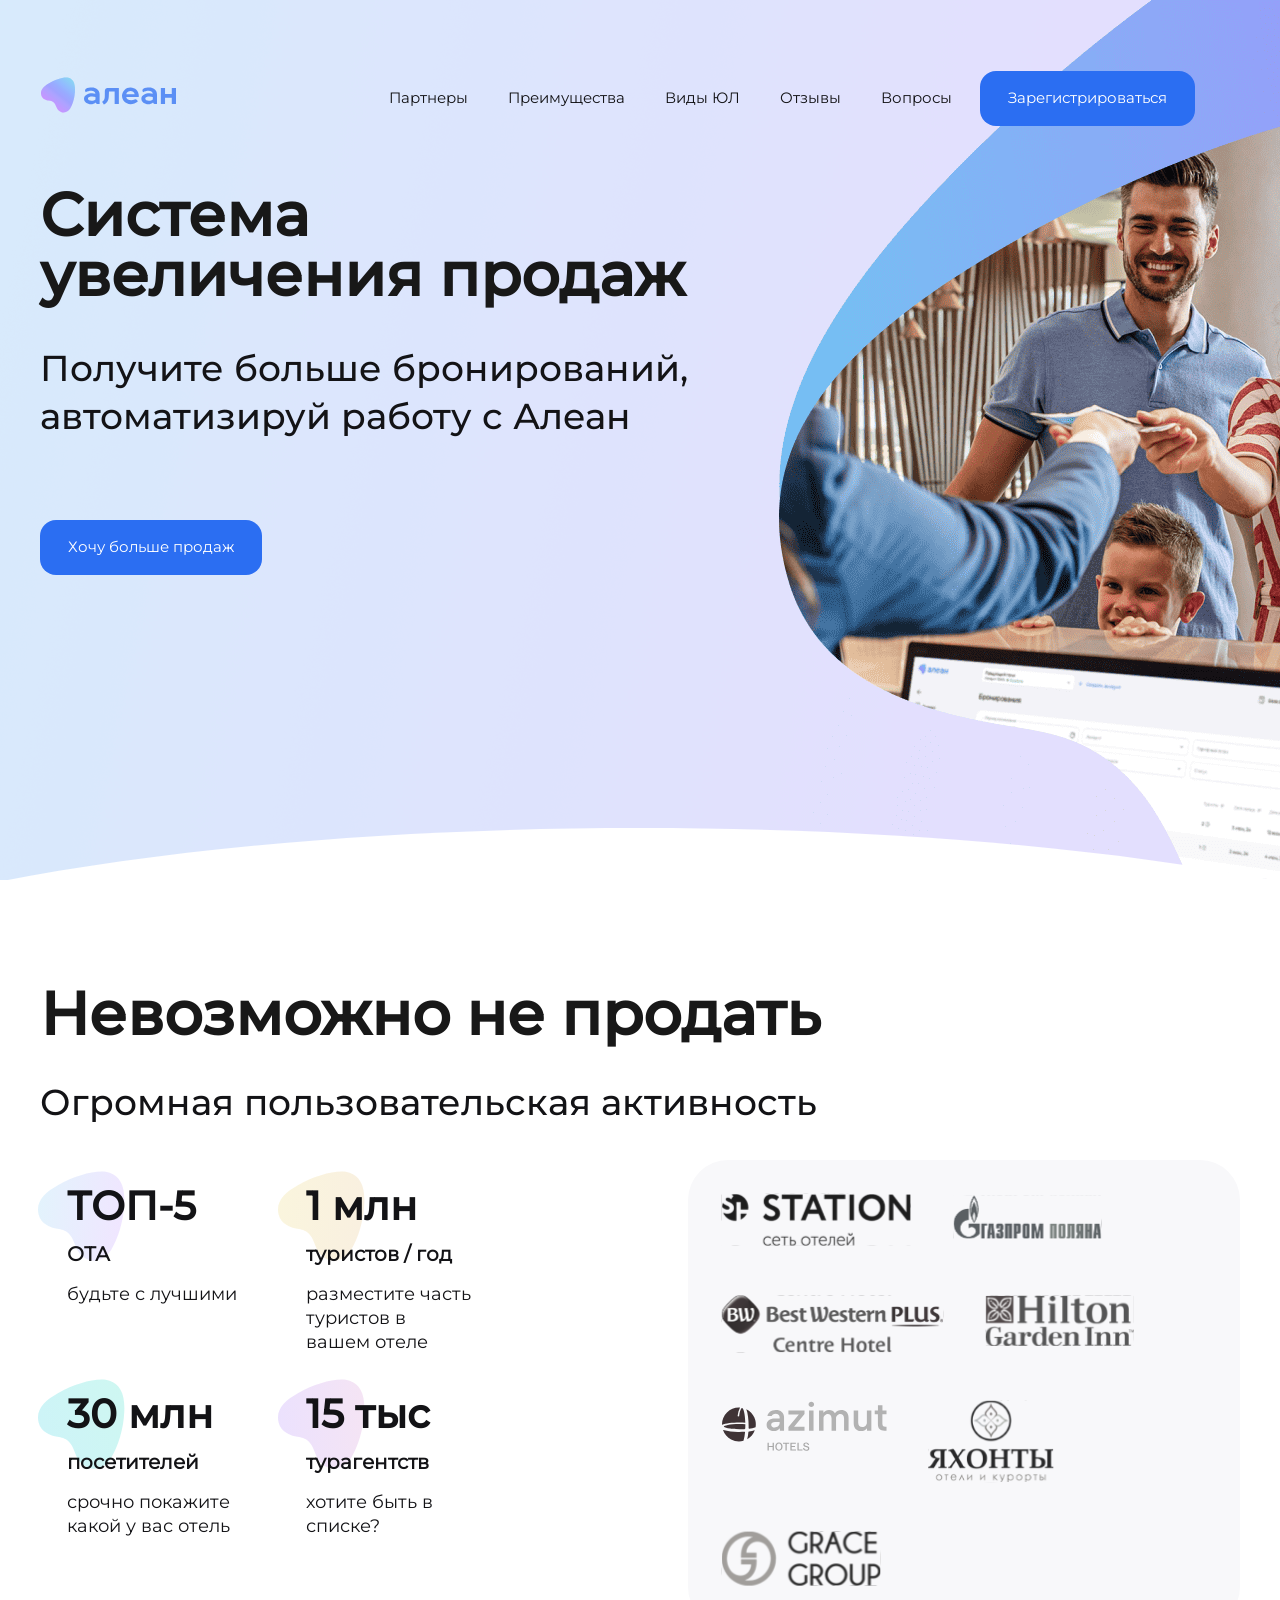
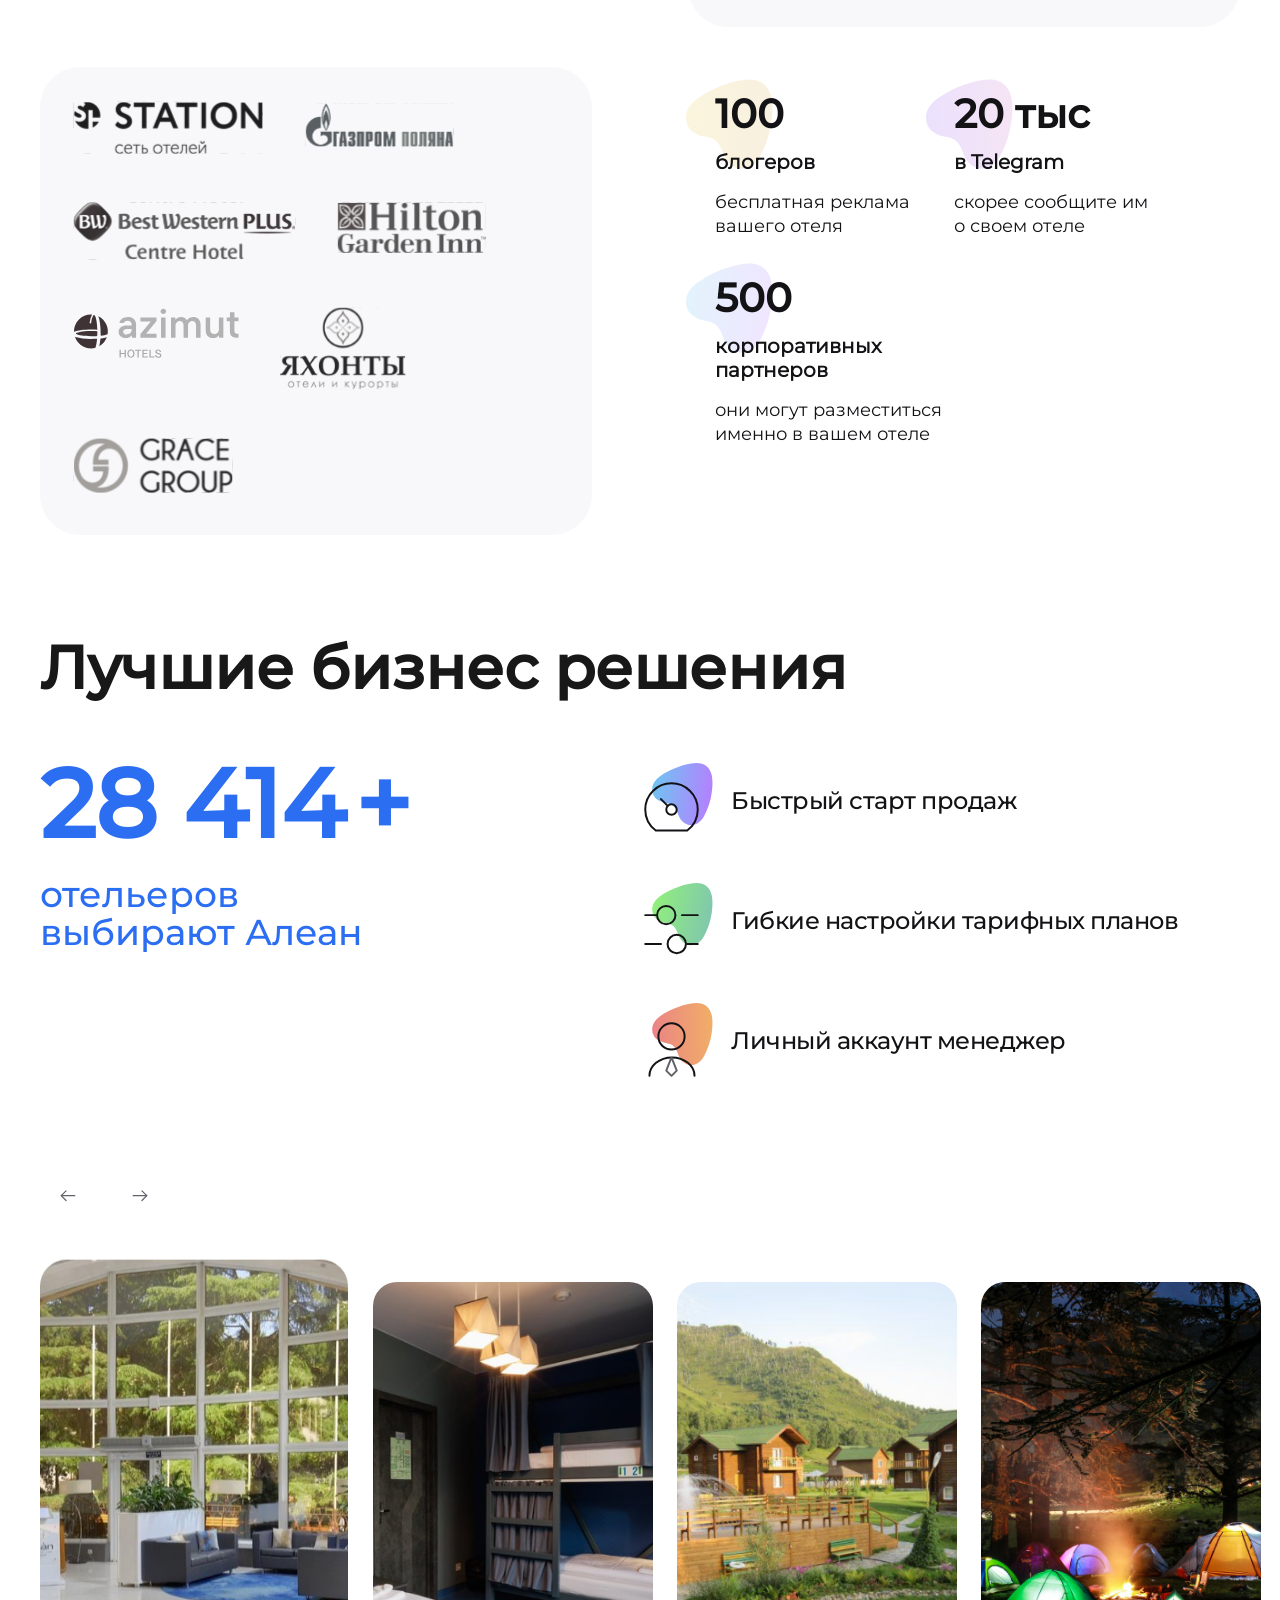
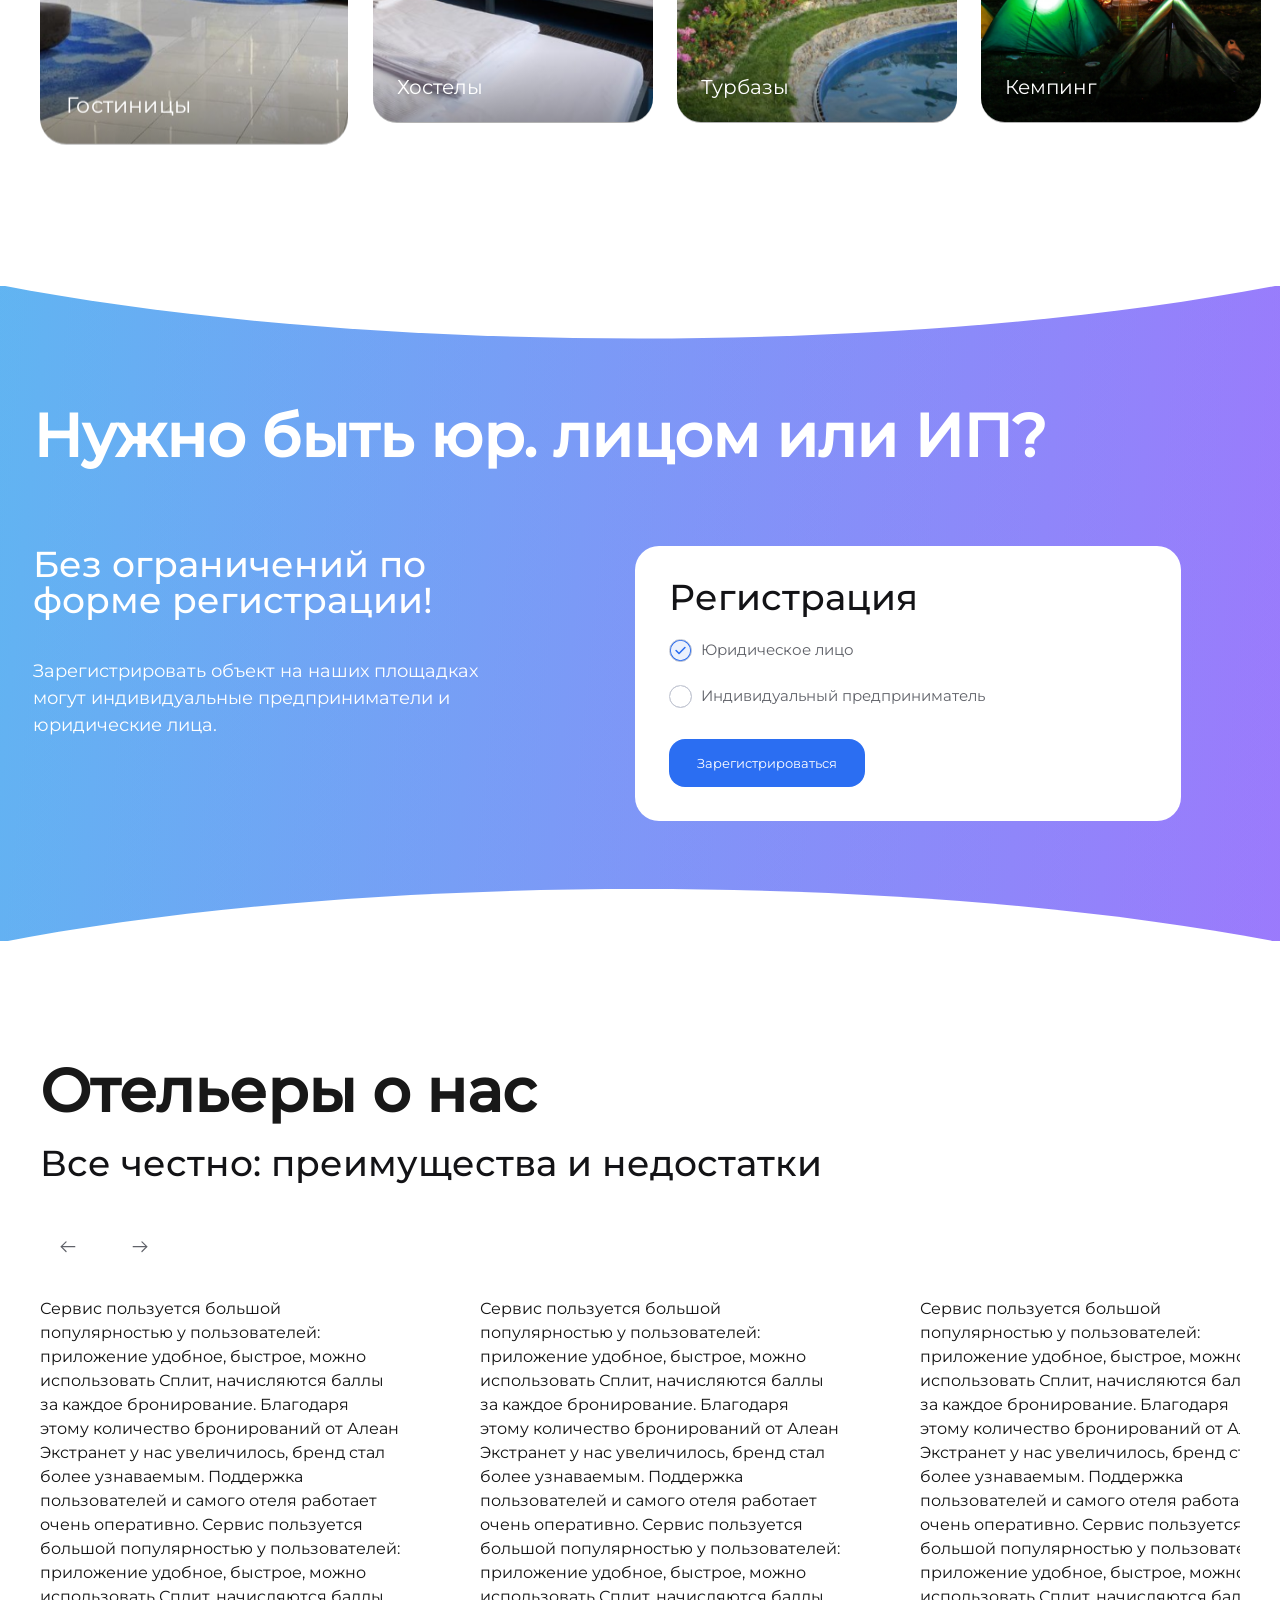
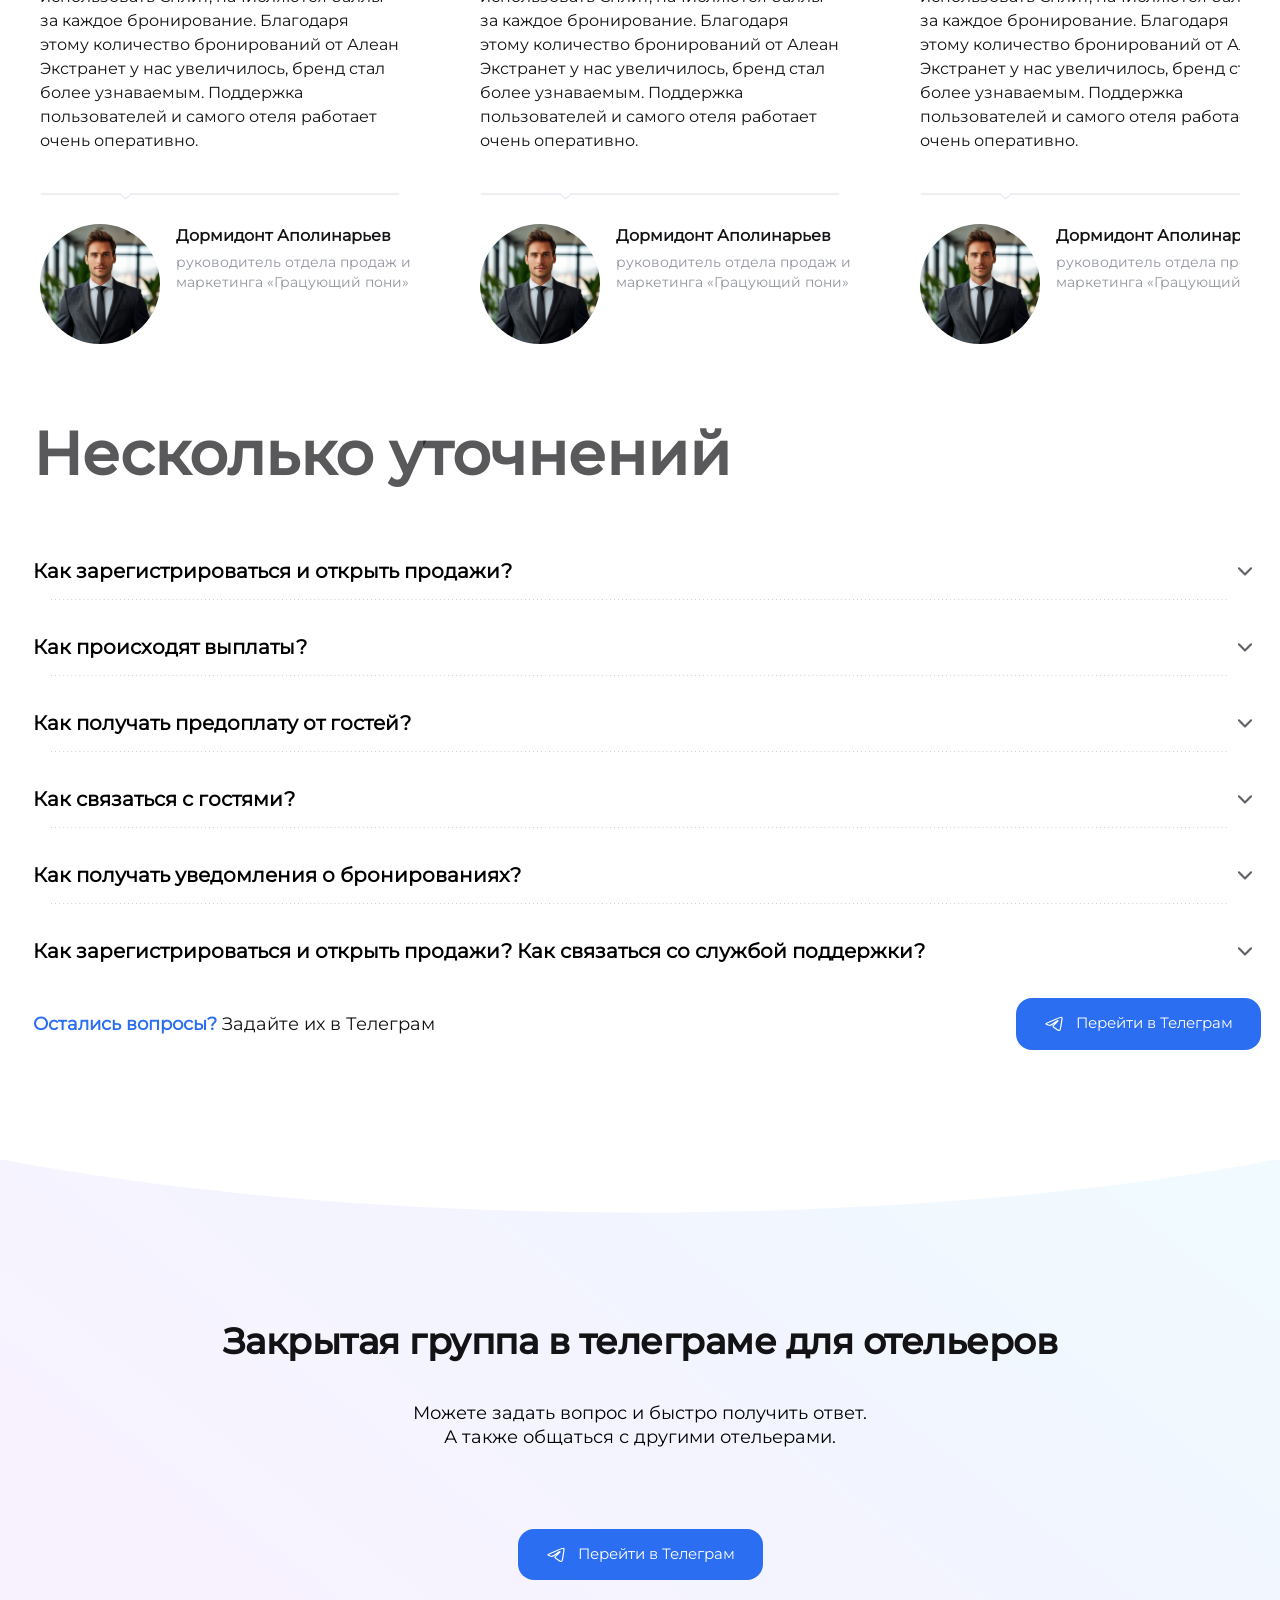
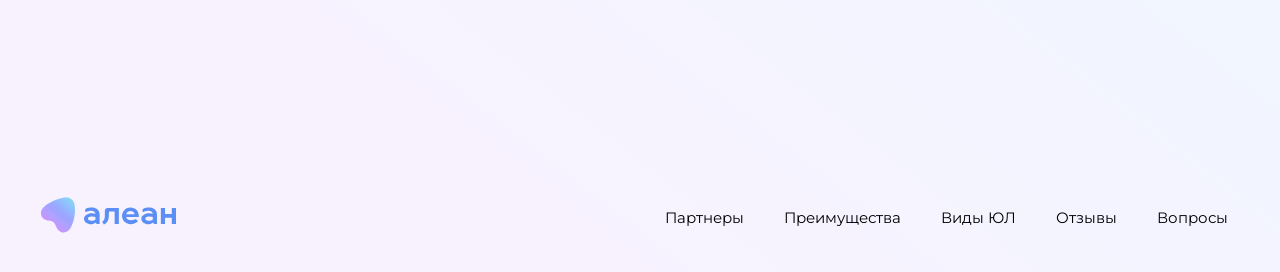
==== index.html @ 90b00498 "add aria atribute from slider" ====
<!DOCTYPE html>
<html lang="ru">
  <head>
    <meta charset="UTF-8" >
    <meta name="viewport" content="width=device-width, initial-scale=1.0" >
    <title>
      Экстранет Алеан - Продать номер стало еще проще. В ТОПе OTA продаж
    </title>
    <meta
      name="description"
      content="Добавьте свой отель на Alean и привлеките больше туристов! Вы будете на сайте, в сети турагентств и корпоративных гостей."
    >
    <base href="/" >
    <link
      rel="preload"
      as="image"
      href="./assets/images/backgrounds/bg-360.webp"
      media="(max-width: 359px)"
    >
    <link
      rel="preload"
      as="image"
      href="./assets/images/backgrounds/bg-900.webp"
      media="(min-width: 360px) and (max-width: 899px)"
    >
    <link
      rel="preload"
      as="image"
      href="./assets/images/backgrounds/bg.webp"
      media="(min-width: 900px)"
    >

    <link rel="preload" as="style" href="./assets/css/style.css" >
    <link rel="modulepreload" as="script" href="./assets/js/slider.js" >
    <link rel="modulepreload" as="script" href="./assets/js/scroll.js" >

    <link rel="canonical" href="/" >
    <link rel="publisher" href="https://extranet.alean.ru" >
    <meta name="author" content="ООО Алеан" >
    <meta name="copyright" content="ООО Алеан" >
    <meta name="robots" content="index follow" >
    <meta name="yandex" content="noyaca noarchive all" >
    <meta
      property="og:title"
      content="Продать номер стало еще проще. В ТОПе OTA продаж "
    >
    <meta
      property="og:description"
      content="Добавьте свой отель на Alean и привлеките больше туристов!"
    >
    <meta property="og:url" content="https://extranet.alean.ru" >
    <meta property="og:type" content="website" >
    <meta property="og:site_name" content="Эстранет Алеан" >
    <meta property="og:image" content="./assets/images/banner__promo.png" >
    <meta property="og:image:width" content="1200" >
    <meta property="og:image:height" content="630" >
    <meta
      property="og:image:alt"
      content="Добавьте свой отель на Alean и привлеките больше туристов!"
    >
    <!-- URL_изображения_1200x630 -->
    <meta property="og:image" content="./assets/images/banner__promo.png" >
    <meta property="og:image:width" content="600" >
    <meta property="og:image:height" content="315" >
    <meta
      property="og:image:alt"
      content="Добавьте свой отель на Alean и привлеките больше туристов!"
    >
    <!-- URL_изображения_600x315 -->
    <meta property="og:image" content="./assets/images/banner__promo.png" >
    <meta property="og:image:width" content="1200" >
    <meta property="og:image:height" content="1200" >
    <meta
      property="og:image:alt"
      content="Добавьте свой отель на Alean и привлеките больше туристов!"
    >
    <!-- URL_изображения_1200x1200 -->
    <meta property="og:image" content="./assets/images/banner__promo.png" >
    <meta property="og:image:width" content="900" >
    <meta property="og:image:height" content="600" >
    <meta
      property="og:image:alt"
      content="Добавьте свой отель на Alean и привлеките больше туристов!"
    >
    <!-- URL_изображения_900x600 -->
    <meta property="og:image" content="./assets/images/banner__promo.png" >
    <meta property="og:image:width" content="1200" >
    <meta property="og:image:height" content="900" >
    <meta
      property="og:image:alt"
      content="Добавьте свой отель на Alean и привлеките больше туристов!"
    >
    <!-- URL_изображения_1200x900 -->
    <meta property="og:locale" content="ru_RU" >
    <!--  -->
    <link
      rel="shortcut icon"
      href="./assets/images/favicon/favicon.ico"
      type="image/x-icon"
    >
    <link
      rel="apple-touch-icon"
      sizes="57x57"
      href="./assets/images/favicon/apple-touch-icon-57x57.png"
    >
    <link
      rel="apple-touch-icon"
      sizes="72x72"
      href="./assets/images/favicon/apple-touch-icon-72x72.png"
    >
    <link
      rel="apple-touch-icon"
      sizes="76x76"
      href="./assets/images/favicon/apple-touch-icon-76x76.png"
    >
    <link
      rel="apple-touch-icon"
      sizes="114x114"
      href="./assets/images/favicon/apple-touch-icon-114x114.png"
    >
    <link
      rel="apple-touch-icon"
      sizes="120x120"
      href="./assets/images/favicon/apple-touch-icon-120x120.png"
    >
    <link
      rel="apple-touch-icon"
      sizes="144x144"
      href="./assets/images/favicon/apple-touch-icon-144x144.png"
    >
    <link
      rel="apple-touch-icon"
      sizes="152x152"
      href="./assets/images/favicon/apple-touch-icon-152x152.png"
    >
    <link
      rel="apple-touch-icon"
      sizes="180x180"
      href="./assets/images/favicon/apple-touch-icon-180x180.png"
    >
    <link
      rel="mask-icon"
      href="./assets/images/favicon/safari-pinned-tab.svg"
      color="#769edb"
    >
    <link
      rel="icon"
      type="image/png"
      sizes="16x16"
      href="./assets/images/favicon/favicon-16x16.png"
    >
    <link
      rel="icon"
      type="image/png"
      sizes="32x32"
      href="./assets/images/favicon/favicon-32x32.png"
    >
    <link
      rel="icon"
      type="image/png"
      sizes="96x96"
      href="./assets/images/favicon/favicon-96x96.png"
    >
    <link
      rel="icon"
      type="image/png"
      sizes="192x192"
      href="./assets/images/favicon/android-icon-192x192.png"
    >
    <meta name="msapplication-TileColor" content="#ffffff" >
    <meta
      name="msapplication-TileImage"
      content="./assets/images/favicon/mstile-144x144.png"
    >
    <meta name="theme-color" content="#ffffff" >
    <link rel="stylesheet" href="./assets/css/style.css" >
    <link rel="stylesheet" href="./assets/css/animate.css" >
    <script src="./assets/js/animated.js"></script>
  </head>

  <body>
    <header class="header" id="header">
      <!-- noindex -->
      <a
        href="https://www.alean.ru/"
        class="header__logo logo"
        itemscope
        itemtype="http://schema.org/ImageObject"
        rel="nofollow noopener noreferrer"
        target="_blank"
      >
        <img
          decoding="async"
          loading="lazy"
          src="./assets/images/logos/alean.svg"
          class="logo__image"
          alt="Национальный туроператор Алеан"
          itemprop="contentUrl"
        >
        <meta
          content="Логотип национального туроператора Алеан"
          itemprop="name"
        >
        <meta
          content="Экстранет Алеан - Продать номер стало еще проще. В ТОПе OTA продаж"
          itemprop="description"
        >
      </a>
      <!-- /noindex -->
      <div class="header__menu menu">
        <div class="menu__icon">
          <span class="menu__icon--line"></span>
          <span class="menu__icon--line"></span>
          <span class="menu__icon--line"></span>
        </div>
        <nav class="menu__body">
          <ul
            class="menu__list"
            itemscope
            itemtype="http://www.schema.org/SiteNavigationElement"
          >
            <li class="menu__item" itemprop="name">
              <a href="#partners" class="menu__link" itemprop="url">Партнеры</a>
            </li>
            <li class="menu__item" itemprop="name">
              <a href="#advantages" class="menu__link" itemprop="url"
                >Преимущества</a
              >
            </li>
            <li class="menu__item" itemprop="name">
              <a href="#types-legal-entities" class="menu__link" itemprop="url"
                >Виды ЮЛ</a
              >
            </li>
            <li class="menu__item" itemprop="name">
              <a href="#reviews" class="menu__link" itemprop="url">Отзывы</a>
            </li>
            <li class="menu__item" itemprop="name">
              <a href="#questions" class="menu__link" itemprop="url">Вопросы</a>
            </li>
          </ul>
        </nav>
      </div>
      <!-- noindex -->
      <a
        href="https://t.me/aleanhotels"
        class="header__button button button--primary"
        rel="nofollow noopener noreferrer"
        target="_blank"
      >
        <span class="button__text"> Зарегистрироваться </span>
      </a>
      <!-- /noindex -->
    </header>
    <main>
      <div class="promo" itemscope itemtype="http://schema.org/WPHeader">
        <div class="promo__wrapper">
          <div class="promo__text">
            <h1 class="h1 promo__title fadeInUp animated" itemprop="name">
              Система<br >увеличения продаж
            </h1>
            <p
              class="h2 promo__description fadeInUp animated"
              itemprop="description"
            >
              Получите больше бронирований, автоматизируй работу с Алеан
            </p>
            <a
              href="https://t.me/aleanhotels"
              class="promo__button button button--primary slideInUp animated"
              target="_blank"
              rel="nofollow noopener noreferrer"
            >
              <span class="button__text"> Хочу больше продаж </span>
            </a>
          </div>
        </div>
        <span class="mask--ellipse-bottom"></span>
      </div>
      <section id="partners" class="partners">
        <h2 class="h1 partners__heading">Невозможно не продать</h2>
        <p class="h2 partners__subtitle">
          Огромная пользовательская активность
        </p>
        <div class="partners__benefits benefits">
          <div class="benefits__item">
            <b class="h3 benefits__title">ТОП-5</b>
            <span class="benefits__subtitle">ОТА</span>
            <div class="benefits__description">будьте с лучшими</div>
            <img
              decoding="async"
              loading="lazy"
              src="./assets/images/icons/alean-gray.svg"
              alt="Иконка Alean (серый)"
              class="benefits__icon animated slideFade"
              data-animated-delay="0.1"
            >
          </div>
          <div class="benefits__item">
            <b class="h3 benefits__title">1 млн</b>
            <span class="benefits__subtitle">туристов / год</span>
            <div class="benefits__description">
              разместите часть <br class="transfer" >туристов в вашем отеле
            </div>
            <img
              decoding="async"
              loading="lazy"
              src="./assets/images/icons/alean-orange.svg"
              alt="Иконка Alean (оранжевый)"
              class="benefits__icon animated slideFade"
              data-animated-delay="3"
            >
          </div>
          <div class="benefits__item">
            <b class="h3 benefits__title">30 млн</b>
            <span class="benefits__subtitle">посетителей</span>
            <div class="benefits__description">
              срочно покажите какой у вас отель
            </div>
            <img
              decoding="async"
              loading="lazy"
              src="./assets/images/icons/alean-blue.svg"
              alt="Иконка Alean (синий)"
              class="benefits__icon animated slideFade"
              data-animated-delay="5"
            >
          </div>
          <div class="benefits__item">
            <b class="h3 benefits__title">15 тыс</b>
            <span class="benefits__subtitle">турагентств</span>
            <div class="benefits__description">хотите быть в списке?</div>
            <img
              decoding="async"
              loading="lazy"
              src="./assets/images/icons/alean-pink.svg"
              alt="Иконка Alean (розовый)"
              class="benefits__icon animated slideFade"
              data-animated-delay="5"
            >
          </div>
        </div>
        <div class="partners__members members">
          <div class="members__item">
            <img
              decoding="async"
              loading="lazy"
              src="./assets/images/logos/station.svg"
              alt="Логотип Station"
              class="members__logo"
            >
          </div>
          <div class="members__item">
            <img
              decoding="async"
              loading="lazy"
              src="./assets/images/logos/gazprom-polyana.svg"
              alt="Логотип Gazprom Polyana"
              class="members__logo"
            >
          </div>
          <div class="members__item">
            <img
              decoding="async"
              loading="lazy"
              src="./assets/images/logos/best-western-plus.svg"
              alt="Логотип Best Western Plus"
              class="members__logo"
            >
          </div>
          <div class="members__item">
            <img
              decoding="async"
              loading="lazy"
              src="./assets/images/logos/hilton.svg"
              alt="Логотип Hilton"
              class="members__logo"
            >
          </div>
          <div class="members__item">
            <img
              decoding="async"
              loading="lazy"
              src="./assets/images/logos/azimut.svg"
              alt="Логотип Azimut"
              class="members__logo"
            >
          </div>
          <div class="members__item">
            <img
              decoding="async"
              loading="lazy"
              src="./assets/images/logos/yahonty.svg"
              alt="Логотип Yahonty"
              class="members__logo"
            >
          </div>
          <div class="members__item">
            <img
              decoding="async"
              loading="lazy"
              src="./assets/images/logos/grace-group.svg"
              alt="Логотип Grace Group"
              class="members__logo"
            >
          </div>
        </div>
        <div class="partners__members members">
          <div class="members__item">
            <img
              decoding="async"
              loading="lazy"
              src="./assets/images/logos/station.svg"
              alt="Логотип Station"
              class="members__logo"
            >
          </div>
          <div class="members__item">
            <img
              decoding="async"
              loading="lazy"
              src="./assets/images/logos/gazprom-polyana.svg"
              alt="Логотип Gazprom Polyana"
              class="members__logo"
            >
          </div>
          <div class="members__item">
            <img
              decoding="async"
              loading="lazy"
              src="./assets/images/logos/best-western-plus.svg"
              alt="Логотип Best Western Plus"
              class="members__logo"
            >
          </div>
          <div class="members__item">
            <img
              decoding="async"
              loading="lazy"
              src="./assets/images/logos/hilton.svg"
              alt="Логотип Hilton"
              class="members__logo"
            >
          </div>
          <div class="members__item">
            <img
              decoding="async"
              loading="lazy"
              src="./assets/images/logos/azimut.svg"
              alt="Логотип Azimut"
              class="members__logo"
            >
          </div>
          <div class="members__item">
            <img
              decoding="async"
              loading="lazy"
              src="./assets/images/logos/yahonty.svg"
              alt="Логотип Yahonty"
              class="members__logo"
            >
          </div>
          <div class="members__item">
            <img
              decoding="async"
              loading="lazy"
              src="./assets/images/logos/grace-group.svg"
              alt="Логотип Grace Group"
              class="members__logo"
            >
          </div>
        </div>
        <div class="partners__benefits benefits">
          <div class="benefits__item">
            <b class="h3 benefits__title">100</b>
            <span class="benefits__subtitle">блогеров</span>
            <div class="benefits__description">
              бесплатная реклама вашего отеля
            </div>
            <img
              decoding="async"
              loading="lazy"
              src="./assets/images/icons/alean-orange.svg"
              alt="Иконка Alean (оранжевый)"
              class="benefits__icon animated slideFade"
            >
          </div>
          <div class="benefits__item">
            <b class="h3 benefits__title">20 тыс</b>
            <span class="benefits__subtitle">в Telegram</span>
            <div class="benefits__description">
              скорее сообщите им о своем отеле
            </div>
            <img
              decoding="async"
              loading="lazy"
              src="./assets/images/icons/alean-pink.svg"
              alt="Иконка Alean (розовый)"
              class="benefits__icon animated slideFade"
            >
          </div>
          <div class="benefits__item benefits__item--wide">
            <b class="h3 benefits__title">500</b>
            <span class="benefits__subtitle">корпоративных партнеров</span>
            <div class="benefits__description">
              они могут разместиться именно в вашем отеле
            </div>
            <img
              decoding="async"
              loading="lazy"
              src="./assets/images/icons/alean-gray.svg"
              alt="Иконка Alean (серый)"
              class="benefits__icon animated slideFade"
            >
          </div>
        </div>
      </section>
      <section id="advantages" class="advantages">
        <div class="advantages__wrapper">
          <h2 class="h1 advantages__title">Лучшие бизнес решения</h2>
          <div class="advantages__count-members count-members">
            <div class="count-members__wrapper">
              <b class="count-members__counter" id="counter">0</b>
              <b
                class="count-members__plus animated rotateInDownLeft"
                data-animated-delay="1.9s"
              >
                +
              </b>
            </div>
            <span class="h2 count-members__text">
              отельеров<br >выбирают Алеан
            </span>
          </div>
          <div class="advantages__list">
            <div class="advantages__item">
              <div class="advantages__image">
                <img
                  decoding="async"
                  loading="lazy"
                  src="./assets/images/icons/alean-violet.svg"
                  alt="Быстрый старт продаж"
                  class="advantages__background animated slideFade"
                >
                <img
                  decoding="async"
                  loading="lazy"
                  src="./assets/images/icons/speed.svg"
                  alt="Быстрый старт продаж"
                  class="advantages__icon animated fadeIn"
                >
              </div>
              <div class="h4 advantages__text">Быстрый старт продаж</div>
            </div>
            <div class="advantages__item">
              <div class="advantages__image">
                <img
                  decoding="async"
                  loading="lazy"
                  src="./assets/images/icons/options.svg"
                  alt="Быстрый старт продаж"
                  class="advantages__icon"
                >
                <img
                  decoding="async"
                  loading="lazy"
                  src="./assets/images/icons/alean-green.svg"
                  alt="Быстрый старт продаж"
                  class="advantages__background animated slideFade"
                >
              </div>
              <div class="h4 advantages__text">
                Гибкие настройки тарифных планов
              </div>
            </div>
            <div class="advantages__item">
              <div class="advantages__image">
                <img
                  decoding="async"
                  loading="lazy"
                  src="./assets/images/icons/manager.svg"
                  alt="Быстрый старт продаж"
                  class="advantages__icon"
                >
                <img
                  decoding="async"
                  loading="lazy"
                  src="./assets/images/icons/alean-pink-peach.svg"
                  alt="Быстрый старт продаж"
                  class="advantages__background animated slideFade"
                >
              </div>
              <div class="h4 advantages__text">Личный аккаунт менеджер</div>
            </div>
          </div>
        </div>
        <div
          class="container"
          itemscope
          itemtype="http://schema.org/ImageGallery"
        >
          <div
            class="slider slider--placement-options"
            data-slider="slider"
            data-loop="true"
            data-scale="true"
            data-autoplay="false"
          >
            <div class="slider__navigation">
              <button
                class="button button--slider slider__button-prev"
                aria-label="Предыдущий слайд"
              >
                <img
                  decoding="async"
                  loading="lazy"
                  src="./assets/images/icons/arrow-left.svg"
                  alt=""
                  class="button__icon"
                >
              </button>
              <button
                class="button button--slider slider__button-next"
                aria-label="Следующий слайд"
              >
                <img
                  decoding="async"
                  loading="lazy"
                  src="./assets/images/icons/arrow-right.svg"
                  alt=""
                  class="button__icon"
                >
              </button>
            </div>
            <div class="slider__wrapper">
              <div class="slider__items">
                <div
                  class="slider__item"
                  itemprop="image"
                  itemscope
                  itemtype="http://schema.org/ImageObject"
                >
                  <div class="slider__image">
                    <img
                      decoding="async"
                      src="./assets/images/hotels.png"
                      alt="Гостиницы"
                      class="slider__image-link"
                      itemprop="contentUrl"
                    >
                  </div>
                  <div
                    class="slider__text placement-options__slider-text"
                    itemprop="caption"
                  >
                    Гостиницы
                  </div>
                </div>
                <div
                  class="slider__item"
                  itemprop="image"
                  itemscope
                  itemtype="http://schema.org/ImageObject"
                >
                  <div class="slider__image">
                    <img
                      decoding="async"
                      src="./assets/images/hostels.png"
                      alt="Хостелы"
                      class="slider__image-link"
                      itemprop="contentUrl"
                    >
                  </div>
                  <div
                    class="slider__text placement-options__slider-text"
                    itemprop="caption"
                  >
                    Хостелы
                  </div>
                </div>
                <div
                  class="slider__item"
                  itemprop="image"
                  itemscope
                  itemtype="http://schema.org/ImageObject"
                >
                  <div class="slider__image">
                    <img
                      decoding="async"
                      src="./assets/images/camp-sites.png"
                      alt="Турбазы"
                      class="slider__image-link"
                      itemprop="contentUrl"
                    >
                  </div>
                  <div
                    class="slider__text placement-options__slider-text"
                    itemprop="caption"
                  >
                    Турбазы
                  </div>
                </div>
                <div
                  class="slider__item"
                  itemprop="image"
                  itemscope
                  itemtype="http://schema.org/ImageObject"
                >
                  <div class="slider__image">
                    <img
                      decoding="async"
                      src="./assets/images/camping.png"
                      alt="Кемпинги"
                      class="slider__image-link"
                      itemprop="contentUrl"
                    >
                  </div>
                  <div
                    class="slider__text placement-options__slider-text"
                    itemprop="caption"
                  >
                    Кемпинг
                  </div>
                </div>
                <div
                  class="slider__item"
                  itemprop="image"
                  itemscope
                  itemtype="http://schema.org/ImageObject"
                >
                  <div class="slider__image">
                    <img
                      decoding="async"
                      src="./assets/images/sanatorium.png"
                      alt="Санатории"
                      class="slider__image-link"
                      itemprop="contentUrl"
                    >
                  </div>
                  <div
                    class="slider__text placement-options__slider-text"
                    itemprop="caption"
                  >
                    Санаторий
                  </div>
                </div>
                <div
                  class="slider__item"
                  itemprop="image"
                  itemscope
                  itemtype="http://schema.org/ImageObject"
                >
                  <div class="slider__image">
                    <img
                      decoding="async"
                      src="./assets/images/guest-houses.png"
                      alt="Гостевые дома"
                      class="slider__image-link"
                      itemprop="contentUrl"
                    >
                  </div>
                  <div
                    class="slider__text placement-options__slider-text"
                    itemprop="caption"
                  >
                    Гостевые дома
                  </div>
                </div>
                <div
                  class="slider__item"
                  itemprop="image"
                  itemscope
                  itemtype="http://schema.org/ImageObject"
                >
                  <div class="slider__image">
                    <img
                      decoding="async"
                      src="./assets/images/cottages.png"
                      alt="Коттеджи"
                      class="slider__image-link"
                      itemprop="contentUrl"
                    >
                  </div>
                  <div
                    class="slider__text placement-options__slider-text"
                    itemprop="caption"
                  >
                    Коттеджи
                  </div>
                </div>
              </div>
            </div>
          </div>
        </div>
      </section>
      <section class="types-legal-entities" id="types-legal-entities">
        <span class="mask--ellipse-top"></span>
        <div class="types-legal-entities__wrapper">
          <h2 class="h1 types-legal-entities__title">
            Нужно быть юр. лицом или ИП?
          </h2>
          <aside class="types-legal-entities__promo">
            <p class="h2 types-legal-entities__subtitle">
              Без ограничений по форме регистрации!
            </p>
            <p class="types-legal-entities__description">
              Зарегистрировать объект на наших площадках могут индивидуальные
              предприниматели и юридические лица.
            </p>
          </aside>
          <aside
            class="types-legal-entities__choice-tariff choice-tariff"
            data-radio-group="tariff"
          >
            <h4 class="h2 choice-tariff__title">Регистрация</h4>
            <form class="choice-tariff__form">
              <div class="radio">
                <label class="radio__label">
                  <input
                    checked
                    type="radio"
                    name="options"
                    class="radio__input"
                    data-radio-option
                    value="utm_campaign=%D0%BE%D0%B1%D1%89%D0%B8%D0%B9+%D1%82%D1%80%D0%B0%D1%84%D0%B8%D0%BA+%D1%8E%D1%80.+%D0%BB%D0%B8%D1%86%D0%BE&utm_content=%D1%8E%D1%80.+%D0%BB%D0%B8%D1%86%D0%BE"
                  >
                  <span class="radio__text">Юридическое лицо</span>
                </label>
              </div>
              <div class="radio">
                <label class="radio__label">
                  <input
                    type="radio"
                    name="options"
                    class="radio__input"
                    data-radio-option
                    value="utm_campaign=%D0%BE%D0%B1%D1%89%D0%B8%D0%B9+%D1%82%D1%80%D0%B0%D1%84%D0%B8%D0%BA+%D0%B8%D0%BF&utm_content=%D0%B8%D0%BF"
                  >
                  <span class="radio__text"
                    >Индивидуальный предприниматель</span
                  >
                </label>
              </div>
            </form>
            <button
              type="button"
              class="choice-tariff__button button button--primary pulse"
              data-submit-button
            >
              <span class="button__text">Зарегистрироваться</span>
            </button>
          </aside>
        </div>
        <span class="mask--ellipse-bottom"></span>
      </section>
      <section id="reviews" class="reviews">
        <h2 class="h1 reviews__title">Отельеры о нас</h2>
        <p class="h2 reviews__subtitle">
          Все честно: преимущества и недостатки
        </p>
        <div class="container">
          <div
            class="slider slider--reviews"
            data-slider="slider"
            data-loop="true"
          >
            <div class="slider__navigation">
              <button
                class="button button--slider slider__button-prev"
                aria-label="Предыдущий слайд"
              >
                <img
                  decoding="async"
                  loading="lazy"
                  src="./assets/images/icons/arrow-left.svg"
                  alt=""
                  class="button__icon"
                >
              </button>
              <button
                class="button button--slider slider__button-next"
                aria-label="Следующий слайд"
              >
                <img
                  decoding="async"
                  loading="lazy"
                  src="./assets/images/icons/arrow-right.svg"
                  alt=""
                  class="button__icon"
                >
              </button>
            </div>
            <div
              class="slider__wrapper"
              itemscope
              itemtype="http://schema.org/UserComments"
            >
              <div class="slider__items">
                <div class="slider__item">
                  <div class="reviews__content">
                    <p class="reviews__text" itemprop="commentText">
                      Сервис пользуется большой популярностью у пользователей:
                      приложение удобное, быстрое, можно использовать Сплит,
                      начисляются баллы за каждое бронирование. Благодаря этому
                      количество бронирований от Алеан Экстранет у нас
                      увеличилось, бренд стал более узнаваемым. Поддержка
                      пользователей и самого отеля работает очень оперативно.
                      Сервис пользуется большой популярностью у пользователей:
                      приложение удобное, быстрое, можно использовать Сплит,
                      начисляются баллы за каждое бронирование. Благодаря этому
                      количество бронирований от Алеан Экстранет у нас
                      увеличилось, бренд стал более узнаваемым. Поддержка
                      пользователей и самого отеля работает очень оперативно.
                    </p>
                    <meta content="01-12-2024" itemprop="commentTime" >
                    <span class="mask--divider"></span>
                    <div class="reviews__author">
                      <img
                        decoding="async"
                        loading="lazy"
                        src="./assets/images/author-image2.jpeg"
                        alt=""
                        class="reviews__author-image"
                      >
                      <div
                        class="reviews__author-text"
                        itemprop="creator"
                        itemscope=""
                        itemtype="http://schema.org/Person"
                      >
                        <b class="reviews__author-name" itemprop="name">
                          Дормидонт Аполинарьев
                        </b>
                        <span class="reviews__author-description">
                          руководитель отдела продаж и маркетинга «Грацующий
                          пони»
                        </span>
                      </div>
                    </div>
                  </div>
                </div>
                <div class="slider__item">
                  <div class="reviews__content">
                    <p class="reviews__text" itemprop="commentText">
                      Сервис пользуется большой популярностью у пользователей:
                      приложение удобное, быстрое, можно использовать Сплит,
                      начисляются баллы за каждое бронирование. Благодаря этому
                      количество бронирований от Алеан Экстранет у нас
                      увеличилось, бренд стал более узнаваемым. Поддержка
                      пользователей и самого отеля работает очень оперативно.
                      Сервис пользуется большой популярностью у пользователей:
                      приложение удобное, быстрое, можно использовать Сплит,
                      начисляются баллы за каждое бронирование. Благодаря этому
                      количество бронирований от Алеан Экстранет у нас
                      увеличилось, бренд стал более узнаваемым. Поддержка
                      пользователей и самого отеля работает очень оперативно.
                    </p>
                    <!-- <button id="openModal1" class="button button--reviews-video"> <img decoding="async" loading="lazy" src="./assets/images/icons/video-square.svg" alt="посмотреть видео-отзыв" class="button__icon"> <span class="button__text"> Видео-отзыв </span> </button> -->
                    <meta content="01-12-2024" itemprop="commentTime" >
                    <span class="mask--divider"></span>
                    <div class="reviews__author">
                      <img
                        decoding="async"
                        loading="lazy"
                        src="./assets/images/author-image2.jpeg"
                        alt=""
                        class="reviews__author-image"
                      >
                      <div
                        class="reviews__author-text"
                        itemprop="creator"
                        itemscope=""
                        itemtype="http://schema.org/Person"
                      >
                        <b class="reviews__author-name" itemprop="name">
                          Дормидонт Аполинарьев
                        </b>
                        <span class="reviews__author-description">
                          руководитель отдела продаж и маркетинга «Грацующий
                          пони»
                        </span>
                      </div>
                    </div>
                  </div>
                </div>
                <div class="slider__item">
                  <div class="reviews__content">
                    <p class="reviews__text" itemprop="commentText">
                      Сервис пользуется большой популярностью у пользователей:
                      приложение удобное, быстрое, можно использовать Сплит,
                      начисляются баллы за каждое бронирование. Благодаря этому
                      количество бронирований от Алеан Экстранет у нас
                      увеличилось, бренд стал более узнаваемым. Поддержка
                      пользователей и самого отеля работает очень оперативно.
                      Сервис пользуется большой популярностью у пользователей:
                      приложение удобное, быстрое, можно использовать Сплит,
                      начисляются баллы за каждое бронирование. Благодаря этому
                      количество бронирований от Алеан Экстранет у нас
                      увеличилось, бренд стал более узнаваемым. Поддержка
                      пользователей и самого отеля работает очень оперативно.
                    </p>
                    <meta content="01-12-2024" itemprop="commentTime" >
                    <span class="mask--divider"></span>
                    <div class="reviews__author">
                      <img
                        decoding="async"
                        loading="lazy"
                        src="./assets/images/author-image2.jpeg"
                        alt=""
                        class="reviews__author-image"
                      >
                      <div
                        class="reviews__author-text"
                        itemprop="creator"
                        itemscope=""
                        itemtype="http://schema.org/Person"
                      >
                        <b class="reviews__author-name" itemprop="name">
                          Дормидонт Аполинарьев
                        </b>
                        <span class="reviews__author-description">
                          руководитель отдела продаж и маркетинга «Грацующий
                          пони»
                        </span>
                      </div>
                    </div>
                  </div>
                </div>
                <div class="slider__item">
                  <div class="reviews__content">
                    <p class="reviews__text" itemprop="commentText">
                      Сервис пользуется большой популярностью у пользователей:
                      приложение удобное, быстрое, можно использовать Сплит,
                      начисляются баллы за каждое бронирование. Благодаря этому
                      количество бронирований от Алеан Экстранет у нас
                      увеличилось, бренд стал более узнаваемым. Поддержка
                      пользователей и самого отеля работает очень оперативно.
                      Сервис пользуется большой популярностью у пользователей:
                      приложение удобное, быстрое, можно использовать Сплит,
                      начисляются баллы за каждое бронирование. Благодаря этому
                      количество бронирований от Алеан Экстранет у нас
                      увеличилось, бренд стал более узнаваемым. Поддержка
                      пользователей и самого отеля работает очень оперативно.
                    </p>
                    <meta content="01-12-2024" itemprop="commentTime" >
                    <span class="mask--divider"></span>
                    <div class="reviews__author">
                      <img
                        decoding="async"
                        loading="lazy"
                        src="./assets/images/author-image2.jpeg"
                        alt=""
                        class="reviews__author-image"
                      >
                      <div
                        class="reviews__author-text"
                        itemprop="creator"
                        itemscope=""
                        itemtype="http://schema.org/Person"
                      >
                        <b class="reviews__author-name" itemprop="name">
                          Дормидонт Аполинарьев
                        </b>
                        <span class="reviews__author-description">
                          руководитель отдела продаж и маркетинга «Грацующий
                          пони»
                        </span>
                      </div>
                    </div>
                  </div>
                </div>
                <div class="slider__item">
                  <div class="reviews__content">
                    <p class="reviews__text" itemprop="commentText">
                      Сервис пользуется большой популярностью у пользователей:
                      приложение удобное, быстрое, можно использовать Сплит,
                      начисляются баллы за каждое бронирование. Благодаря этому
                      количество бронирований от Алеан Экстранет у нас
                      увеличилось, бренд стал более узнаваемым. Поддержка
                      пользователей и самого отеля работает очень оперативно.
                      Сервис пользуется большой популярностью у пользователей:
                      приложение удобное, быстрое, можно использовать Сплит,
                      начисляются баллы за каждое бронирование. Благодаря этому
                      количество бронирований от Алеан Экстранет у нас
                      увеличилось, бренд стал более узнаваемым. Поддержка
                      пользователей и самого отеля работает очень оперативно.
                    </p>
                    <meta content="01-12-2024" itemprop="commentTime" >
                    <span class="mask--divider"></span>
                    <div class="reviews__author">
                      <img
                        decoding="async"
                        loading="lazy"
                        src="./assets/images/author-image2.jpeg"
                        alt=""
                        class="reviews__author-image"
                      >
                      <div
                        class="reviews__author-text"
                        itemprop="creator"
                        itemscope=""
                        itemtype="http://schema.org/Person"
                      >
                        <b class="reviews__author-name" itemprop="name">
                          Дормидонт Аполинарьев
                        </b>
                        <span class="reviews__author-description">
                          руководитель отдела продаж и маркетинга «Грацующий
                          пони»
                        </span>
                      </div>
                    </div>
                  </div>
                </div>
                <div class="slider__item">
                  <div class="reviews__content">
                    <p class="reviews__text" itemprop="commentText">
                      Сервис пользуется большой популярностью у пользователей:
                      приложение удобное, быстрое, можно использовать Сплит,
                      начисляются баллы за каждое бронирование. Благодаря этому
                      количество бронирований от Алеан Экстранет у нас
                      увеличилось, бренд стал более узнаваемым. Поддержка
                      пользователей и самого отеля работает очень оперативно.
                      Сервис пользуется большой популярностью у пользователей:
                      приложение удобное, быстрое, можно использовать Сплит,
                      начисляются баллы за каждое бронирование. Благодаря этому
                      количество бронирований от Алеан Экстранет у нас
                      увеличилось, бренд стал более узнаваемым. Поддержка
                      пользователей и самого отеля работает очень оперативно.
                    </p>
                    <meta content="01-12-2024" itemprop="commentTime" >
                    <span class="mask--divider"></span>
                    <div class="reviews__author">
                      <img
                        decoding="async"
                        loading="lazy"
                        src="./assets/images/author-image2.jpeg"
                        alt=""
                        class="reviews__author-image"
                      >
                      <div
                        class="reviews__author-text"
                        itemprop="creator"
                        itemscope=""
                        itemtype="http://schema.org/Person"
                      >
                        <b class="reviews__author-name" itemprop="name">
                          Дормидонт Аполинарьев
                        </b>
                        <span class="reviews__author-description">
                          руководитель отдела продаж и маркетинга «Грацующий
                          пони»
                        </span>
                      </div>
                    </div>
                  </div>
                </div>
                <div class="slider__item">
                  <div class="reviews__content">
                    <p class="reviews__text" itemprop="commentText">
                      Сервис пользуется большой популярностью у пользователей:
                      приложение удобное, быстрое, можно использовать Сплит,
                      начисляются баллы за каждое бронирование. Благодаря этому
                      количество бронирований от Алеан Экстранет у нас
                      увеличилось, бренд стал более узнаваемым. Поддержка
                      пользователей и самого отеля работает очень оперативно.
                      Сервис пользуется большой популярностью у пользователей:
                      приложение удобное, быстрое, можно использовать Сплит,
                      начисляются баллы за каждое бронирование. Благодаря этому
                      количество бронирований от Алеан Экстранет у нас
                      увеличилось, бренд стал более узнаваемым. Поддержка
                      пользователей и самого отеля работает очень оперативно.
                    </p>
                    <meta content="01-12-2024" itemprop="commentTime" >
                    <span class="mask--divider"></span>
                    <div class="reviews__author">
                      <img
                        decoding="async"
                        loading="lazy"
                        src="./assets/images/author-image2.jpeg"
                        alt=""
                        class="reviews__author-image"
                      >
                      <div
                        class="reviews__author-text"
                        itemprop="creator"
                        itemscope=""
                        itemtype="http://schema.org/Person"
                      >
                        <b class="reviews__author-name" itemprop="name">
                          Дормидонт Аполинарьев
                        </b>
                        <span class="reviews__author-description">
                          руководитель отдела продаж и маркетинга «Грацующий
                          пони»
                        </span>
                      </div>
                    </div>
                  </div>
                </div>
              </div>
            </div>
          </div>
        </div>
        <!-- <div id="modal1" class="modal"> <div class="modal__wrapper"> <button class="modal__button-close"></button> <div class="modal__content"> <div class="video-player"> <video class="video-player__video" loop muted poster="./assets/video/poster.jpg"> <source class="video-player__source" src="./assets/video/video.mp4" type="video/mp4"> </video> </div> </div> </div> </div> -->
      </section>
      <section id="questions" class="questions">
        <h3 class="h1 questions__title">Несколько уточнений</h3>
        <div
          id="accordion"
          class="questions__accordion accordion"
          itemscope
          itemtype="https://schema.org/FAQPage"
        >
          <div
            class="accordion__item"
            itemprop="mainEntity"
            itemscope
            itemtype="https://schema.org/Question"
          >
            <div class="accordion__wrapper">
              <div class="accordion__header" itemprop="name">
                Как зарегистрироваться и открыть продажи?
              </div>
              <div
                class="accordion__body"
                itemscope
                itemprop="acceptedAnswer"
                itemtype="https://schema.org/Answer"
              >
                <div class="accordion__content" itemprop="text">
                  Lorem ipsum dolor sit amet consectetur, adipisicing elit.
                  Minima aliquid veritatis quod architecto doloribus fuga dolor
                  aperiam culpa, officiis blanditiis laborum consequuntur,
                  temporibus id sapiente? Aspernatur delectus praesentium
                  asperiores facilis.
                </div>
              </div>
            </div>
          </div>
          <hr class="accordion__divider" >
          <div
            class="accordion__item"
            itemprop="mainEntity"
            itemscope
            itemtype="https://schema.org/Question"
          >
            <div class="accordion__wrapper">
              <div class="accordion__header" itemprop="name">
                Как происходят выплаты?
              </div>
              <div
                class="accordion__body"
                itemscope
                itemprop="acceptedAnswer"
                itemtype="https://schema.org/Answer"
              >
                <div class="accordion__content" itemprop="text">
                  Lorem ipsum dolor sit amet consectetur, adipisicing elit.
                  Minima aliquid veritatis quod architecto doloribus fuga dolor
                  aperiam culpa, officiis blanditiis laborum consequuntur,
                  temporibus id sapiente? Aspernatur delectus praesentium
                  asperiores facilis.
                </div>
              </div>
            </div>
          </div>
          <hr class="accordion__divider" >
          <div
            class="accordion__item"
            itemprop="mainEntity"
            itemscope
            itemtype="https://schema.org/Question"
          >
            <div class="accordion__wrapper">
              <div class="accordion__header" itemprop="name">
                Как получать предоплату от гостей?
              </div>
              <div
                class="accordion__body"
                itemscope
                itemprop="acceptedAnswer"
                itemtype="https://schema.org/Answer"
              >
                <div class="accordion__content" itemprop="text">
                  Lorem ipsum dolor sit amet consectetur, adipisicing elit.
                  Minima aliquid veritatis quod architecto doloribus fuga dolor
                  aperiam culpa, officiis blanditiis laborum consequuntur,
                  temporibus id sapiente? Aspernatur delectus praesentium
                  asperiores facilis.
                </div>
              </div>
            </div>
          </div>
          <hr class="accordion__divider" >
          <div
            class="accordion__item"
            itemprop="mainEntity"
            itemscope
            itemtype="https://schema.org/Question"
          >
            <div class="accordion__wrapper">
              <div class="accordion__header" itemprop="name">
                Как связаться с гостями?
              </div>
              <div
                class="accordion__body"
                itemscope
                itemprop="acceptedAnswer"
                itemtype="https://schema.org/Answer"
              >
                <div class="accordion__content" itemprop="text">
                  Lorem ipsum dolor sit amet consectetur, adipisicing elit.
                  Minima aliquid veritatis quod architecto doloribus fuga dolor
                  aperiam culpa, officiis blanditiis laborum consequuntur,
                  temporibus id sapiente? Aspernatur delectus praesentium
                  asperiores facilis.
                </div>
              </div>
            </div>
          </div>
          <hr class="accordion__divider" >
          <div
            class="accordion__item"
            itemprop="mainEntity"
            itemscope
            itemtype="https://schema.org/Question"
          >
            <div class="accordion__wrapper">
              <div class="accordion__header" itemprop="name">
                Как получать уведомления о бронированиях?
              </div>
              <div
                class="accordion__body"
                itemscope
                itemprop="acceptedAnswer"
                itemtype="https://schema.org/Answer"
              >
                <div class="accordion__content" itemprop="text">
                  Lorem ipsum dolor sit amet consectetur, adipisicing elit.
                  Minima aliquid veritatis quod architecto doloribus fuga dolor
                  aperiam culpa, officiis blanditiis laborum consequuntur,
                  temporibus id sapiente? Aspernatur delectus praesentium
                  asperiores facilis.
                </div>
              </div>
            </div>
          </div>
          <hr class="accordion__divider" >
          <div
            class="accordion__item"
            itemprop="mainEntity"
            itemscope
            itemtype="https://schema.org/Question"
          >
            <div class="accordion__wrapper">
              <div class="accordion__header" itemprop="name">
                Как зарегистрироваться и открыть продажи? Как связаться со
                службой поддержки?
              </div>
              <div
                class="accordion__body"
                itemscope
                itemprop="acceptedAnswer"
                itemtype="https://schema.org/Answer"
              >
                <div class="accordion__content" itemprop="text">
                  Lorem ipsum dolor sit amet conazsectetur, adipisicing elit.
                  Minima aliquid veritatis quod architecto doloribus fuga dolor
                  aperiam culpa, officiis blanditiis laborum consequuntur,
                  temporibus id sapiente? Aspernatur delectus praesentium
                  asperiores facilis.
                </div>
              </div>
            </div>
          </div>
        </div>
        <aside class="questions__additional-information additional-information">
          <div class="additional-information__text">
            <span class="additional-information__target-text"
              >Остались вопросы? </span
            ><span>Задайте их в Телеграм</span>
          </div>
          <!-- noindex -->
          <a
            href="https://t.me/aleanhotels"
            class="questions__button button button--primary"
            target="_blank"
            rel="nofollow noopener noreferrer"
          >
            <img
              decoding="async"
              loading="lazy"
              src="./assets/images/icons/telegram.svg"
              alt=""
              class="button__icon animated slideFade"
            >
            <span class="button__text"> Перейти в Телеграм </span>
          </a>
          <!-- /noindex -->
        </aside>
      </section>
    </main>
    <footer class="footer" itemscope itemtype="http://schema.org/WPFooter">
      <span class="mask--ellipse-top"></span>
      <div class="footer__promo">
        <div class="h2 footer__title">
          Закрытая группа в телеграме для отельеров
        </div>
        <div class="footer__description">
          Можете задать вопрос и быстро получить ответ.<br >
          А также общаться с другими отельерами.
        </div>
        <a
          href="https://t.me/aleanhotels"
          class="footer__button button button--primary"
          target="_blank"
          rel="nofollow noopener noreferrer"
        >
          <img
            decoding="async"
            loading="lazy"
            src="./assets/images/icons/telegram.svg"
            alt=""
            class="button__icon animated slideFade"
          >
          <span class="button__text"> Перейти в Телеграм </span>
        </a>
        <!-- /noindex -->
      </div>
      <aside class="footer__menu-container">
        <!-- noindex -->
        <a
          href="https://www.alean.ru/"
          class="footer__logo logo"
          itemscope
          itemtype="http://schema.org/ImageObject"
          rel="nofollow noopener noreferrer"
          target="_blank"
        >
          <img
            decoding="async"
            loading="lazy"
            src="./assets/images/logos/alean.svg"
            class="logo__image"
            alt="Национальный туроператор Алеан"
            itemprop="contentUrl"
          >
          <meta
            content="Логотип национального туроператора Алеан"
            itemprop="name"
          >
          <meta
            content="Экстранет Алеан - Продать номер стало еще проще. В ТОПе OTA продаж"
            itemprop="description"
          >
        </a>
        <!-- /noindex -->
        <div class="footer__menu menu">
          <nav class="menu__body">
            <ul
              class="menu__list"
              itemscope
              itemtype="http://www.schema.org/SiteNavigationElement"
            >
              <li class="menu__item" itemprop="name">
                <a href="#partners" class="menu__link" itemprop="url"
                  >Партнеры</a
                >
              </li>
              <li class="menu__item" itemprop="name">
                <a href="#advantages" class="menu__link" itemprop="url"
                  >Преимущества</a
                >
              </li>
              <li class="menu__item" itemprop="name">
                <a
                  href="#types-legal-entities"
                  class="menu__link"
                  itemprop="url"
                  >Виды ЮЛ</a
                >
              </li>
              <li class="menu__item" itemprop="name">
                <a href="#reviews" class="menu__link" itemprop="url">Отзывы</a>
              </li>
              <li class="menu__item" itemprop="name">
                <a href="#questions" class="menu__link" itemprop="url"
                  >Вопросы</a
                >
              </li>
            </ul>
          </nav>
        </div>
      </aside>
      <meta content="2025" itemprop="copyrightYear" >
      <meta content="ООО Алеан" itemprop="creator" >
      <div
        itemscope
        itemtype="http://schema.org/Organization"
        style="display: none"
      >
        <meta itemprop="name" content="ООО Алеан" >
        <meta itemprop="url" content="https://extranet.alean.ru" >
        <meta
          itemprop="logo"
          content="https://extranet.alean.r/images/logos/alean.svg"
        >
        <meta itemprop="telephone" content="+7 (495) 2-300-300" >
        <meta itemprop="email" content="extranet@alean.ru" >
        <div
          itemprop="address"
          itemscope
          itemtype="http://schema.org/PostalAddress"
        >
          <meta itemprop="streetAddress" content="Верхняя Масловка, 20, с3" >
          <meta itemprop="addressLocality" content="Москва" >
          <meta itemprop="addressRegion" content="Московская область" >
          <meta itemprop="postalCode" content="127083" >
          <meta itemprop="addressCountry" content="RU" >
        </div>
        <div itemscope itemtype="http://schema.org/ProfessionalService">
          <meta itemprop="name" content="Экстранет Алеан" >
          <meta
            itemprop="description"
            content="Добавьте свой отель на Alean и привлеките больше туристов! Вы будете на сайте, в сети турагентств и корпоративных гостей."
          >
          <div
            itemprop="address"
            itemscope
            itemtype="http://schema.org/PostalAddress"
          >
            <meta itemprop="streetAddress" content="Верхняя Масловка, 20, с3" >
            <meta itemprop="addressLocality" content="Москва" >
            <meta itemprop="addressRegion" content="Московская область" >
            <meta itemprop="postalCode" content="127083" >
            <meta itemprop="addressCountry" content="RU" >
          </div>
          <meta itemprop="telephone" content="+7 (495) 2-300-300" >
        </div>
      </div>
    </footer>
    <script type="module" src="./assets/js/scroll.js"></script>
    <script src="./assets/js/main.js"></script>
    <script type="module" src="./assets/js/slider.js"></script>
    <script type="application/ld+json">
      {
        "@context": "https://schema.org",
        "@type": "ProfessionalService",
        "name": "Экстранет Алеан",
        "description": "Добавьте свой отель на Alean и привлеките больше туристов! Вы будете на сайте, в сети турагентств и корпоративных гостей.",
        "serviceType": "LegalService",
        "provider": {
          "@type": "Organization",
          "name": "Алеан",
          "url": "https://extranet.alean.ru",
          "logo": "https://extranet.alean.ru/assets/images/logos/alean.svg",
          "address": {
            "@type": "PostalAddress",
            "streetAddress": "Верхняя Масловка, 20",
            "addressLocality": "Москва",
            "postalCode": "127083",
            "addressCountry": "RU"
          }
        },
        "areaServed": {
          "@type": "AdministrativeArea",
          "name": "Москва и Московская область"
        },
        "offers": {
          "@type": "Offer",
          "price": "от 15000 руб.",
          "priceCurrency": "RUB",
          "availability": "https://schema.org/InStock"
        },
        "aggregateRating": {
          "@type": "AggregateRating",
          "ratingValue": "5",
          "ratingCount": "87",
          "bestRating": "5",
          "worstRating": "1"
        },
        "image": [
          "https://extranet.alean.ru/assets/images/banner__promo.png",
          "https://extranet.alean.ru/assets/images/banner__promo.png"
        ]
      }
    </script>
  </body>
</html>
---- assets/css/style.css ----
@charset "UTF-8";
@layer base, components, modifiers, layout, animate, responsive, overwriting;

@layer base {
  @font-face {
    font-family: 'MontserratRegular';
    font-style: normal;
    src: url('/assets/fonts/Montserrat-Regular.ttf') format('truetype');
    font-display: swap;
  }

  @font-face {
    font-family: 'MontserratMedium';
    font-style: normal;
    font-weight: 500;
    src: url('/assets/fonts/Montserrat-Medium.ttf') format('truetype');
    font-display: swap;
  }

  /* @font-face { font-family: 'MontserratBold'; font-style: normal; font-weight: 700; src: url('/assets/fonts/Montserrat-Bold.ttf') format('truetype'); font-display: swap; } */
  :root {
    --font-size: clamp(0.875rem, 0.846rem + 0.13vw, 1rem);
    --site-size: 1920px;
    --background-color: #ffffff;
    --primary-color: #5b8ff5;
    --secondary-color: #ffffff;
    --accent-color: #0d53dd;
    --header-color: #181818;
    --text-color: #121212;
    --link-color: #181818;
    --headers-color: #131316;
    --hover-color: #2b6ef2;
    --font-light: 'MontserratRegular';
    --font-medium: 'MontserratMedium';
    --font-bold: 'MontserratBold';
    --animation-speed: 650ms;
    --transition-timing-function: ease-in-out;
    --animation-position-start: center;
    --animation-size: 0;
    --desktop-title-font-size: 60px;
    --desktop-title-line-height: 60px;
    --desktop-big-text-font-size: 96px;
    --desktop-big-text-line-height: 96px;
    --desktop-caption-font-size: 36px;
    --desktop-caption-line-height: 36px;
    --desktop-captio-h-font-size: 48px;
    --desktop-captio-h-line-height: 48px;
    --desktop-text-l-font-size: 24px;
    --desktop-text-l-line-height: 24px;
    --desktop-text-l-h-font-size: 28px;
    --desktop-text-l-h-line-height: 28px;
    --desktop-text-h3-size: 40px;
    --desktop-text-h3-height: 40px;
    --mobile-text-h3-size: 40px;
    --mobile-text-h3-height: 40px;
    --desktop-gap-xs: 16px;
    --desktop-gap-s: 24px;
    --desktop-gap-m: 40px;
    --desktop-gap-l: 80px;
    --desktop-gap-xl: 120px;
    --desktop-gap-xxl: 160px;
    --desktop-padding-xxs: 24px;
    --desktop-padding-xs: 40px;
    --desktop-padding-s: 80px;
    --desktop-padding-m: 120px;
    --desktop-padding-l: 160px;
    --desktop-padding-xl: 200px;
    --desktop-block-review-width: 360px;
    --desktop-block-kind-width1: 280px;
    --desktop-block-kind-width1-2: 280px;
    --mobile-title-font-size: 40px;
    --mobile-title-line-height: 40px;
    --mobile-big-text-font-size: 56px;
    --mobile-big-text-line-height: 56px;
    --mobile-caption-font-size: 24px;
    --mobile-caption-line-height: 24px;
    --mobile-captio-h-font-size: 32px;
    --mobile-captio-h-line-height: 32px;
    --mobile-text-l-font-size: 20px;
    --mobile-text-l-line-height: 20px;
    --mobile-text-l-h-font-size: 24px;
    --mobile-text-l-h-line-height: 24px;
    --mobile-gap-xs: 12px;
    --mobile-gap-s: 16px;
    --mobile-gap-m: 24px;
    --mobile-gap-l: 40px;
    --mobile-gap-xl: 80px;
    --mobile-gap-xxl: 96px;
  }

  @media (max-width: 1279px) {
    :root {
      --title-font-size: var(--mobile-title-font-size);
      --title-line-height: var(--mobile-title-line-height);
      --big-text-font-size: var(--mobile-big-text-font-size);
      --big-text-line-height: var(--mobile-big-text-line-height);
      --caption-font-size: var(--mobile-caption-font-size);
      --caption-line-height: var(--mobile-caption-line-height);
      --captio-h-font-size: var(--mobile-captio-h-font-size);
      --captio-h-line-height: var(--mobile-captio-h-line-height);
      --text-l-font-size: var(--mobile-text-l-font-size);
      --text-l-line-height: var(--mobile-text-l-line-height);
      --text-l-h-font-size: var(--mobile-text-l-h-font-size);
      --text-l-h-line-height: var(--mobile-text-l-h-line-height);
      --text-h3-size: var(--mobile-text-h3-size);
      --text-h3-height: var(--mobile-text-h3-height);
      --gap-xs: var(--mobile-gap-xs);
      --gap-s: var(--mobile-gap-s);
      --gap-m: var(--mobile-gap-m);
      --gap-l: var(--mobile-gap-l);
      --gap-xl: var(--mobile-gap-xl);
      --gap-xxl: var(--mobile-gap-xxl);
    }
  }

  @media (min-width: 1280px) {
    :root {
      --title-font-size: var(--desktop-title-font-size);
      --title-line-height: var(--desktop-title-line-height);
      --big-text-font-size: var(--desktop-big-text-font-size);
      --big-text-line-height: var(--desktop-big-text-line-height);
      --caption-font-size: var(--desktop-caption-font-size);
      --caption-line-height: var(--desktop-caption-line-height);
      --captio-h-font-size: var(--desktop-captio-h-font-size);
      --captio-h-line-height: var(--desktop-captio-h-line-height);
      --text-l-font-size: var(--desktop-text-l-font-size);
      --text-l-line-height: var(--desktop-text-l-line-height);
      --text-l-h-font-size: var(--desktop-text-l-h-font-size);
      --text-l-h-line-height: var(--desktop-text-l-h-line-height);
      --text-h3-size: var(--desktop-text-h3-size);
      --text-h3-height: var(--desktop-text-h3-height);
      --gap-xs: var(--desktop-gap-xs);
      --gap-s: var(--desktop-gap-s);
      --gap-m: var(--desktop-gap-m);
      --gap-l: var(--desktop-gap-l);
      --gap-xl: var(--desktop-gap-xl);
      --gap-xxl: var(--desktop-gap-xxl);
      --padding-xxs: var(--desktop-padding-xxs);
    }
  }

  *,
  ::before,
  ::after {
    text-decoration: none;
    margin: 0;
    padding: 0;
    border: 0;
    color: inherit;
    scrollbar-width: thin;
    scrollbar-color: #f8f8fa transparent;
    font-weight: 400;
    list-style: none;
    outline: none;
    -webkit-box-sizing: border-box;
    box-sizing: border-box;
  }

  *:not(.slider):not(.slider *),
  ::before:not(.slider):not(.slider *),
  ::after:not(.slider):not(.slider *) {
    -webkit-transition: var(--animation-speed) var(--transition-timing-function);
    -o-transition: var(--animation-speed) var(--transition-timing-function);
    transition: var(--animation-speed) var(--transition-timing-function);
  }

  ::-moz-selection {
    background: #f8f8fa;
    color: var(--hover-color);
  }

  ::selection {
    background: #f8f8fa;
    color: var(--hover-color);
  }

  *:hover {
    -webkit-transition: var(--animation-speed) var(--transition-timing-function);
    -o-transition: var(--animation-speed) var(--transition-timing-function);
    transition: var(--animation-speed) var(--transition-timing-function);
  }
}

@layer components {
  .mask--ellipse-top {
    background-image: url("data:image/svg+xml;charset=UTF-8, %3csvg  viewBox='0 0 1920 81' fill='none' xmlns='http://www.w3.org/2000/svg' class='mask'%3e%3cpath d='M960 80.0703C1327.48 80.0703 1663.27 49.8918 1920 0.0703125H0C256.726 49.8918 592.517 80.0703 960 80.0703Z' fill='white' /%3e%3c/svg%3e");
    display: -webkit-box;
    display: -ms-flexbox;
    display: flex;
    position: absolute;
    height: 81px;
    -webkit-box-flex: 0;
    -ms-flex: 0 0 100%;
    flex: 0 0 100%;
    background-repeat: no-repeat;
    background-position: top;
    background-size: auto;
    top: -1px;
    width: 100%;
    left: 0;
    right: 0;
  }

  .mask--ellipse-bottom {
    background-image: url("data:image/svg+xml;charset=UTF-8,%3csvg viewBox='0 0 1920 81' fill='transparent' xmlns='http://www.w3.org/2000/svg'%3e%3cpath d='M960 0.0703125C1327.48 0.0703125 1663.27 30.2488 1920 80.0703H0C256.726 30.2488 592.517 0.0703125 960 0.0703125Z' fill='white'/%3e%3c/svg%3e ");
    display: -webkit-box;
    display: -ms-flexbox;
    display: flex;
    height: 81px;
    -webkit-box-flex: 0;
    -ms-flex: 0 0 100%;
    flex: 0 0 100%;
    background-repeat: no-repeat;
    background-position: bottom;
    background-size: auto;
    -webkit-transform: translateY(2px);
    -ms-transform: translateY(2px);
    transform: translateY(2px);
    position: absolute;
    bottom: 0;
    width: 100%;
    left: 0;
    right: 0;
  }

  .mask--divider {
    background-image: url("data:image/svg+xml;charset=UTF-8,%3csvg viewBox='0 0 362 7' fill='none' xmlns='http://www.w3.org/2000/svg'%3e%3cpath d='M1 1.07031H81' stroke='%23DCDEE6' stroke-linecap='round'/%3e%3cpath d='M91 1.07031L86 6.07031L81 1.07031' stroke='%23DCDEE6' stroke-linecap='round'/%3e%3cpath d='M361 1.07031H91' stroke='%23DCDEE6' stroke-linecap='round'/%3e%3c/svg%3e ");
    height: 7px;
    background-repeat: no-repeat;
    background-position: bottom;
    background-size: auto;
    margin: 24px 0;
  }

  :where(h1, h2, h3, h4, h5, h6) {
    margin: 0;
    padding: 0;
    font-size: inherit;
    font-weight: inherit;
    line-height: inherit;
    color: inherit;
  }

  .h1 {
    font: 600 var(--title-font-size) / var(--title-line-height) var(--font-medium),
      sans-serif;
    color: var(--header-color);
  }

  .h2 {
    font: 400 var(--caption-font-size) / var(--caption-line-height) var(--font-medium);
    color: var(--headers-color);
  }

  .h3 {
    font: 600 var(--text-h3-size) / var(--desktop-text-h3-height) var(--font-medium);
    color: var(--headers-color);
  }

  .h4 {
    font: 500 var(--text-l-font-size) / var(--text-l-line-height) var(--font-medium);
    color: var(--headers-color);
  }

  .h5 {
    font-size: clamp(1.375rem, 1.25rem + 0.63vw, 2rem);
  }

  .h6 {
    font-size: clamp(0.875rem, 0.85rem + 0.13vw, 1rem);
  }

  a,
  a:hover {
    text-decoration: none !important;
  }

  a:hover {
    color: var(--hover-color);
  }

  .button {
    --button-default-color: var(--primary-button-color, --primary-color);
    --button-color-text: var(--color-button-text, --secondary-color);
    --button-color-text-hover: var(--color-button-text-hover,
        --secondary-color);
    --button-color-text-disabled: var(--color-button-text-disabled,
        --secondary-color);
    ---button-hover-color: var(--color-button-hover, --primary-color);
    --button-pressed-color: var(--color-button-pressed, --primary-color);
    --button-disabled-color: var(--color-button-disabled, --primary-color);
    --button-focus-color: var(--color-button-focus, --primary-color);
    --button-border-radius: var(--border-radius-button, 16px);
    --button-font-size: var(--font-size-button, --font-size);
    display: -webkit-box;
    display: -ms-flexbox;
    display: flex;
    -ms-flex-wrap: nowrap;
    flex-wrap: nowrap;
    -webkit-box-orient: horizontal;
    -webkit-box-direction: normal;
    -ms-flex-direction: row;
    flex-direction: row;
    position: relative;
    font-family: var(--font-light);
    border: none;
    cursor: pointer;
    -webkit-transition: all 0.2s, -webkit-transform 0.3s ease-in-out;
    transition: all 0.2s, -webkit-transform 0.3s ease-in-out;
    -o-transition: all 0.2s, transform 0.3s ease-in-out;
    transition: all 0.2s, transform 0.3s ease-in-out;
    transition: all 0.2s, transform 0.3s ease-in-out, -webkit-transform 0.3s ease-in-out;
    border-radius: var(--border-radius-button);
    color: var(--button-color-text, --secondary-color);
    background: var(--button-default-color, --primary-color);
    -webkit-box-align: center;
    -ms-flex-align: center;
    align-items: center;
    -webkit-box-pack: center;
    -ms-flex-pack: center;
    justify-content: center;
  }

  .button:has(.button__icon) {
    padding: clamp(0.75rem, 0.692rem + 0.26vw, 1rem) 28px;
    gap: 12px;
  }

  .button:not(:has(.button__icon)) {
    padding: 16px 28px;
  }

  .button:not(:has(.button__text)) {
    padding: 16px;
  }

  .button:hover {
    color: var(--color-button-text-hover);
    -webkit-transition: all 0.3s, -webkit-transform 0.7s ease-in-out;
    transition: all 0.3s, -webkit-transform 0.7s ease-in-out;
    -o-transition: all 0.3s, transform 0.7s ease-in-out;
    transition: all 0.3s, transform 0.7s ease-in-out;
    transition: all 0.3s, transform 0.7s ease-in-out, -webkit-transform 0.7s ease-in-out;
  }

  .button:active {
    background: var(--color-button-pressed);
  }

  .button:focus {
    background-color: var(--color-button-focus);
  }

  .button:disabled {
    cursor: not-allowed;
    color: var(--color-button-text-disabled);
    background: var(--color-button-disabled);
  }

  .button__link {
    text-decoration: none;
  }

  .button__text {
    z-index: 3;
    -webkit-transition: 240ms ease-in;
    -o-transition: 240ms ease-in;
    transition: 240ms ease-in;
  }

  .button__icon {
    width: 20px;
    height: 20px;
    z-index: 3;
  }

  .button:before {
    content: '';
    position: absolute;
    left: 0;
    top: 0;
    width: 100%;
    height: 100%;
    background-color: var(--color-button-hover);
    -webkit-clip-path: circle(0% at left center);
    clip-path: circle(0% at left center);
    -webkit-transition: 600ms ease-in;
    -o-transition: 600ms ease-in;
    transition: 600ms ease-in;
    z-index: 2;
    border-radius: 16px;
  }

  .button:hover:before {
    -webkit-clip-path: circle(200% at left center);
    clip-path: circle(200% at left center);
  }

  .button svg {
    stroke: var(--color-button-text);
  }

  .button:hover svg {
    stroke: var(--color-button-text-hover);
  }

  .radio__input {
    position: absolute;
    z-index: -1;
    opacity: 0;
  }

  .radio__text {
    display: -webkit-inline-box;
    display: -ms-inline-flexbox;
    display: inline-flex;
    -webkit-box-align: center;
    -ms-flex-align: center;
    align-items: center;
    -webkit-user-select: none;
    -moz-user-select: none;
    -ms-user-select: none;
    user-select: none;
    gap: calc(var(--gap-xs) / 2);
    color: #606269;
    -webkit-box-pack: center;
    -ms-flex-pack: center;
    justify-content: center;
  }

  :has(.radio__input[checked='checked']) .radio__text {
    color: var(--headers-color);
  }

  .radio__text::before {
    content: '';
    display: inline-block;
    width: 23px;
    height: 23px;
    -ms-flex-negative: 0;
    flex-shrink: 0;
    -webkit-box-flex: 0;
    -ms-flex-positive: 0;
    flex-grow: 0;
    border: 1px solid #c2c6d2;
    border-radius: 50%;
    margin-right: 0.1em;
    background-repeat: no-repeat;
    background-position: center center;
    background-size: 50% 50%;
    background-image: url("data:image/svg+xml;charset=UTF-8,%3csvg width='22' height='23' viewBox='0 0 22 23' fill='none' xmlns='http://www.w3.org/2000/svg'%3e%3cpath d='M11 21.5C16.5 21.5 21 17 21 11.5C21 6 16.5 1.5 11 1.5C5.5 1.5 1 6 1 11.5C1 17 5.5 21.5 11 21.5Z' fill='white' stroke='%23C2C6D2' stroke-width='1.5' stroke-linecap='round' stroke-linejoin='round'/%3e%3c/svg%3e ");
    background-size: 25px;
  }

  .radio__input:not(:disabled):not(:checked)+.radio__text:hover::before {
    background-image: url("data:image/svg+xml;charset=UTF-8,%3csvg width='24' height='25' viewBox='0 0 24 25' fill='none' xmlns='http://www.w3.org/2000/svg'%3e%3cpath d='M12 22.5C17.5 22.5 22 18 22 12.5C22 7 17.5 2.5 12 2.5C6.5 2.5 2 7 2 12.5C2 18 6.5 22.5 12 22.5Z' fill='%23EBF1FD' stroke='%232B6EF2' stroke-width='1.5' stroke-linecap='round' stroke-linejoin='round'/%3e%3c/svg%3e ");
    background-size: 25px;
  }

  .radio__input:not(:disabled):active+.radio__text::before {
    background-color: var(--hover-color);
    border-color: var(--hover-color);
  }

  .radio__input:focus+.radio__text::before {
    border-color: var(--hover-color);
  }

  .radio__input:focus:not(:checked)+.radio__text::before {
    border-color: #c2c6d2;
  }

  .radio__input:checked+.radio__text::before {
    background-image: url("data:image/svg+xml;charset=UTF-8,%3csvg width='24' height='25' viewBox='0 0 24 25' fill='none' xmlns='http://www.w3.org/2000/svg'%3e%3cpath d='M12 22.5C17.5 22.5 22 18 22 12.5C22 7 17.5 2.5 12 2.5C6.5 2.5 2 7 2 12.5C2 18 6.5 22.5 12 22.5Z' fill='%23EBF1FD' stroke='%232B6EF2' stroke-width='1.5' stroke-linecap='round' stroke-linejoin='round'/%3e%3cpath d='M7.75 12.4999L10.58 15.3299L16.25 9.66992' stroke='%232B6EF2' stroke-width='1.5' stroke-linecap='round' stroke-linejoin='round'/%3e%3c/svg%3e ");
    background-size: 25px;
  }

  .radio__input:disabled+.radio__text::before {
    background-color: #c2c6d2;
  }

  .accordion {
    position: relative;
  }

  .accordion__item {
    position: relative;
    display: -webkit-box;
    display: -ms-flexbox;
    display: flex;
    -webkit-box-orient: vertical;
    -webkit-box-direction: normal;
    -ms-flex-direction: column;
    flex-direction: column;
    -ms-flex-wrap: nowrap;
    flex-wrap: nowrap;
  }

  .accordion__divider {
    content: '';
    display: block;
    height: 1.2px;
    margin: auto;
    width: 92%;
    background-image: url("data:image/svg+xml;charset=UTF-8,%3csvg width='1528' height='1' viewBox='0 0 1528 1' fill='none' xmlns='http://www.w3.org/2000/svg'%3e%3cline x1='0.5' y1='0.5' x2='1527.5' y2='0.5' stroke='%23C2C6D2' stroke-linecap='round' stroke-dasharray='0.05 4'/%3e%3c/svg%3e");
  }

  .accordion__header {
    display: -webkit-box;
    display: -ms-flexbox;
    display: flex;
    -webkit-box-pack: justify;
    -ms-flex-pack: justify;
    justify-content: space-between;
    -webkit-box-align: center;
    -ms-flex-align: center;
    align-items: center;
    cursor: pointer;
    -webkit-transition: background-color var(--animation-speed) ease-out;
    -o-transition: background-color var(--animation-speed) ease-out;
    transition: background-color var(--animation-speed) ease-out;
    -webkit-box-sizing: border-box;
    box-sizing: border-box;
    overflow: hidden;
    position: relative;
    font: 600 20px / 24px var(--font-light);
    min-height: 56px;
  }

  .accordion__header::after {
    -ms-flex-negative: 0;
    flex-shrink: 0;
    width: 24px;
    height: 24px;
    margin-left: auto;
    background-image: url("data:image/svg+xml;charset=UTF-8,%3csvg width='10' height='7' viewBox='0 0 10 7' fill='none' xmlns='http://www.w3.org/2000/svg'%3e%3cpath d='M0.763916 1.4375L4.99992 5.6615L9.23591 1.4375' stroke='%23606269' stroke-width='1.5' stroke-linecap='round' stroke-linejoin='round'/%3e%3c/svg%3e ");
    background-repeat: no-repeat;
    content: '';
    -webkit-transition: -webkit-transform var(--animation-speed) ease-out;
    transition: -webkit-transform var(--animation-speed) ease-out;
    -o-transition: transform var(--animation-speed) ease-out;
    transition: transform var(--animation-speed) ease-out;
    transition: transform var(--animation-speed) ease-out, -webkit-transform var(--animation-speed) ease-out;
    background-position: center;
    background-size: 24px;
    padding: 16px;
    -webkit-transform: scale(0.6);
    -ms-transform: scale(0.6);
    transform: scale(0.6);
  }

  .accordion__item_show .accordion__header::after,
  .accordion__item_slidedown .accordion__header::after {
    -webkit-transform: scale(0.6) rotate(-180deg);
    -ms-transform: scale(0.6) rotate(-180deg);
    transform: scale(0.6) rotate(-180deg);
  }

  .accordion__header:hover {
    color: #5b8ff5;
    border-radius: 0;
  }

  .accordion__item_show .accordion__header {
    color: #5b8ff5;
  }

  .accordion__item:not(.accordion__item_show) .accordion__header {
    -webkit-transition: all 0.3s;
    -o-transition: all 0.3s;
    transition: all 0.3s;
  }

  .accordion__item:not(.accordion__item_show) .accordion__wrapper {
    padding: clamp(1rem, 0.559rem + 0.78vw, 1.5rem) clamp(1rem, 0.559rem + 0.78vw, 1.5rem) 0 clamp(1.5rem, 1.269rem + 1.03vw, 2.5rem);
    border-radius: 24px;
    padding-left: clamp(1.5rem, 1.269rem + 1.03vw, 2.5rem);
  }

  .accordion__item:has(.accordion__item_show) .accordion__wrapper {
    padding: clamp(1rem, 0.559rem + 0.78vw, 1.5rem) clamp(1rem, 0.559rem + 0.78vw, 1.5rem) clamp(1.5rem, 0.618rem + 1.57vw, 2.5rem) clamp(1.5rem, 1.269rem + 1.03vw, 2.5rem);
    border-radius: 24px;
    padding-left: clamp(1.5rem, 1.269rem + 1.03vw, 2.5rem);
  }

  .accordion__item_show {
    -webkit-transition: var(--animation-speed) box-shadow;
    -o-transition: var(--animation-speed) box-shadow;
    transition: var(--animation-speed) box-shadow;
    background: #f8f8fa;
    border-radius: 24px;
  }

  .accordion__content {
    margin-top: clamp(0.75rem, 0.088rem + 1.18vw, 1.5rem);
    /* margin-bottom: clamp(1rem, -0.324rem + 2.35vw, 2.5rem); */
    font: 400 20px / 24px var(--font-light);
  }

  .accordion__body {
    max-height: 0;
    overflow: hidden;
    max-height: 0;
    overflow: hidden;
  }

  .modal {
    display: none;
    position: fixed;
    top: 0;
    left: 0;
    width: 100%;
    height: 100%;
    -webkit-box-pack: center;
    -ms-flex-pack: center;
    justify-content: center;
    -webkit-box-align: center;
    -ms-flex-align: center;
    align-items: center;
    z-index: 1000;
  }

  .modal--show {
    display: -webkit-box;
    display: -ms-flexbox;
    display: flex;
    -webkit-box-orient: vertical;
    -webkit-box-direction: normal;
    -ms-flex-direction: column;
    flex-direction: column;
    -webkit-box-align: center;
    -ms-flex-align: center;
    align-items: center;
  }

  .modal__wrapper {
    display: -webkit-box;
    display: -ms-flexbox;
    display: flex;
    -webkit-box-orient: vertical;
    -webkit-box-direction: normal;
    -ms-flex-direction: column;
    flex-direction: column;
    -webkit-box-align: end;
    -ms-flex-align: end;
    align-items: flex-end;
    max-height: 490px;
    max-width: 800px;
    width: 100%;
    padding: clamp(1.5rem, 1.269rem + 1.03vw, 2.5rem);
    position: relative;
    gap: 14px;
  }

  .modal__content {
    background-color: transparent;
    max-height: 482px;
    max-width: 800px;
    width: 100%;
    -webkit-transform: translateY(110%);
    -ms-transform: translateY(110%);
    transform: translateY(110%);
    -webkit-transition: -webkit-transform 0.3s ease-in-out;
    transition: -webkit-transform 0.3s ease-in-out;
    -o-transition: transform 0.3s ease-in-out;
    transition: transform 0.3s ease-in-out;
    transition: transform 0.3s ease-in-out, -webkit-transform 0.3s ease-in-out;
    aspect-ratio: 1.66;
  }

  .modal--show .modal__content {
    -webkit-transform: translateY(-2%);
    -ms-transform: translateY(-2%);
    transform: translateY(-2%);
  }

  .modal__button-close {
    content: '';
    background-image: url("data:image/svg+xml;charset=UTF-8,%3csvg width='12' height='13' viewBox='0 0 12 13' fill='none' xmlns='http://www.w3.org/2000/svg'%3e%3cpath fill-rule='evenodd' clip-rule='evenodd' d='M11.6986 0.445238C11.3081 0.0547119 10.6749 0.0547124 10.2844 0.445239L6.0001 4.72959L1.71581 0.445253C1.32529 0.0547266 0.692124 0.0547266 0.301602 0.445253C-0.0889205 0.835779 -0.0889209 1.46895 0.301601 1.85947L4.58589 6.14381L0.289474 10.4403C-0.101048 10.8308 -0.101048 11.464 0.289474 11.8545C0.679996 12.245 1.31316 12.245 1.70368 11.8545L6.0001 7.55803L10.2965 11.8545C10.687 12.245 11.3202 12.245 11.7107 11.8545C12.1013 11.464 12.1013 10.8308 11.7107 10.4403L7.4143 6.14381L11.6986 1.85946C12.0891 1.46893 12.0891 0.835765 11.6986 0.445238Z' fill='white'/%3e%3c/svg%3e ");
    width: 12px;
    height: 12px;
    background-position: center;
    background-repeat: no-repeat;
    position: absolute;
    top: 0;
    background-color: transparent;
  }

  .slider {
    position: relative;
    z-index: 10;
    max-width: clamp(77.5rem, 37.5rem + 50vw, 97.5rem);
    width: 100%;
  }

  .slider__wrapper {
    overflow: hidden;
    margin-top: 24px;
    display: -webkit-box;
    display: -ms-flexbox;
    display: flex;
    -webkit-box-align: center;
    -ms-flex-align: center;
    align-items: center;
    height: var(--slider-height, -webkit-max-content);
    height: var(--slider-height, -moz-max-content);
    height: var(--slider-height, max-content);
  }

  .slider__items {
    display: -webkit-box;
    display: -ms-flexbox;
    display: flex;
    --gap: var(--gap-items);
    -webkit-transition: -webkit-transform 0.3s ease;
    transition: -webkit-transform 0.3s ease;
    -o-transition: transform 0.3s ease;
    /* transition: transform 0.3s ease;
    transition: transform 0.3s ease, -webkit-transform 0.3s ease; */
    will-change: transform;
    -webkit-box-align: center;
    -ms-flex-align: center;
    align-items: center;
  }

  .slider__transition-none {
    -webkit-transition: none;
    -o-transition: none;
    transition: none;
  }

  .slider__item {
    --slider-item-width: var(--width-slider-item);
    --slider-item-border-radius: var(--border-radius-slider-item);
    -webkit-box-flex: 0;
    -ms-flex: 0 0 var(--slider-item-width);
    flex: 0 0 var(--slider-item-width);
    position: relative;
    -webkit-user-select: none;
    -moz-user-select: none;
    -ms-user-select: none;
    user-select: none;
    will-change: transform;
    /* -webkit-transition: var(--animation-speed);
    -o-transition: var(--animation-speed);
    transition: var(--animation-speed); */
    -webkit-transform-origin: center center;
    -ms-transform-origin: center center;
    transform-origin: center center;
    display: -webkit-box;
    display: -ms-flexbox;
    display: flex;
    -webkit-box-align: center;
    -ms-flex-align: center;
    align-items: center;
    -ms-flex-wrap: nowrap;
    flex-wrap: nowrap;
    max-width: var(--width-slider-item);
    margin-right: var(--gap-items);
    height: -webkit-max-content;
    height: -moz-max-content;
    height: max-content;
  }

  .slider__image {
    height: 100%;
    max-height: var(--slider-height);
    width: var(--slider-item-width);
  }

  .slider__image-link {
    height: 100%;
    max-height: var(--slider-height);
    width: var(--slider-item-width);
  }

  .slider__navigation {
    display: -webkit-box;
    display: -ms-flexbox;
    display: flex;
    gap: 16px;
    margin-top: 40px;
  }

  .slider__image-link {
    border-radius: var(--border-radius-slider-item);
  }

  .slider[data-scale='true'] .slider__item:first-child.slider__item--active {
    margin-right: calc(var(--gap-items) * 1.1);
    -webkit-transition: all var(--animation-speed);
    -o-transition: all var(--animation-speed);
    transition: all var(--animation-speed);
  }

  .slider[data-scale='true'] .slider-item {
    -webkit-box-flex: 0;
    -ms-flex: 0 0 calc(calc(var(--width-slider-item) + var(--gap-items) * var(--total-margins)) - var(--gap-items) * var(--total-margins));
    flex: 0 0 calc(calc(var(--width-slider-item) + var(--gap-items) * var(--total-margins)) - var(--gap-items) * var(--total-margins));
  }

  .slider[data-scale='true'] .slider__item:last-child.slider__item--active {
    margin-right: calc(var(--gap-items) * 1.1);
    -webkit-box-flex: 0;
    -ms-flex: 0 0 calc(calc(calc(var(--width-slider-item) + var(--gap-items) * var(--total-margins)) - var(--gap-items) * var(--total-margins)) + var(--gap-items));
    flex: 0 0 calc(calc(calc(var(--width-slider-item) + var(--gap-items) * var(--total-margins)) - var(--gap-items) * var(--total-margins)) + var(--gap-items));
  }

  :has(.slider[data-scale='true'] .slider__item:last-child.slider__item--active) .slider[data-scale='true'] .slider__item:first-child:not(.slider__item--active) {
    margin-left: var(--gap-items);
  }

  :has(.slider[data-scale='true'] .slider__item:last-child.slider__item--active) .slider[data-scale='true'] .slider__item:nth-child(5):not(.slider__item--active) {
    margin-right: 0;
  }

  .slider[data-scale='true']:has(.slider__item:last-child.slider__item--active) .slider__item:first-child:not(.slider__item--active),
  .slider[data-scale='true']:has(.slider__item:nth-child(4).slider__item--active) .slider__item:first-child,
  .slider[data-scale='true']:has(.slider__item:nth-child(5).slider__item--active) .slider__item:first-child,
  .slider[data-scale='true']:has(.slider__item:nth-child(6).slider__item--active) .slider__item:first-child {
    margin-left: var(--gap-items);
  }

  .slider[data-scale='true']:has(.slider__item:nth-child(4).slider__item--active) .slider__item:nth-child(3),
  .slider[data-scale='true']:has(.slider__item:nth-child(5).slider__item--active) .slider__item:nth-child(3),
  .slider[data-scale='true']:has(.slider__item:nth-child(6).slider__item--active) .slider__item:nth-child(3) {
    margin-right: 0;
  }

  .slider[data-scale='true'] .slider__item:last-child+* {
    -webkit-box-flex: 0;
    -ms-flex: 0 0 calc(calc(calc(var(--width-slider-item) + var(--gap-items) * var(--total-margins)) - var(--gap-items) * var(--total-margins)) + var(--gap-items));
    flex: 0 0 calc(calc(calc(var(--width-slider-item) + var(--gap-items) * var(--total-margins)) - var(--gap-items) * var(--total-margins)) + var(--gap-items));
  }

  .slider[data-scale='true'] .slider__item--active+* {
    margin-left: calc(var(--gap-items) * 1.1);
  }

  .slider[data-scale='true'] .slider__item:not(.slider__item--active):hover {}

  .video-player {
    position: relative;
    width: 100%;
    height: 100%;
  }

  .video-player__video {
    width: -webkit-fill-available;
    height: -webkit-fill-available;
  }
}

@layer modifiers {
  .button--primary {
    --primary-button-color: var(--hover-color);
    --color-button-text: var(--secondary-color);
    --color-button-text-hover: var(--secondary-color);
    --color-button-text-disabled: #c2c6d2;
    --color-button-hover: #5b8ff5;
    --color-button-pressed: var(--accent-color);
    --color-button-disabled: #f2f3f8;
    --color-button-focus: var(--accent-color);
    --border-radius-button: 16px;
  }

  .button--ghost {
    --primary-button-color: transparent;
    --color-button-text: #606269;
    --color-button-text-hover: var(--headers-color);
    --color-button-text-disabled: #c2c6d2;
    --color-button-hover: #ebf1fd;
    --color-button-pressed: #ebf1fd;
    --color-button-disabled: transparent;
    --color-button-focus: #ebf1fd;
    --border-radius-button: 16px;
  }

  .button--reviews-video {
    --primary-button-color: transparent;
    --color-button-text: #5b8ff5;
    --color-button-text-hover: #5b8ff5;
    --color-button-text-disabled: #c2c6d2;
    --color-button-hover: transparent;
    --color-button-pressed: #transparent;
    --color-button-disabled: transparent;
    --color-button-focus: #transparent;
    --border-radius-button: 16px;
    -webkit-box-pack: start;
    -ms-flex-pack: start;
    justify-content: flex-start;
    padding: 2px 0 !important;
  }

  .button--slider {
    --primary-button-color: transparent;
    --color-button-text: #606269;
    --color-button-text-hover: var(--headers-color);
    --color-button-text-disabled: #c2c6d2;
    --color-button-hover: #ebf1fd;
    --color-button-pressed: #ebf1fd;
    --color-button-disabled: transparent;
    --color-button-focus: #ebf1fd;
    --border-radius-button: 16px;
    width: 56px;
    height: 52px;
  }

  .slider--placement-options {
    --slider-height: 520px;
    --total-slides-visible: 5;
    --total-margins: calc(var(--total-slides-visible) - 1);
    --width-slider-item: 280px;
    --border-radius-slider-item: 24px;
    --gap-items: 24px;
    --scale-factor: 1.1;
    margin-left: clamp(0rem, -40rem + 50vw, 20rem);
  }

  .slider--reviews {
    --width-slider-item: 360px;
    --height-slider-item: max-content;
    --border-radius-slider-item: 0;
    --gap-items: 80px;
    margin-bottom: var(--gap-m);
  }
}

@layer layout {
  html {
    max-width: var(--site-size);
    margin: auto;
    -webkit-box-shadow: 0 0 40px rgba(0, 0, 0, 0.04);
    box-shadow: 0 0 40px rgba(0, 0, 0, 0.04);
  }

  body {
    margin: 0 auto;
    padding: 0;
    max-width: var(--site-size);
    overflow-x: hidden;
    width: 100%;
    font-size: var(--font-size);
    font-family: var(--font-light);
    text-rendering: optimizeSpeed;
    scroll-behavior: smooth;
    -webkit-text-size-adjust: 100%;
    -moz-text-size-adjust: 100%;
    -ms-text-size-adjust: 100%;
    text-size-adjust: 100%;
    text-underline-offset: auto;
    text-underline-position: under;
    text-wrap: pretty;
    font-style: normal;
    font: 400 clamp(0.875rem, 0.85rem + 0.13vw, 1rem) / 1.5 var(--font-light),
      sans-serif;
  }

  body.lock {
    overflow: hidden;
    position: relative;
  }

  :has(.lock) body:after {
    -webkit-transition: all cubic-bezier(0.77, 0, 0.175, 1) 800ms;
    -o-transition: all cubic-bezier(0.77, 0, 0.175, 1) 800ms;
    transition: all cubic-bezier(0.77, 0, 0.175, 1) 800ms;
    -webkit-transform: translateX(0%) translateY(0%);
    -ms-transform: translateX(0%) translateY(0%);
    transform: translateX(0%) translateY(0%);
  }

  body:after {
    content: '';
    position: absolute;
    top: 0;
    left: 0;
    right: 0;
    bottom: 0;
    background-color: #18171c52;
    z-index: 990;
    -webkit-backdrop-filter: blur(1px);
    backdrop-filter: blur(1px);
    -webkit-transition: all cubic-bezier(0.77, 0, 0.175, 1) 800ms;
    -o-transition: all cubic-bezier(0.77, 0, 0.175, 1) 800ms;
    transition: all cubic-bezier(0.77, 0, 0.175, 1) 800ms;
    -webkit-transform: translateX(0%) translateY(-100%);
    -ms-transform: translateX(0%) translateY(-100%);
    transform: translateX(0%) translateY(-100%);
  }

  input[type='color'],
  input[type='date'],
  input[type='datetime'],
  input[type='datetime-local'],
  input[type='email'],
  input[type='month'],
  input[type='number'],
  input[type='password'],
  input[type='search'],
  input[type='tel'],
  input[type='text'],
  input[type='time'],
  input[type='url'],
  input[type='week'],
  select,
  textarea {
    -webkit-appearance: none;
    -moz-appearance: none;
    appearance: none;
  }

  .header {
    top: 45px;
    position: fixed;
    display: -webkit-box;
    display: -ms-flexbox;
    display: flex;
    -webkit-box-orient: horizontal;
    -webkit-box-direction: normal;
    -ms-flex-direction: row;
    flex-direction: row;
    -webkit-box-align: center;
    -ms-flex-align: center;
    align-items: center;
    color: var(--headers-color);
    -webkit-transition: all 0.8s ease-in-out 0.1s;
    -o-transition: all 0.8s ease-in-out 0.1s;
    transition: all 0.8s ease-in-out 0.1s;
    background: transparent;
    z-index: 999;
    margin: auto;
    left: 0;
    right: 0;
    -webkit-box-pack: justify;
    -ms-flex-pack: justify;
    justify-content: space-between;
    max-width: var(--site-size);
  }

  .header--hidden {
    -webkit-transform: translateY(-150%);
    -ms-transform: translateY(-150%);
    transform: translateY(-150%);
  }

  .header--visible {
    background-color: var(--background-color);
    -webkit-transform: translateY(-46px);
    -ms-transform: translateY(-46px);
    transform: translateY(-46px);
  }

  .header--fixed {}

  .header:has(.menu__body--active) {
    background: var(--background-color);
  }

  .header:not(.header--hidden):not(.header--visible):has(.menu__body--active) {
    top: 0;
  }

  .header__menu {
    padding: 0 3.5vw;
  }

  .menu__list {
    list-style-type: none;
    display: -webkit-box;
    display: -ms-flexbox;
    display: flex;
    gap: 0 16px;
    -webkit-box-align: center;
    -ms-flex-align: center;
    align-items: center;
  }

  .menu__item {}

  .menu__item:hover {
    color: var(--hover-color);
  }

  .menu__item--active {
    background-color: #ebf1fd;
    padding: 10px;
    border-radius: 8px;
  }

  .menu__link {
    padding: 12px;
  }

  .menu__link:hover {
    text-decoration: underline;
  }

  .promo {
    background:
      url('/assets/images/backgrounds/bg.webp') center/cover no-repeat,
      -o-linear-gradient(bottom, rgba(255, 255, 255, 0.7), rgba(255, 255, 255, 0.7)),
      -o-linear-gradient(354.26deg, #6cc8f1 -3.19%, #b97bff 102.83%);
    background:
      url('/assets/images/backgrounds/bg.webp') center/cover no-repeat,
      linear-gradient(0deg, rgba(255, 255, 255, 0.7), rgba(255, 255, 255, 0.7)),
      linear-gradient(95.74deg, #6cc8f1 -3.19%, #b97bff 102.83%);
    position: relative;
  }

  .promo__text {
    display: -webkit-box;
    display: -ms-flexbox;
    display: flex;
    -webkit-box-orient: vertical;
    -webkit-box-direction: normal;
    -ms-flex-direction: column;
    flex-direction: column;
    -webkit-box-align: start;
    -ms-flex-align: start;
    align-items: flex-start;
    max-width: 750px;
    padding: 0 clamp(1.5rem, 1.109rem + 1.74vw, 2.5rem) 40px;
    -webkit-box-flex: 0;
    -ms-flex: 0 0 80%;
    flex: 0 0 80%;
  }

  .promo__title {
    text-align: left;
    margin-bottom: var(--gap-m);
  }

  .promo__description {
    margin-bottom: var(--gap-l);
    line-height: 133%;
  }

  .promo__button {}

  .promo__wrapper {
    display: -webkit-box;
    display: -ms-flexbox;
    display: flex;
    -webkit-box-pack: start;
    -ms-flex-pack: start;
    justify-content: flex-start;
    overflow: hidden;
    height: 800px;
    -webkit-box-align: center;
    -ms-flex-align: center;
    align-items: center;
  }

  .partners {
    display: -webkit-box;
    display: -ms-flexbox;
    display: flex;
    -ms-flex-wrap: wrap;
    flex-wrap: wrap;
    gap: var(--gap-m);
    -webkit-box-pack: justify;
    -ms-flex-pack: justify;
    justify-content: space-between;
    padding: 0 clamp(1.5rem, 1.109rem + 1.74vw, 2.5rem);
    margin: 0 clamp(0rem, -40rem + 50vw, 20rem);
    margin-top: clamp(5rem, 4.423rem + 2.56vw, 7.5rem);
  }

  .partners__heading {
    -ms-flex-preferred-size: 100%;
    flex-basis: 100%;
  }

  .partners__subtitle {
    -ms-flex-preferred-size: 100%;
    flex-basis: 100%;
  }

  .partners__benefits {
    display: -webkit-box;
    display: -ms-flexbox;
    display: flex;
    -ms-flex-wrap: wrap;
    flex-wrap: wrap;
    gap: clamp(2.5rem, 1.923rem + 2.56vw, 5rem);
    -webkit-box-flex: 0;
    -ms-flex: 0 0 46%;
    flex: 0 0 46%;
    padding: 2.08vw;
    gap: var(--gap-m);
    display: flex;
    -ms-flex-line-pack: start;
    align-content: flex-start;
    -webkit-box-pack: start;
    -ms-flex-pack: start;
    justify-content: flex-start;
  }

  .benefits__item:not(.benefits__item--wide) {
    position: relative;
    display: -webkit-box;
    display: -ms-flexbox;
    display: flex;
    -webkit-box-orient: vertical;
    -webkit-box-direction: normal;
    -ms-flex-direction: column;
    flex-direction: column;
    -ms-flex-wrap: nowrap;
    flex-wrap: nowrap;
    -webkit-box-flex: 0;
    -ms-flex: 0 0 40%;
    flex: 0 0 40%;
    gap: var(--gap-xs);
  }

  .benefits__item--wide {
    -webkit-box-flex: 0;
    -ms-flex: 0 0 50%;
    flex: 0 0 50%;
    position: relative;
    display: -webkit-box;
    display: -ms-flexbox;
    display: flex;
    -webkit-box-orient: vertical;
    -webkit-box-direction: normal;
    -ms-flex-direction: column;
    flex-direction: column;
    -ms-flex-wrap: nowrap;
    flex-wrap: nowrap;
    gap: var(--gap-xs);
  }

  .benefits__title {
    font-weight: 700;
    z-index: 10;
  }

  .benefits__subtitle {
    font-weight: 700;
    font-size: 20px;
    line-height: 120%;
    color: var(--headers-color);
    z-index: 10;
  }

  .benefits__description {
    font-weight: 400;
    font-size: 18px;
    line-height: 24px;
    line-height: 24px;
    color: var(--headers-color);
    z-index: 10;
  }

  .benefits__icon {
    height: 90px;
    width: 90px;
    position: absolute;
    left: -30px;
    top: -15px;
    z-index: 9;
    -webkit-transform: rotate(-2.33deg);
    -ms-transform: rotate(-2.33deg);
    transform: rotate(-2.33deg);
    -o-object-fit: contain;
    object-fit: contain;
  }

  .partners__members {
    display: -webkit-box;
    display: -ms-flexbox;
    display: flex;
    -ms-flex-wrap: wrap;
    flex-wrap: wrap;
    -webkit-box-flex: 0;
    -ms-flex: 0 0 46%;
    flex: 0 0 46%;
    border-radius: 40px;
    background: #f8f8fa;
    -webkit-box-pack: start;
    -ms-flex-pack: start;
    justify-content: flex-start;
    padding: clamp(1.5rem, 1.269rem + 1.03vw, 2.5rem);
    gap: var(--gap-m);
  }

  .members__item {
    display: block;
  }

  .members__logo {
    -webkit-filter: grayscale(0.95);
    filter: grayscale(0.95);
  }

  .members__logo:hover {
    -webkit-filter: none;
    filter: none;
    cursor: pointer;
  }

  .advantages {
    position: relative;
    display: -webkit-box;
    display: -ms-flexbox;
    display: flex;
    -ms-flex-wrap: wrap;
    flex-wrap: wrap;
    gap: clamp(1.25rem, 0.962rem + 1.28vw, 2.5rem);
    -webkit-box-pack: justify;
    -ms-flex-pack: justify;
    justify-content: space-between;
    padding: 0 clamp(1.5rem, 1.109rem + 1.74vw, 2.5rem);
    margin-top: clamp(5rem, 4.423rem + 2.56vw, 7.5rem);
  }

  .advantages__wrapper {
    display: -webkit-box;
    display: -ms-flexbox;
    display: flex;
    -ms-flex-wrap: wrap;
    flex-wrap: wrap;
    -ms-flex-line-pack: start;
    align-content: flex-start;
    -webkit-box-align: start;
    -ms-flex-align: start;
    align-items: flex-start;
    gap: 40px clamp(2.5rem, 0.294rem + 5.88vw, 5rem);
    -webkit-box-pack: justify;
    -ms-flex-pack: justify;
    justify-content: space-between;
    margin: 0 clamp(0rem, -40rem + 50vw, 20rem);
  }

  .advantages__title {
    -webkit-box-flex: 0;
    -ms-flex: 0 0 100%;
    flex: 0 0 100%;
    margin-bottom: 40px;
  }

  .advantages__count {}

  .advantages__count-members {
    -webkit-box-flex: 0;
    -ms-flex: 0 0 40%;
    flex: 0 0 40%;
    color: var(--hover-color);
    height: 100%;
    -webkit-transform: translateY(-10%);
    -ms-transform: translateY(-10%);
    transform: translateY(-10%);
  }

  .advantages__list {
    display: -webkit-box;
    display: -ms-flexbox;
    display: flex;
    -webkit-box-flex: 0;
    -ms-flex: 0 0 50%;
    flex: 0 0 50%;
    gap: 40px;
    -webkit-box-orient: vertical;
    -webkit-box-direction: normal;
    -ms-flex-direction: column;
    flex-direction: column;
  }

  .advantages__item {
    position: relative;
    display: -webkit-box;
    display: -ms-flexbox;
    display: flex;
    -ms-flex-wrap: nowrap;
    flex-wrap: nowrap;
    gap: 0 28px;
    font-size: clamp(1.25rem, 1.192rem + 0.26vw, 1.5rem);
    color: var(--headers-color);
    font-weight: 500;
    letter-spacing: -0.5px;
    line-height: 28px;
    -webkit-box-align: start;
    -ms-flex-align: start;
    align-items: flex-start;
    -webkit-box-orient: horizontal;
    -webkit-box-direction: normal;
    -ms-flex-direction: row;
    flex-direction: row;
    height: 80px;
  }

  .advantages__image {
    max-width: 80px;
    max-height: 80px;
  }

  .advantages__icon {
    max-width: 64px;
    max-height: 64px;
    z-index: 10;
    position: relative;
    z-index: 2;
  }

  .advantages__background {
    max-width: 62px;
    max-height: 64px;
    position: absolute;
    left: 12px;
    top: -16px;
    z-index: 0;
    -webkit-transform: rotate(-2.33deg);
    -ms-transform: rotate(-2.33deg);
    transform: rotate(-2.33deg);
    -o-object-fit: contain;
    object-fit: contain;
    z-index: 1;
  }

  .advantages__text {
    z-index: 3;
    margin-top: 11px;
  }

  .count {}

  .count-members__wrapper {
    font-weight: 700;
    font-size: 96px;
    display: -webkit-box;
    display: -ms-flexbox;
    display: flex;
    -webkit-box-orient: horizontal;
    -webkit-box-direction: normal;
    -ms-flex-direction: row;
    flex-direction: row;
    -ms-flex-wrap: nowrap;
    flex-wrap: nowrap;
    gap: 0 10px;
  }

  .count-members__counter,
  .count-members__plus {
    font-weight: 700;
    font-family: var(--font-medium);
  }

  .count-members__text {
    font-weight: 400;
    -ms-flex-preferred-size: 100%;
    flex-basis: 100%;
    color: var(--hover-color);
  }

  .advantages__placement {}

  .advantages__placement-options {}

  .types-legal-entities {
    background: -o-linear-gradient(bottom,
        rgba(43, 110, 242, 0.2),
        rgba(43, 110, 242, 0.2)),
      -o-linear-gradient(354.26deg, #6cc8f1 -3.19%, #b97bff 102.83%);
    background: linear-gradient(0deg,
        rgba(43, 110, 242, 0.2),
        rgba(43, 110, 242, 0.2)),
      linear-gradient(95.74deg, #6cc8f1 -3.19%, #b97bff 102.83%);
    display: -webkit-box;
    display: -ms-flexbox;
    display: flex;
    -ms-flex-wrap: wrap;
    flex-wrap: wrap;
    margin: 0 clamp(0rem, -40rem + 50vw, 20rem);
    margin-top: clamp(5rem, 4.423rem + 2.56vw, 7.5rem);
    position: relative;
  }

  .types-legal-entities__wrapper {
    display: -webkit-box;
    display: -ms-flexbox;
    display: flex;
    -ms-flex-wrap: wrap;
    flex-wrap: wrap;
    -webkit-box-pack: start;
    -ms-flex-pack: start;
    justify-content: flex-start;
    padding: 0 clamp(1.5rem, 1.269rem + 1.03vw, 2.5rem);
    margin: var(--gap-xl) 0;
    gap: var(--gap-l);
  }

  .types-legal {}

  .types-legal-entities__promo {
    display: -webkit-box;
    display: -ms-flexbox;
    display: flex;
    -webkit-box-orient: vertical;
    -webkit-box-direction: normal;
    -ms-flex-direction: column;
    flex-direction: column;
    -webkit-box-flex: 0;
    -ms-flex: 0 0 43%;
    flex: 0 0 43%;
    color: var(--background-color);
    gap: var(--gap-m);
  }

  .types-legal-entities__title {
    color: var(--background-color);
    -webkit-box-flex: 0;
    -ms-flex: 0 0 100%;
    flex: 0 0 100%;
  }

  .types-legal-entities__subtitle {
    color: var(--background-color);
  }

  .types-legal-entities__description {
    font-size: 18px;
  }

  .types-legal-entities__choice {
    display: -webkit-box;
    display: -ms-flexbox;
    display: flex;
    -webkit-box-orient: vertical;
    -webkit-box-direction: normal;
    -ms-flex-direction: column;
    flex-direction: column;
    -webkit-box-flex: 0;
    -ms-flex: 0 0 50%;
    flex: 0 0 50%;
  }

  .types-legal-entities__choice-tariff {}

  .choice-tariff {
    border-radius: 24px;
    background-color: rgba(255, 255, 255, 1);
    display: -webkit-box;
    display: -ms-flexbox;
    display: flex;
    -webkit-box-orient: vertical;
    -webkit-box-direction: normal;
    -ms-flex-direction: column;
    flex-direction: column;
    -webkit-box-align: start;
    -ms-flex-align: start;
    align-items: start;
    -webkit-box-pack: start;
    -ms-flex-pack: start;
    justify-content: start;
    padding: clamp(1.5rem, 1.269rem + 1.03vw, 2.5rem);
    -webkit-box-flex: 0;
    -ms-flex: 0 0 45%;
    flex: 0 0 45%;
    gap: var(--gap-s);
    max-width: 560px;
  }

  .choice-tariff__form {
    gap: var(--gap-xs);
    display: -webkit-box;
    display: -ms-flexbox;
    display: flex;
    -webkit-box-orient: vertical;
    -webkit-box-direction: normal;
    -ms-flex-direction: column;
    flex-direction: column;
    -webkit-box-align: start;
    -ms-flex-align: start;
    align-items: flex-start;
  }

  .choice-tariff__title {
    font-weight: 400;
  }

  .questions {
    margin-bottom: var(--gap-l)
  }

  .questions__title {
    margin-left: clamp(2.5rem, -37.5rem + 50vw, 22.5rem);
    color: rgba(19, 19, 22, 0.7);
    margin: 0 clamp(0rem, -35rem + 43.75vw, 17.5rem) var(--gap-m) clamp(0rem, -35rem + 43.75vw, 17.5rem);
    padding-left: clamp(1.5rem, 1.269rem + 1.03vw, 2.5rem);
    margin-top: var(--gap-m);
  }

  .questions__accordion {}

  .questions__button {}

  .additional {}

  .additional-information {
    display: -webkit-box;
    display: -ms-flexbox;
    display: flex;
    -webkit-box-align: center;
    -ms-flex-align: center;
    align-items: center;
    -webkit-box-pack: justify;
    -ms-flex-pack: justify;
    justify-content: space-between;
    padding: clamp(1rem, 0.559rem + 0.78vw, 1.5rem) clamp(1rem, 0.559rem + 0.78vw, 1.5rem) clamp(1.5rem, 0.618rem + 1.57vw, 2.5rem) clamp(1.5rem, 1.269rem + 1.03vw, 2.5rem);
    margin-top: clamp(1.5rem, -2.25rem + 4.69vw, 3.375rem);
  }

  .additional-information__text {
    color: var(--headers-color);
    font: 400 18px / 22px var(--font-light);
  }

  .additional-information__target-text {
    color: var(--hover-color);
    font: 600 18px / 22px var(--font-light);
  }

  .footer {
    background: -o-linear-gradient(bottom,
        rgba(255, 255, 255, 0.9),
        rgba(255, 255, 255, 0.9)),
      -o-linear-gradient(232.18deg,
        #6cc8f1 8.81%,
        #78a6ff 28.13%,
        #7e96ff 37.29%,
        #888bff 47.75%,
        #978cff 54.16%,
        #b97bff 73.81%);
    background: linear-gradient(0deg,
        rgba(255, 255, 255, 0.9),
        rgba(255, 255, 255, 0.9)),
      linear-gradient(217.82deg,
        #6cc8f1 8.81%,
        #78a6ff 28.13%,
        #7e96ff 37.29%,
        #888bff 47.75%,
        #978cff 54.16%,
        #b97bff 73.81%);
    display: -webkit-box;
    display: -ms-flexbox;
    display: flex;
    -ms-flex-wrap: wrap;
    flex-wrap: wrap;
    position: relative;
  }

  .footer__promo {
    display: -webkit-box;
    display: -ms-flexbox;
    display: flex;
    -webkit-box-orient: vertical;
    -webkit-box-direction: normal;
    -ms-flex-direction: column;
    flex-direction: column;
    -webkit-box-align: center;
    -ms-flex-align: center;
    align-items: center;
    gap: var(--gap-m);
    padding: 81px 0 0 0;
    margin: 0 auto clamp(6rem, 4.676rem + 2.35vw, 7.5rem) auto;
    margin-top: var(--gap-l);
  }

  .footer__title {
    text-align: center;
    font-weight: 600;
    line-height: 40px;
    letter-spacing: -0.5px;
  }

  .footer__description {
    font-size: 18px;
    font-weight: 400;
    line-height: 24px;
    text-align: center;
  }

  .footer__button {
    margin-top: 40px;
  }

  .footer__menu-container {
    display: -webkit-box;
    display: -ms-flexbox;
    display: flex;
    -webkit-box-align: center;
    -ms-flex-align: center;
    align-items: center;
    -webkit-box-pack: justify;
    -ms-flex-pack: justify;
    justify-content: space-between;
    -webkit-box-flex: 0;
    -ms-flex: 0 0 100%;
    flex: 0 0 100%;
    padding: 24px clamp(2.5rem, -37.5rem + 50vw, 22.5rem);
    margin-top: 6.25vw;
  }

  .footer__logo {}

  .footer__menu {}

  .reviews {
    overflow: hidden;
    padding: 0 clamp(1.5rem, 1.109rem + 1.74vw, 2.5rem);
  }

  .reviews__title {
    margin-bottom: 24px;
  }

  .reviews__subtitle {
    margin-bottom: 40px;
  }

  .reviews__wrapper {
    display: -webkit-box;
    display: -ms-flexbox;
    display: flex;
    -webkit-transition: -webkit-transform 0.5s ease;
    transition: -webkit-transform 0.5s ease;
    -o-transition: transform 0.5s ease;
    transition: transform 0.5s ease;
    transition: transform 0.5s ease, -webkit-transform 0.5s ease;
    width: calc(100% * 4);
    gap: 0 80px;
    padding-top: clamp(1.5rem, 1.109rem + 1.74vw, 2.5rem);
    overflow: hidden;
  }

  .reviews__slide {
    -webkit-box-flex: 0;
    -ms-flex: 0 0 30%;
    flex: 0 0 30%;
    -webkit-box-sizing: border-box;
    box-sizing: border-box;
    max-width: 320px;
  }

  .reviews__content {
    display: -webkit-box;
    display: -ms-flexbox;
    display: flex;
    -webkit-box-orient: vertical;
    -webkit-box-direction: normal;
    -ms-flex-direction: column;
    flex-direction: column;
  }

  .reviews__text {
    width: 100%;
    padding-bottom: 16px;
    color: #121212;
    font-weight: 400;
    font-size: 16px;
    display: -webkit-box;
    display: -ms-flexbox;
    display: flex;
    -webkit-box-orient: vertical;
    -webkit-box-direction: normal;
    -ms-flex-direction: column;
    flex-direction: column;
  }

  .reviews__author {
    display: -webkit-box;
    display: -ms-flexbox;
    display: flex;
    gap: 0 16px;
  }

  .reviews__author-image {
    max-width: 120px;
    max-height: 120px;
    border-radius: 50%;
    -webkit-box-flex: 0;
    -ms-flex: 0 0 20%;
    flex: 0 0 20%;
  }

  .reviews__author-text {
    display: -webkit-box;
    display: -ms-flexbox;
    display: flex;
    -webkit-box-orient: vertical;
    -webkit-box-direction: normal;
    -ms-flex-direction: column;
    flex-direction: column;
    -webkit-box-flex: 0;
    -ms-flex: 0 0 70%;
    flex: 0 0 70%;
  }

  .reviews__author-name {
    color: var(--headers-color);
    font-size: 16px;
    font-weight: 700;
    line-height: 24px;
  }

  .reviews__author-description {
    color: #9296a0;
    font-size: 14px;
    font-weight: 400;
    line-height: 20px;
    margin-top: 4px;
  }

  .placement-options__slider-text {
    bottom: 6px;
    position: absolute;
    color: var(--background-color);
    padding: 24px;
    font-weight: 500;
    font-size: 20px;
    line-height: 24px;
    background: -webkit-gradient(linear,
        left top, left bottom,
        from(rgba(0, 0, 0, 0)),
        to(rgba(0, 0, 0, 0.3)));
    background: -o-linear-gradient(top,
        rgba(0, 0, 0, 0) 0%,
        rgba(0, 0, 0, 0.3) 100%);
    background: linear-gradient(180deg,
        rgba(0, 0, 0, 0) 0%,
        rgba(0, 0, 0, 0.3) 100%);
    width: 100%;
    border-bottom-right-radius: 24px;
    border-bottom-left-radius: 24px;
    width: var(--slider-item-width);
  }
}

@layer responsive {
  @media (width >=1280px) and (width <=1920px) {
    .header {
      padding: 24px clamp(2.5rem, -37.5rem + 50vw, 22.5rem);
    }

    .promo {
      height: 880px;
    }

    .promo__text {
      margin-left: clamp(0rem, -40rem + 50vw, 20rem);
    }

    .additional {
      margin: 0 clamp(0rem, -40rem + 50vw, 20rem);
    }

    .types-legal-entities {
      padding: 0 clamp(0rem, -40rem + 50vw, 20rem);
      margin: 120px 0;
    }

    .reviews,
    .questions__title {
      margin-left: clamp(0rem, -40rem + 50vw, 20rem);
    }

    .placement-options__slider {
      margin-left: clamp(0rem, -40rem + 50vw, 20rem);
    }

    .slider[data-scale='true'] {
      max-width: clamp(77.5rem, 37.5rem + 50vw, 97.5rem);
    }

    .questions__title {}

    .questions__accordion,
    .questions__additional-information {
      margin: 0 clamp(0rem, -40rem + 50vw, 20rem);
    }
  }

  @media (width > 1280px) {
    .menu__icon {
      display: none;
    }
  }

  @media (width < 1280px) {
    .header {
      padding: 24px clamp(1.5rem, 1.109rem + 1.74vw, 2.5rem);
    }

    .menu__list {
      -webkit-box-align: start;
      -ms-flex-align: start;
      align-items: flex-start;
    }

    .menu__list {
      -webkit-box-orient: vertical;
      -webkit-box-direction: normal;
      -ms-flex-direction: column;
      flex-direction: column;
      padding: 0 16px 24px 16px;
      gap: 12px;
      height: 100%;
      width: 100%;
      background-color: var(--background-color);
      overflow: auto;
    }

    .menu__link {
      display: block;
      font-size: 14px;
      line-height: 2;
    }

    .menu__body {
      position: absolute;
      -webkit-transform: translateX(0%) translateY(-100%);
      -ms-transform: translateX(0%) translateY(-100%);
      transform: translateX(0%) translateY(-100%);
      width: 100%;
      opacity: 0;
      left: 0;
    }

    .menu__body--active {
      left: 0;
      opacity: 1;
      -webkit-transition: all 0.5s ease-in-out 0.4s;
      -o-transition: all 0.5s ease-in-out 0.4s;
      transition: all 0.5s ease-in-out 0.4s;
      -webkit-transform: translateX(0%) translateY(7%);
      -ms-transform: translateX(0%) translateY(7%);
      transform: translateX(0%) translateY(7%);
    }

    .menu__icon {
      display: block;
      width: 30px;
      height: 18px;
      position: relative;
      z-index: 5;
      cursor: pointer;
    }

    .menu__icon--line {
      position: absolute;
      top: calc(50% - 1px);
      left: 0;
      width: 100%;
      height: 2px;
      background-color: #606269;
      -webkit-transition: all 0.2s;
      -o-transition: all 0.2s;
      transition: all 0.2s;
    }

    .menu__icon--line:first-child {
      top: 0;
    }

    .menu__icon--line:last-child {
      top: auto;
      bottom: 0;
    }

    .menu__body--active .menu__icon--line {
      -webkit-transform: scale(0);
      -ms-transform: scale(0);
      transform: scale(0);
    }

    .menu__body--active .menu__icon--line:first-child {
      -webkit-transform: rotate(-45deg);
      -ms-transform: rotate(-45deg);
      transform: rotate(-45deg);
      top: calc(50% - 1px);
    }

    .menu__body--active .menu__icon--line:last-child {
      -webkit-transform: rotate(45deg);
      -ms-transform: rotate(45deg);
      transform: rotate(45deg);
      bottom: calc(50% - 1px);
    }

    .menu__item--active {
      padding: 0 10px;
    }

    .promo {
      -ms-flex-wrap: nowrap;
      flex-wrap: nowrap;
      height: 880px;
      background-position: 80%;
    }

    .promo__text {
      margin-top: 96px;
      -webkit-box-flex: 0;
      -ms-flex: 0 0 50%;
      flex: 0 0 50%;
    }

    .partners>*:nth-child(1) {
      -webkit-box-ordinal-group: 1;
      -ms-flex-order: 0;
      order: 0;
    }

    .partners>*:nth-child(2) {
      -webkit-box-ordinal-group: 2;
      -ms-flex-order: 1;
      order: 1;
    }

    .partners>*:nth-child(3) {
      -webkit-box-ordinal-group: 3;
      -ms-flex-order: 2;
      order: 2;
    }

    .partners>*:nth-child(4) {
      -webkit-box-ordinal-group: 6;
      -ms-flex-order: 5;
      order: 5;
    }

    .partners>*:nth-child(5) {
      -webkit-box-ordinal-group: 4;
      -ms-flex-order: 3;
      order: 3;
    }

    .partners>*:nth-child(6) {
      -webkit-box-ordinal-group: 5;
      -ms-flex-order: 4;
      order: 4;
    }

    .types-legal-entities {
      margin: 88px 0;
    }

    .partners,
    .advantages,
    .reviews,
    .questions {
      -webkit-box-orient: vertical;
      -webkit-box-direction: normal;
      -ms-flex-direction: column;
      flex-direction: column;
    }

    .accordion__header {
      font: 600 18px / 22px var(--font-light);
    }

    .accordion__content {
      font: 400 16px / 24px var(--font-light);
    }

    .partners__benefits {
      padding: 24px;
    }

    .additional-information {
      gap: 20px;
    }

    .types-legal-entities__title,
    .promo__title {}

    .benefits__title .types-legal-entities__wrapper {
      padding: 0 24px;
    }

    .reviews__title {
      color: var(--hover-color);
    }

    .reviews__author-text {
      -webkit-box-flex: 0;
      -ms-flex: 0 0 50%;
      flex: 0 0 50%;
    }

    .footer__logo {
      margin: auto;
    }

    .types-legal-entities__promo {
      display: -webkit-box;
      display: -ms-flexbox;
      display: flex;
      -webkit-box-orient: vertical;
      -webkit-box-direction: normal;
      -ms-flex-direction: column;
      flex-direction: column;
      -webkit-box-flex: 0;
      -ms-flex: 0 0 50%;
      flex: 0 0 50%;
      color: var(--background-color);
    }

    .types-legal-entities__wrapper {
      display: -webkit-box;
      display: -ms-flexbox;
      display: flex;
      -ms-flex-wrap: wrap;
      flex-wrap: wrap;
      -webkit-box-align: center;
      -ms-flex-align: center;
      align-items: center;
    }

    .partners__benefits {
      gap: var(--gap-l);
    }

    .partners {
      -webkit-box-orient: vertical;
      -webkit-box-direction: normal;
      -ms-flex-direction: column;
      flex-direction: column;
    }

    .benefits__item:not(.benefits__item--wide),
    .members__item {
      -webkit-box-flex: 0;
      -ms-flex: 0 0 19%;
      flex: 0 0 19%;
    }

    .slider[data-scale='true'] {
      max-width: clamp(54.75rem, 0.868rem + 95.79vw, 77.5rem);
    }

    .footer__menu-container {
      display: none;
    }
  }

  @media (max-width: 1279px) {
    .transfer {
      display: none;
    }

    .placement-options__slider-text {
      bottom: 7px;
    }

    .advantages__title,
    .reviews__title {
      font-size: 40px;
    }

    .advantages__item {
      font-size: 20px;
    }

    .count-members__wrapper {
      font-size: 56px;
    }

    .count-members__wrapper {
      display: -webkit-box;
      display: -ms-flexbox;
      display: flex;
      -webkit-box-orient: horizontal;
      -webkit-box-direction: normal;
      -ms-flex-direction: row;
      flex-direction: row;
      -ms-flex-wrap: nowrap;
      flex-wrap: nowrap;
    }

    .count-members__text,
    .types-legal-entities__subtitle,
    .choice-tariff__title,
    .reviews__subtitle {
      font-size: 24px;
    }

    .types-legal-entities__description,
    .footer__description {
      font-size: 16px;
    }

    .footer__title {
      font-size: 28px;
    }

    .slider[data-scale='true'] {
      max-width: clamp(54.75rem, 0.868rem + 95.79vw, 77.5rem);
    }

    .partners__members {
      gap: var(--gap-l);
    }

    .additional-information__target-text {
      color: var(--hover-color);
      font: 600 18px / 22px var(--font-light);
    }

    .additional-information__text {
      color: var(--headers-color);
      font: 400 18px / 22px var(--font-light);
    }
  }

  @media (width < 900px) {

    .benefits__item:not(.benefits__item--wide),
    .members__item {
      -webkit-box-flex: 0;
      -ms-flex: 0 0 40%;
      flex: 0 0 40%;
    }

    .accordion__wrapper {}

    .types-legal-entities__promo,
    .choice-tariff {
      -webkit-box-flex: 0;
      -ms-flex: 0 0 100%;
      flex: 0 0 100%;
    }

    .questions,
    .footer {
      padding-top: var(--gap-l);
      padding-bottom: var(--gap-l);
    }

    .footer__promo {
      padding: 0;
    }

    .promo {
      background-image: url('/assets/images/backgrounds/bg-900.webp');
    }

    .slider--placement-options {
      --width-slider-item: 210px;
      --height-slider-item: 370px;
      max-width: clamp(36rem, -1.5rem + 100vw, 54.75rem);
      --slider-height: var(--height-slider-item);
    }

    .slider--reviews {
      --width-slider-item: 312px;
    }

    .slider[data-scale='true'] {
      max-width: clamp(36rem, -1.5rem + 100vw, 54.75rem);
    }

    .advantages__count-members {
      -webkit-box-flex: 0;
      -ms-flex: 0 0 100%;
      flex: 0 0 100%;
    }

    .accordion__item:not(.accordion__item_show) .accordion__wrapper {
      padding-bottom: 16px;
    }
  }

  @media (width >=600px) and (width < 900px) {
    .partners__members {
      -webkit-box-pack: start;
      -ms-flex-pack: start;
      justify-content: flex-start;
      -webkit-box-align: start;
      -ms-flex-align: start;
      align-items: flex-start;
    }

    .promo__text {
      -webkit-box-flex: 0;
      -ms-flex: 0 0 50%;
      flex: 0 0 50%;
    }
  }

  @media (width >=600px) and (width < 750px) {}

  @media (min-width: 360px) and (max-width: 599px) {

    .benefits__item:not(.benefits__item--wide),
    .members__item {
      -webkit-box-flex: 0;
      -ms-flex: 0 0 100%;
      flex: 0 0 100%;
    }

    .partners__benefits,
    .partners__members {
      -webkit-box-flex: 0;
      -ms-flex: 0 0 100%;
      flex: 0 0 100%;
      -webkit-box-orient: vertical;
      -webkit-box-direction: normal;
      -ms-flex-direction: column;
      flex-direction: column;
    }

    .reviews__slide {
      -webkit-box-flex: 1;
      -ms-flex: 1 0 100%;
      flex: 1 0 100%;
    }

    .benefits__item:not(.benefits__item--wide) {
      -webkit-box-flex: 0;
      -ms-flex: 0 0 40%;
      flex: 0 0 40%;
    }

    .members__item {
      -webkit-box-flex: 0;
      -ms-flex: 0 0 auto;
      flex: 0 0 auto;
      max-width: 200px;
    }

    .partners__benefits {
      -webkit-box-flex: 0;
      -ms-flex: 0 0 100%;
      flex: 0 0 100%;
      -webkit-box-pack: justify;
      -ms-flex-pack: justify;
      justify-content: space-between;
      -ms-flex-wrap: nowrap;
      flex-wrap: nowrap;
      width: 90%;
    }

    .partners__members {
      -webkit-box-flex: 0;
      -ms-flex: 0 0 100%;
      flex: 0 0 100%;
      -ms-flex-wrap: wrap;
      flex-wrap: wrap;
      -webkit-box-orient: horizontal;
      -webkit-box-direction: normal;
      -ms-flex-direction: row;
      flex-direction: row;
      gap: 40px;
    }

    .types-legal-entities {
      margin: 80px 0;
      overflow: hidden;
    }

    .advantages__list {
      -webkit-box-flex: 0;
      -ms-flex: 0 0 100%;
      flex: 0 0 100%;
    }

    .promo {
      background-image: url('/assets/images/backgrounds/bg-360.webp');
      background-position: -195px;
      max-height: 650px;
    }

    .promo__wrapper {
      height: 650px;
    }
  }

  @media (width < 600px) {
    .partners__benefits {
      -webkit-box-pack: center;
      -ms-flex-pack: center;
      justify-content: center;
    }

    .footer {
      -webkit-box-pack: center;
      -ms-flex-pack: center;
      justify-content: center;
      margin: auto;
      -webkit-box-align: center;
      -ms-flex-align: center;
      align-items: center;
    }

    .footer__menu-container {
      display: none;
    }

    .additional-information {
      -webkit-box-orient: vertical;
      -webkit-box-direction: normal;
      -ms-flex-direction: column;
      flex-direction: column;
    }

    .slider[data-scale='true'] {
      max-width: clamp(21rem, -1.5rem + 100vw, 36rem);
    }
  }

  @media (width < 600px) {
    .additional-information {
      -webkit-box-pack: justify;
      -ms-flex-pack: justify;
      justify-content: space-between;
      -webkit-box-orient: vertical;
      -webkit-box-direction: normal;
      -ms-flex-direction: column;
      flex-direction: column;
      gap: 24px;
      -webkit-box-align: start;
      -ms-flex-align: start;
      align-items: flex-start;
    }

    .questions__additional-information {
      -webkit-box-align: start;
      -ms-flex-align: start;
      align-items: flex-start;
    }

    .button:has(.button__icon) {
      padding: 12px 24px;
      gap: 12px;
    }

    .button:not(:has(.button__icon)) {
      padding: 12px 24px;
    }

    .button:not(:has(.button__text)) {
      padding: 12px;
    }

    .slider[data-scale='true'] {
      /* max-width: clamp(18.75rem, 18.75rem + 10vw, 21rem); */
    }
  }

  @media (width > 1920px) {

    .types-legal-entities,
    .advantages__wrapper,
    .slider--placement-options,
    .partners,
    .questions__title {
      margin: auto;
    }

    .header,
    .footer__menu-container {
      display: -webkit-box;
      display: -ms-flexbox;
      display: flex;
      -webkit-box-orient: horizontal;
      -webkit-box-direction: normal;
      -ms-flex-direction: row;
      flex-direction: row;
      -webkit-box-align: center;
      -ms-flex-align: center;
      align-items: center;
      padding-left: 40px;
      padding-right: 40px;
    }

    :where(h1, h2) {
      margin-top: 40px;
    }

    .footer__menu-container {
      margin-top: 30px;
    }

    .partners__benefits,
    .partners__members {
      -webkit-box-flex: 0;
      -ms-flex: 0 0 46%;
      flex: 0 0 46%;
      -webkit-box-align: center;
      -ms-flex-align: center;
      align-items: center;
    }
  }
}

@layer overwriting {}
---- assets/css/style.css ----
@charset "UTF-8";
@layer base, components, modifiers, layout, animate, responsive, overwriting;

@layer base {
  @font-face {
    font-family: 'MontserratRegular';
    font-style: normal;
    src: url('/assets/fonts/Montserrat-Regular.ttf') format('truetype');
    font-display: swap;
  }

  @font-face {
    font-family: 'MontserratMedium';
    font-style: normal;
    font-weight: 500;
    src: url('/assets/fonts/Montserrat-Medium.ttf') format('truetype');
    font-display: swap;
  }

  /* @font-face { font-family: 'MontserratBold'; font-style: normal; font-weight: 700; src: url('/assets/fonts/Montserrat-Bold.ttf') format('truetype'); font-display: swap; } */
  :root {
    --font-size: clamp(0.875rem, 0.846rem + 0.13vw, 1rem);
    --site-size: 1920px;
    --background-color: #ffffff;
    --primary-color: #5b8ff5;
    --secondary-color: #ffffff;
    --accent-color: #0d53dd;
    --header-color: #181818;
    --text-color: #121212;
    --link-color: #181818;
    --headers-color: #131316;
    --hover-color: #2b6ef2;
    --font-light: 'MontserratRegular';
    --font-medium: 'MontserratMedium';
    --font-bold: 'MontserratBold';
    --animation-speed: 650ms;
    --transition-timing-function: ease-in-out;
    --animation-position-start: center;
    --animation-size: 0;
    --desktop-title-font-size: 60px;
    --desktop-title-line-height: 60px;
    --desktop-big-text-font-size: 96px;
    --desktop-big-text-line-height: 96px;
    --desktop-caption-font-size: 36px;
    --desktop-caption-line-height: 36px;
    --desktop-captio-h-font-size: 48px;
    --desktop-captio-h-line-height: 48px;
    --desktop-text-l-font-size: 24px;
    --desktop-text-l-line-height: 24px;
    --desktop-text-l-h-font-size: 28px;
    --desktop-text-l-h-line-height: 28px;
    --desktop-text-h3-size: 40px;
    --desktop-text-h3-height: 40px;
    --mobile-text-h3-size: 40px;
    --mobile-text-h3-height: 40px;
    --desktop-gap-xs: 16px;
    --desktop-gap-s: 24px;
    --desktop-gap-m: 40px;
    --desktop-gap-l: 80px;
    --desktop-gap-xl: 120px;
    --desktop-gap-xxl: 160px;
    --desktop-padding-xxs: 24px;
    --desktop-padding-xs: 40px;
    --desktop-padding-s: 80px;
    --desktop-padding-m: 120px;
    --desktop-padding-l: 160px;
    --desktop-padding-xl: 200px;
    --desktop-block-review-width: 360px;
    --desktop-block-kind-width1: 280px;
    --desktop-block-kind-width1-2: 280px;
    --mobile-title-font-size: 40px;
    --mobile-title-line-height: 40px;
    --mobile-big-text-font-size: 56px;
    --mobile-big-text-line-height: 56px;
    --mobile-caption-font-size: 24px;
    --mobile-caption-line-height: 24px;
    --mobile-captio-h-font-size: 32px;
    --mobile-captio-h-line-height: 32px;
    --mobile-text-l-font-size: 20px;
    --mobile-text-l-line-height: 20px;
    --mobile-text-l-h-font-size: 24px;
    --mobile-text-l-h-line-height: 24px;
    --mobile-gap-xs: 12px;
    --mobile-gap-s: 16px;
    --mobile-gap-m: 24px;
    --mobile-gap-l: 40px;
    --mobile-gap-xl: 80px;
    --mobile-gap-xxl: 96px;
  }

  @media (max-width: 1279px) {
    :root {
      --title-font-size: var(--mobile-title-font-size);
      --title-line-height: var(--mobile-title-line-height);
      --big-text-font-size: var(--mobile-big-text-font-size);
      --big-text-line-height: var(--mobile-big-text-line-height);
      --caption-font-size: var(--mobile-caption-font-size);
      --caption-line-height: var(--mobile-caption-line-height);
      --captio-h-font-size: var(--mobile-captio-h-font-size);
      --captio-h-line-height: var(--mobile-captio-h-line-height);
      --text-l-font-size: var(--mobile-text-l-font-size);
      --text-l-line-height: var(--mobile-text-l-line-height);
      --text-l-h-font-size: var(--mobile-text-l-h-font-size);
      --text-l-h-line-height: var(--mobile-text-l-h-line-height);
      --text-h3-size: var(--mobile-text-h3-size);
      --text-h3-height: var(--mobile-text-h3-height);
      --gap-xs: var(--mobile-gap-xs);
      --gap-s: var(--mobile-gap-s);
      --gap-m: var(--mobile-gap-m);
      --gap-l: var(--mobile-gap-l);
      --gap-xl: var(--mobile-gap-xl);
      --gap-xxl: var(--mobile-gap-xxl);
    }
  }

  @media (min-width: 1280px) {
    :root {
      --title-font-size: var(--desktop-title-font-size);
      --title-line-height: var(--desktop-title-line-height);
      --big-text-font-size: var(--desktop-big-text-font-size);
      --big-text-line-height: var(--desktop-big-text-line-height);
      --caption-font-size: var(--desktop-caption-font-size);
      --caption-line-height: var(--desktop-caption-line-height);
      --captio-h-font-size: var(--desktop-captio-h-font-size);
      --captio-h-line-height: var(--desktop-captio-h-line-height);
      --text-l-font-size: var(--desktop-text-l-font-size);
      --text-l-line-height: var(--desktop-text-l-line-height);
      --text-l-h-font-size: var(--desktop-text-l-h-font-size);
      --text-l-h-line-height: var(--desktop-text-l-h-line-height);
      --text-h3-size: var(--desktop-text-h3-size);
      --text-h3-height: var(--desktop-text-h3-height);
      --gap-xs: var(--desktop-gap-xs);
      --gap-s: var(--desktop-gap-s);
      --gap-m: var(--desktop-gap-m);
      --gap-l: var(--desktop-gap-l);
      --gap-xl: var(--desktop-gap-xl);
      --gap-xxl: var(--desktop-gap-xxl);
      --padding-xxs: var(--desktop-padding-xxs);
    }
  }

  *,
  ::before,
  ::after {
    text-decoration: none;
    margin: 0;
    padding: 0;
    border: 0;
    color: inherit;
    scrollbar-width: thin;
    scrollbar-color: #f8f8fa transparent;
    font-weight: 400;
    list-style: none;
    outline: none;
    -webkit-box-sizing: border-box;
    box-sizing: border-box;
  }

  *:not(.slider):not(.slider *),
  ::before:not(.slider):not(.slider *),
  ::after:not(.slider):not(.slider *) {
    -webkit-transition: var(--animation-speed) var(--transition-timing-function);
    -o-transition: var(--animation-speed) var(--transition-timing-function);
    transition: var(--animation-speed) var(--transition-timing-function);
  }

  ::-moz-selection {
    background: #f8f8fa;
    color: var(--hover-color);
  }

  ::selection {
    background: #f8f8fa;
    color: var(--hover-color);
  }

  *:hover {
    -webkit-transition: var(--animation-speed) var(--transition-timing-function);
    -o-transition: var(--animation-speed) var(--transition-timing-function);
    transition: var(--animation-speed) var(--transition-timing-function);
  }
}

@layer components {
  .mask--ellipse-top {
    background-image: url("data:image/svg+xml;charset=UTF-8, %3csvg  viewBox='0 0 1920 81' fill='none' xmlns='http://www.w3.org/2000/svg' class='mask'%3e%3cpath d='M960 80.0703C1327.48 80.0703 1663.27 49.8918 1920 0.0703125H0C256.726 49.8918 592.517 80.0703 960 80.0703Z' fill='white' /%3e%3c/svg%3e");
    display: -webkit-box;
    display: -ms-flexbox;
    display: flex;
    position: absolute;
    height: 81px;
    -webkit-box-flex: 0;
    -ms-flex: 0 0 100%;
    flex: 0 0 100%;
    background-repeat: no-repeat;
    background-position: top;
    background-size: auto;
    top: -1px;
    width: 100%;
    left: 0;
    right: 0;
  }

  .mask--ellipse-bottom {
    background-image: url("data:image/svg+xml;charset=UTF-8,%3csvg viewBox='0 0 1920 81' fill='transparent' xmlns='http://www.w3.org/2000/svg'%3e%3cpath d='M960 0.0703125C1327.48 0.0703125 1663.27 30.2488 1920 80.0703H0C256.726 30.2488 592.517 0.0703125 960 0.0703125Z' fill='white'/%3e%3c/svg%3e ");
    display: -webkit-box;
    display: -ms-flexbox;
    display: flex;
    height: 81px;
    -webkit-box-flex: 0;
    -ms-flex: 0 0 100%;
    flex: 0 0 100%;
    background-repeat: no-repeat;
    background-position: bottom;
    background-size: auto;
    -webkit-transform: translateY(2px);
    -ms-transform: translateY(2px);
    transform: translateY(2px);
    position: absolute;
    bottom: 0;
    width: 100%;
    left: 0;
    right: 0;
  }

  .mask--divider {
    background-image: url("data:image/svg+xml;charset=UTF-8,%3csvg viewBox='0 0 362 7' fill='none' xmlns='http://www.w3.org/2000/svg'%3e%3cpath d='M1 1.07031H81' stroke='%23DCDEE6' stroke-linecap='round'/%3e%3cpath d='M91 1.07031L86 6.07031L81 1.07031' stroke='%23DCDEE6' stroke-linecap='round'/%3e%3cpath d='M361 1.07031H91' stroke='%23DCDEE6' stroke-linecap='round'/%3e%3c/svg%3e ");
    height: 7px;
    background-repeat: no-repeat;
    background-position: bottom;
    background-size: auto;
    margin: 24px 0;
  }

  :where(h1, h2, h3, h4, h5, h6) {
    margin: 0;
    padding: 0;
    font-size: inherit;
    font-weight: inherit;
    line-height: inherit;
    color: inherit;
  }

  .h1 {
    font: 600 var(--title-font-size) / var(--title-line-height) var(--font-medium),
      sans-serif;
    color: var(--header-color);
  }

  .h2 {
    font: 400 var(--caption-font-size) / var(--caption-line-height) var(--font-medium);
    color: var(--headers-color);
  }

  .h3 {
    font: 600 var(--text-h3-size) / var(--desktop-text-h3-height) var(--font-medium);
    color: var(--headers-color);
  }

  .h4 {
    font: 500 var(--text-l-font-size) / var(--text-l-line-height) var(--font-medium);
    color: var(--headers-color);
  }

  .h5 {
    font-size: clamp(1.375rem, 1.25rem + 0.63vw, 2rem);
  }

  .h6 {
    font-size: clamp(0.875rem, 0.85rem + 0.13vw, 1rem);
  }

  a,
  a:hover {
    text-decoration: none !important;
  }

  a:hover {
    color: var(--hover-color);
  }

  .button {
    --button-default-color: var(--primary-button-color, --primary-color);
    --button-color-text: var(--color-button-text, --secondary-color);
    --button-color-text-hover: var(--color-button-text-hover,
        --secondary-color);
    --button-color-text-disabled: var(--color-button-text-disabled,
        --secondary-color);
    ---button-hover-color: var(--color-button-hover, --primary-color);
    --button-pressed-color: var(--color-button-pressed, --primary-color);
    --button-disabled-color: var(--color-button-disabled, --primary-color);
    --button-focus-color: var(--color-button-focus, --primary-color);
    --button-border-radius: var(--border-radius-button, 16px);
    --button-font-size: var(--font-size-button, --font-size);
    display: -webkit-box;
    display: -ms-flexbox;
    display: flex;
    -ms-flex-wrap: nowrap;
    flex-wrap: nowrap;
    -webkit-box-orient: horizontal;
    -webkit-box-direction: normal;
    -ms-flex-direction: row;
    flex-direction: row;
    position: relative;
    font-family: var(--font-light);
    border: none;
    cursor: pointer;
    -webkit-transition: all 0.2s, -webkit-transform 0.3s ease-in-out;
    transition: all 0.2s, -webkit-transform 0.3s ease-in-out;
    -o-transition: all 0.2s, transform 0.3s ease-in-out;
    transition: all 0.2s, transform 0.3s ease-in-out;
    transition: all 0.2s, transform 0.3s ease-in-out, -webkit-transform 0.3s ease-in-out;
    border-radius: var(--border-radius-button);
    color: var(--button-color-text, --secondary-color);
    background: var(--button-default-color, --primary-color);
    -webkit-box-align: center;
    -ms-flex-align: center;
    align-items: center;
    -webkit-box-pack: center;
    -ms-flex-pack: center;
    justify-content: center;
  }

  .button:has(.button__icon) {
    padding: clamp(0.75rem, 0.692rem + 0.26vw, 1rem) 28px;
    gap: 12px;
  }

  .button:not(:has(.button__icon)) {
    padding: 16px 28px;
  }

  .button:not(:has(.button__text)) {
    padding: 16px;
  }

  .button:hover {
    color: var(--color-button-text-hover);
    -webkit-transition: all 0.3s, -webkit-transform 0.7s ease-in-out;
    transition: all 0.3s, -webkit-transform 0.7s ease-in-out;
    -o-transition: all 0.3s, transform 0.7s ease-in-out;
    transition: all 0.3s, transform 0.7s ease-in-out;
    transition: all 0.3s, transform 0.7s ease-in-out, -webkit-transform 0.7s ease-in-out;
  }

  .button:active {
    background: var(--color-button-pressed);
  }

  .button:focus {
    background-color: var(--color-button-focus);
  }

  .button:disabled {
    cursor: not-allowed;
    color: var(--color-button-text-disabled);
    background: var(--color-button-disabled);
  }

  .button__link {
    text-decoration: none;
  }

  .button__text {
    z-index: 3;
    -webkit-transition: 240ms ease-in;
    -o-transition: 240ms ease-in;
    transition: 240ms ease-in;
  }

  .button__icon {
    width: 20px;
    height: 20px;
    z-index: 3;
  }

  .button:before {
    content: '';
    position: absolute;
    left: 0;
    top: 0;
    width: 100%;
    height: 100%;
    background-color: var(--color-button-hover);
    -webkit-clip-path: circle(0% at left center);
    clip-path: circle(0% at left center);
    -webkit-transition: 600ms ease-in;
    -o-transition: 600ms ease-in;
    transition: 600ms ease-in;
    z-index: 2;
    border-radius: 16px;
  }

  .button:hover:before {
    -webkit-clip-path: circle(200% at left center);
    clip-path: circle(200% at left center);
  }

  .button svg {
    stroke: var(--color-button-text);
  }

  .button:hover svg {
    stroke: var(--color-button-text-hover);
  }

  .radio__input {
    position: absolute;
    z-index: -1;
    opacity: 0;
  }

  .radio__text {
    display: -webkit-inline-box;
    display: -ms-inline-flexbox;
    display: inline-flex;
    -webkit-box-align: center;
    -ms-flex-align: center;
    align-items: center;
    -webkit-user-select: none;
    -moz-user-select: none;
    -ms-user-select: none;
    user-select: none;
    gap: calc(var(--gap-xs) / 2);
    color: #606269;
    -webkit-box-pack: center;
    -ms-flex-pack: center;
    justify-content: center;
  }

  :has(.radio__input[checked='checked']) .radio__text {
    color: var(--headers-color);
  }

  .radio__text::before {
    content: '';
    display: inline-block;
    width: 23px;
    height: 23px;
    -ms-flex-negative: 0;
    flex-shrink: 0;
    -webkit-box-flex: 0;
    -ms-flex-positive: 0;
    flex-grow: 0;
    border: 1px solid #c2c6d2;
    border-radius: 50%;
    margin-right: 0.1em;
    background-repeat: no-repeat;
    background-position: center center;
    background-size: 50% 50%;
    background-image: url("data:image/svg+xml;charset=UTF-8,%3csvg width='22' height='23' viewBox='0 0 22 23' fill='none' xmlns='http://www.w3.org/2000/svg'%3e%3cpath d='M11 21.5C16.5 21.5 21 17 21 11.5C21 6 16.5 1.5 11 1.5C5.5 1.5 1 6 1 11.5C1 17 5.5 21.5 11 21.5Z' fill='white' stroke='%23C2C6D2' stroke-width='1.5' stroke-linecap='round' stroke-linejoin='round'/%3e%3c/svg%3e ");
    background-size: 25px;
  }

  .radio__input:not(:disabled):not(:checked)+.radio__text:hover::before {
    background-image: url("data:image/svg+xml;charset=UTF-8,%3csvg width='24' height='25' viewBox='0 0 24 25' fill='none' xmlns='http://www.w3.org/2000/svg'%3e%3cpath d='M12 22.5C17.5 22.5 22 18 22 12.5C22 7 17.5 2.5 12 2.5C6.5 2.5 2 7 2 12.5C2 18 6.5 22.5 12 22.5Z' fill='%23EBF1FD' stroke='%232B6EF2' stroke-width='1.5' stroke-linecap='round' stroke-linejoin='round'/%3e%3c/svg%3e ");
    background-size: 25px;
  }

  .radio__input:not(:disabled):active+.radio__text::before {
    background-color: var(--hover-color);
    border-color: var(--hover-color);
  }

  .radio__input:focus+.radio__text::before {
    border-color: var(--hover-color);
  }

  .radio__input:focus:not(:checked)+.radio__text::before {
    border-color: #c2c6d2;
  }

  .radio__input:checked+.radio__text::before {
    background-image: url("data:image/svg+xml;charset=UTF-8,%3csvg width='24' height='25' viewBox='0 0 24 25' fill='none' xmlns='http://www.w3.org/2000/svg'%3e%3cpath d='M12 22.5C17.5 22.5 22 18 22 12.5C22 7 17.5 2.5 12 2.5C6.5 2.5 2 7 2 12.5C2 18 6.5 22.5 12 22.5Z' fill='%23EBF1FD' stroke='%232B6EF2' stroke-width='1.5' stroke-linecap='round' stroke-linejoin='round'/%3e%3cpath d='M7.75 12.4999L10.58 15.3299L16.25 9.66992' stroke='%232B6EF2' stroke-width='1.5' stroke-linecap='round' stroke-linejoin='round'/%3e%3c/svg%3e ");
    background-size: 25px;
  }

  .radio__input:disabled+.radio__text::before {
    background-color: #c2c6d2;
  }

  .accordion {
    position: relative;
  }

  .accordion__item {
    position: relative;
    display: -webkit-box;
    display: -ms-flexbox;
    display: flex;
    -webkit-box-orient: vertical;
    -webkit-box-direction: normal;
    -ms-flex-direction: column;
    flex-direction: column;
    -ms-flex-wrap: nowrap;
    flex-wrap: nowrap;
  }

  .accordion__divider {
    content: '';
    display: block;
    height: 1.2px;
    margin: auto;
    width: 92%;
    background-image: url("data:image/svg+xml;charset=UTF-8,%3csvg width='1528' height='1' viewBox='0 0 1528 1' fill='none' xmlns='http://www.w3.org/2000/svg'%3e%3cline x1='0.5' y1='0.5' x2='1527.5' y2='0.5' stroke='%23C2C6D2' stroke-linecap='round' stroke-dasharray='0.05 4'/%3e%3c/svg%3e");
  }

  .accordion__header {
    display: -webkit-box;
    display: -ms-flexbox;
    display: flex;
    -webkit-box-pack: justify;
    -ms-flex-pack: justify;
    justify-content: space-between;
    -webkit-box-align: center;
    -ms-flex-align: center;
    align-items: center;
    cursor: pointer;
    -webkit-transition: background-color var(--animation-speed) ease-out;
    -o-transition: background-color var(--animation-speed) ease-out;
    transition: background-color var(--animation-speed) ease-out;
    -webkit-box-sizing: border-box;
    box-sizing: border-box;
    overflow: hidden;
    position: relative;
    font: 600 20px / 24px var(--font-light);
    min-height: 56px;
  }

  .accordion__header::after {
    -ms-flex-negative: 0;
    flex-shrink: 0;
    width: 24px;
    height: 24px;
    margin-left: auto;
    background-image: url("data:image/svg+xml;charset=UTF-8,%3csvg width='10' height='7' viewBox='0 0 10 7' fill='none' xmlns='http://www.w3.org/2000/svg'%3e%3cpath d='M0.763916 1.4375L4.99992 5.6615L9.23591 1.4375' stroke='%23606269' stroke-width='1.5' stroke-linecap='round' stroke-linejoin='round'/%3e%3c/svg%3e ");
    background-repeat: no-repeat;
    content: '';
    -webkit-transition: -webkit-transform var(--animation-speed) ease-out;
    transition: -webkit-transform var(--animation-speed) ease-out;
    -o-transition: transform var(--animation-speed) ease-out;
    transition: transform var(--animation-speed) ease-out;
    transition: transform var(--animation-speed) ease-out, -webkit-transform var(--animation-speed) ease-out;
    background-position: center;
    background-size: 24px;
    padding: 16px;
    -webkit-transform: scale(0.6);
    -ms-transform: scale(0.6);
    transform: scale(0.6);
  }

  .accordion__item_show .accordion__header::after,
  .accordion__item_slidedown .accordion__header::after {
    -webkit-transform: scale(0.6) rotate(-180deg);
    -ms-transform: scale(0.6) rotate(-180deg);
    transform: scale(0.6) rotate(-180deg);
  }

  .accordion__header:hover {
    color: #5b8ff5;
    border-radius: 0;
  }

  .accordion__item_show .accordion__header {
    color: #5b8ff5;
  }

  .accordion__item:not(.accordion__item_show) .accordion__header {
    -webkit-transition: all 0.3s;
    -o-transition: all 0.3s;
    transition: all 0.3s;
  }

  .accordion__item:not(.accordion__item_show) .accordion__wrapper {
    padding: clamp(1rem, 0.559rem + 0.78vw, 1.5rem) clamp(1rem, 0.559rem + 0.78vw, 1.5rem) 0 clamp(1.5rem, 1.269rem + 1.03vw, 2.5rem);
    border-radius: 24px;
    padding-left: clamp(1.5rem, 1.269rem + 1.03vw, 2.5rem);
  }

  .accordion__item:has(.accordion__item_show) .accordion__wrapper {
    padding: clamp(1rem, 0.559rem + 0.78vw, 1.5rem) clamp(1rem, 0.559rem + 0.78vw, 1.5rem) clamp(1.5rem, 0.618rem + 1.57vw, 2.5rem) clamp(1.5rem, 1.269rem + 1.03vw, 2.5rem);
    border-radius: 24px;
    padding-left: clamp(1.5rem, 1.269rem + 1.03vw, 2.5rem);
  }

  .accordion__item_show {
    -webkit-transition: var(--animation-speed) box-shadow;
    -o-transition: var(--animation-speed) box-shadow;
    transition: var(--animation-speed) box-shadow;
    background: #f8f8fa;
    border-radius: 24px;
  }

  .accordion__content {
    margin-top: clamp(0.75rem, 0.088rem + 1.18vw, 1.5rem);
    /* margin-bottom: clamp(1rem, -0.324rem + 2.35vw, 2.5rem); */
    font: 400 20px / 24px var(--font-light);
  }

  .accordion__body {
    max-height: 0;
    overflow: hidden;
    max-height: 0;
    overflow: hidden;
  }

  .modal {
    display: none;
    position: fixed;
    top: 0;
    left: 0;
    width: 100%;
    height: 100%;
    -webkit-box-pack: center;
    -ms-flex-pack: center;
    justify-content: center;
    -webkit-box-align: center;
    -ms-flex-align: center;
    align-items: center;
    z-index: 1000;
  }

  .modal--show {
    display: -webkit-box;
    display: -ms-flexbox;
    display: flex;
    -webkit-box-orient: vertical;
    -webkit-box-direction: normal;
    -ms-flex-direction: column;
    flex-direction: column;
    -webkit-box-align: center;
    -ms-flex-align: center;
    align-items: center;
  }

  .modal__wrapper {
    display: -webkit-box;
    display: -ms-flexbox;
    display: flex;
    -webkit-box-orient: vertical;
    -webkit-box-direction: normal;
    -ms-flex-direction: column;
    flex-direction: column;
    -webkit-box-align: end;
    -ms-flex-align: end;
    align-items: flex-end;
    max-height: 490px;
    max-width: 800px;
    width: 100%;
    padding: clamp(1.5rem, 1.269rem + 1.03vw, 2.5rem);
    position: relative;
    gap: 14px;
  }

  .modal__content {
    background-color: transparent;
    max-height: 482px;
    max-width: 800px;
    width: 100%;
    -webkit-transform: translateY(110%);
    -ms-transform: translateY(110%);
    transform: translateY(110%);
    -webkit-transition: -webkit-transform 0.3s ease-in-out;
    transition: -webkit-transform 0.3s ease-in-out;
    -o-transition: transform 0.3s ease-in-out;
    transition: transform 0.3s ease-in-out;
    transition: transform 0.3s ease-in-out, -webkit-transform 0.3s ease-in-out;
    aspect-ratio: 1.66;
  }

  .modal--show .modal__content {
    -webkit-transform: translateY(-2%);
    -ms-transform: translateY(-2%);
    transform: translateY(-2%);
  }

  .modal__button-close {
    content: '';
    background-image: url("data:image/svg+xml;charset=UTF-8,%3csvg width='12' height='13' viewBox='0 0 12 13' fill='none' xmlns='http://www.w3.org/2000/svg'%3e%3cpath fill-rule='evenodd' clip-rule='evenodd' d='M11.6986 0.445238C11.3081 0.0547119 10.6749 0.0547124 10.2844 0.445239L6.0001 4.72959L1.71581 0.445253C1.32529 0.0547266 0.692124 0.0547266 0.301602 0.445253C-0.0889205 0.835779 -0.0889209 1.46895 0.301601 1.85947L4.58589 6.14381L0.289474 10.4403C-0.101048 10.8308 -0.101048 11.464 0.289474 11.8545C0.679996 12.245 1.31316 12.245 1.70368 11.8545L6.0001 7.55803L10.2965 11.8545C10.687 12.245 11.3202 12.245 11.7107 11.8545C12.1013 11.464 12.1013 10.8308 11.7107 10.4403L7.4143 6.14381L11.6986 1.85946C12.0891 1.46893 12.0891 0.835765 11.6986 0.445238Z' fill='white'/%3e%3c/svg%3e ");
    width: 12px;
    height: 12px;
    background-position: center;
    background-repeat: no-repeat;
    position: absolute;
    top: 0;
    background-color: transparent;
  }

  .slider {
    position: relative;
    z-index: 10;
    max-width: clamp(77.5rem, 37.5rem + 50vw, 97.5rem);
    width: 100%;
  }

  .slider__wrapper {
    overflow: hidden;
    margin-top: 24px;
    display: -webkit-box;
    display: -ms-flexbox;
    display: flex;
    -webkit-box-align: center;
    -ms-flex-align: center;
    align-items: center;
    height: var(--slider-height, -webkit-max-content);
    height: var(--slider-height, -moz-max-content);
    height: var(--slider-height, max-content);
  }

  .slider__items {
    display: -webkit-box;
    display: -ms-flexbox;
    display: flex;
    --gap: var(--gap-items);
    -webkit-transition: -webkit-transform 0.3s ease;
    transition: -webkit-transform 0.3s ease;
    -o-transition: transform 0.3s ease;
    /* transition: transform 0.3s ease;
    transition: transform 0.3s ease, -webkit-transform 0.3s ease; */
    will-change: transform;
    -webkit-box-align: center;
    -ms-flex-align: center;
    align-items: center;
  }

  .slider__transition-none {
    -webkit-transition: none;
    -o-transition: none;
    transition: none;
  }

  .slider__item {
    --slider-item-width: var(--width-slider-item);
    --slider-item-border-radius: var(--border-radius-slider-item);
    -webkit-box-flex: 0;
    -ms-flex: 0 0 var(--slider-item-width);
    flex: 0 0 var(--slider-item-width);
    position: relative;
    -webkit-user-select: none;
    -moz-user-select: none;
    -ms-user-select: none;
    user-select: none;
    will-change: transform;
    /* -webkit-transition: var(--animation-speed);
    -o-transition: var(--animation-speed);
    transition: var(--animation-speed); */
    -webkit-transform-origin: center center;
    -ms-transform-origin: center center;
    transform-origin: center center;
    display: -webkit-box;
    display: -ms-flexbox;
    display: flex;
    -webkit-box-align: center;
    -ms-flex-align: center;
    align-items: center;
    -ms-flex-wrap: nowrap;
    flex-wrap: nowrap;
    max-width: var(--width-slider-item);
    margin-right: var(--gap-items);
    height: -webkit-max-content;
    height: -moz-max-content;
    height: max-content;
  }

  .slider__image {
    height: 100%;
    max-height: var(--slider-height);
    width: var(--slider-item-width);
  }

  .slider__image-link {
    height: 100%;
    max-height: var(--slider-height);
    width: var(--slider-item-width);
  }

  .slider__navigation {
    display: -webkit-box;
    display: -ms-flexbox;
    display: flex;
    gap: 16px;
    margin-top: 40px;
  }

  .slider__image-link {
    border-radius: var(--border-radius-slider-item);
  }

  .slider[data-scale='true'] .slider__item:first-child.slider__item--active {
    margin-right: calc(var(--gap-items) * 1.1);
    -webkit-transition: all var(--animation-speed);
    -o-transition: all var(--animation-speed);
    transition: all var(--animation-speed);
  }

  .slider[data-scale='true'] .slider-item {
    -webkit-box-flex: 0;
    -ms-flex: 0 0 calc(calc(var(--width-slider-item) + var(--gap-items) * var(--total-margins)) - var(--gap-items) * var(--total-margins));
    flex: 0 0 calc(calc(var(--width-slider-item) + var(--gap-items) * var(--total-margins)) - var(--gap-items) * var(--total-margins));
  }

  .slider[data-scale='true'] .slider__item:last-child.slider__item--active {
    margin-right: calc(var(--gap-items) * 1.1);
    -webkit-box-flex: 0;
    -ms-flex: 0 0 calc(calc(calc(var(--width-slider-item) + var(--gap-items) * var(--total-margins)) - var(--gap-items) * var(--total-margins)) + var(--gap-items));
    flex: 0 0 calc(calc(calc(var(--width-slider-item) + var(--gap-items) * var(--total-margins)) - var(--gap-items) * var(--total-margins)) + var(--gap-items));
  }

  :has(.slider[data-scale='true'] .slider__item:last-child.slider__item--active) .slider[data-scale='true'] .slider__item:first-child:not(.slider__item--active) {
    margin-left: var(--gap-items);
  }

  :has(.slider[data-scale='true'] .slider__item:last-child.slider__item--active) .slider[data-scale='true'] .slider__item:nth-child(5):not(.slider__item--active) {
    margin-right: 0;
  }

  .slider[data-scale='true']:has(.slider__item:last-child.slider__item--active) .slider__item:first-child:not(.slider__item--active),
  .slider[data-scale='true']:has(.slider__item:nth-child(4).slider__item--active) .slider__item:first-child,
  .slider[data-scale='true']:has(.slider__item:nth-child(5).slider__item--active) .slider__item:first-child,
  .slider[data-scale='true']:has(.slider__item:nth-child(6).slider__item--active) .slider__item:first-child {
    margin-left: var(--gap-items);
  }

  .slider[data-scale='true']:has(.slider__item:nth-child(4).slider__item--active) .slider__item:nth-child(3),
  .slider[data-scale='true']:has(.slider__item:nth-child(5).slider__item--active) .slider__item:nth-child(3),
  .slider[data-scale='true']:has(.slider__item:nth-child(6).slider__item--active) .slider__item:nth-child(3) {
    margin-right: 0;
  }

  .slider[data-scale='true'] .slider__item:last-child+* {
    -webkit-box-flex: 0;
    -ms-flex: 0 0 calc(calc(calc(var(--width-slider-item) + var(--gap-items) * var(--total-margins)) - var(--gap-items) * var(--total-margins)) + var(--gap-items));
    flex: 0 0 calc(calc(calc(var(--width-slider-item) + var(--gap-items) * var(--total-margins)) - var(--gap-items) * var(--total-margins)) + var(--gap-items));
  }

  .slider[data-scale='true'] .slider__item--active+* {
    margin-left: calc(var(--gap-items) * 1.1);
  }

  .slider[data-scale='true'] .slider__item:not(.slider__item--active):hover {}

  .video-player {
    position: relative;
    width: 100%;
    height: 100%;
  }

  .video-player__video {
    width: -webkit-fill-available;
    height: -webkit-fill-available;
  }
}

@layer modifiers {
  .button--primary {
    --primary-button-color: var(--hover-color);
    --color-button-text: var(--secondary-color);
    --color-button-text-hover: var(--secondary-color);
    --color-button-text-disabled: #c2c6d2;
    --color-button-hover: #5b8ff5;
    --color-button-pressed: var(--accent-color);
    --color-button-disabled: #f2f3f8;
    --color-button-focus: var(--accent-color);
    --border-radius-button: 16px;
  }

  .button--ghost {
    --primary-button-color: transparent;
    --color-button-text: #606269;
    --color-button-text-hover: var(--headers-color);
    --color-button-text-disabled: #c2c6d2;
    --color-button-hover: #ebf1fd;
    --color-button-pressed: #ebf1fd;
    --color-button-disabled: transparent;
    --color-button-focus: #ebf1fd;
    --border-radius-button: 16px;
  }

  .button--reviews-video {
    --primary-button-color: transparent;
    --color-button-text: #5b8ff5;
    --color-button-text-hover: #5b8ff5;
    --color-button-text-disabled: #c2c6d2;
    --color-button-hover: transparent;
    --color-button-pressed: #transparent;
    --color-button-disabled: transparent;
    --color-button-focus: #transparent;
    --border-radius-button: 16px;
    -webkit-box-pack: start;
    -ms-flex-pack: start;
    justify-content: flex-start;
    padding: 2px 0 !important;
  }

  .button--slider {
    --primary-button-color: transparent;
    --color-button-text: #606269;
    --color-button-text-hover: var(--headers-color);
    --color-button-text-disabled: #c2c6d2;
    --color-button-hover: #ebf1fd;
    --color-button-pressed: #ebf1fd;
    --color-button-disabled: transparent;
    --color-button-focus: #ebf1fd;
    --border-radius-button: 16px;
    width: 56px;
    height: 52px;
  }

  .slider--placement-options {
    --slider-height: 520px;
    --total-slides-visible: 5;
    --total-margins: calc(var(--total-slides-visible) - 1);
    --width-slider-item: 280px;
    --border-radius-slider-item: 24px;
    --gap-items: 24px;
    --scale-factor: 1.1;
    margin-left: clamp(0rem, -40rem + 50vw, 20rem);
  }

  .slider--reviews {
    --width-slider-item: 360px;
    --height-slider-item: max-content;
    --border-radius-slider-item: 0;
    --gap-items: 80px;
    margin-bottom: var(--gap-m);
  }
}

@layer layout {
  html {
    max-width: var(--site-size);
    margin: auto;
    -webkit-box-shadow: 0 0 40px rgba(0, 0, 0, 0.04);
    box-shadow: 0 0 40px rgba(0, 0, 0, 0.04);
  }

  body {
    margin: 0 auto;
    padding: 0;
    max-width: var(--site-size);
    overflow-x: hidden;
    width: 100%;
    font-size: var(--font-size);
    font-family: var(--font-light);
    text-rendering: optimizeSpeed;
    scroll-behavior: smooth;
    -webkit-text-size-adjust: 100%;
    -moz-text-size-adjust: 100%;
    -ms-text-size-adjust: 100%;
    text-size-adjust: 100%;
    text-underline-offset: auto;
    text-underline-position: under;
    text-wrap: pretty;
    font-style: normal;
    font: 400 clamp(0.875rem, 0.85rem + 0.13vw, 1rem) / 1.5 var(--font-light),
      sans-serif;
  }

  body.lock {
    overflow: hidden;
    position: relative;
  }

  :has(.lock) body:after {
    -webkit-transition: all cubic-bezier(0.77, 0, 0.175, 1) 800ms;
    -o-transition: all cubic-bezier(0.77, 0, 0.175, 1) 800ms;
    transition: all cubic-bezier(0.77, 0, 0.175, 1) 800ms;
    -webkit-transform: translateX(0%) translateY(0%);
    -ms-transform: translateX(0%) translateY(0%);
    transform: translateX(0%) translateY(0%);
  }

  body:after {
    content: '';
    position: absolute;
    top: 0;
    left: 0;
    right: 0;
    bottom: 0;
    background-color: #18171c52;
    z-index: 990;
    -webkit-backdrop-filter: blur(1px);
    backdrop-filter: blur(1px);
    -webkit-transition: all cubic-bezier(0.77, 0, 0.175, 1) 800ms;
    -o-transition: all cubic-bezier(0.77, 0, 0.175, 1) 800ms;
    transition: all cubic-bezier(0.77, 0, 0.175, 1) 800ms;
    -webkit-transform: translateX(0%) translateY(-100%);
    -ms-transform: translateX(0%) translateY(-100%);
    transform: translateX(0%) translateY(-100%);
  }

  input[type='color'],
  input[type='date'],
  input[type='datetime'],
  input[type='datetime-local'],
  input[type='email'],
  input[type='month'],
  input[type='number'],
  input[type='password'],
  input[type='search'],
  input[type='tel'],
  input[type='text'],
  input[type='time'],
  input[type='url'],
  input[type='week'],
  select,
  textarea {
    -webkit-appearance: none;
    -moz-appearance: none;
    appearance: none;
  }

  .header {
    top: 45px;
    position: fixed;
    display: -webkit-box;
    display: -ms-flexbox;
    display: flex;
    -webkit-box-orient: horizontal;
    -webkit-box-direction: normal;
    -ms-flex-direction: row;
    flex-direction: row;
    -webkit-box-align: center;
    -ms-flex-align: center;
    align-items: center;
    color: var(--headers-color);
    -webkit-transition: all 0.8s ease-in-out 0.1s;
    -o-transition: all 0.8s ease-in-out 0.1s;
    transition: all 0.8s ease-in-out 0.1s;
    background: transparent;
    z-index: 999;
    margin: auto;
    left: 0;
    right: 0;
    -webkit-box-pack: justify;
    -ms-flex-pack: justify;
    justify-content: space-between;
    max-width: var(--site-size);
  }

  .header--hidden {
    -webkit-transform: translateY(-150%);
    -ms-transform: translateY(-150%);
    transform: translateY(-150%);
  }

  .header--visible {
    background-color: var(--background-color);
    -webkit-transform: translateY(-46px);
    -ms-transform: translateY(-46px);
    transform: translateY(-46px);
  }

  .header--fixed {}

  .header:has(.menu__body--active) {
    background: var(--background-color);
  }

  .header:not(.header--hidden):not(.header--visible):has(.menu__body--active) {
    top: 0;
  }

  .header__menu {
    padding: 0 3.5vw;
  }

  .menu__list {
    list-style-type: none;
    display: -webkit-box;
    display: -ms-flexbox;
    display: flex;
    gap: 0 16px;
    -webkit-box-align: center;
    -ms-flex-align: center;
    align-items: center;
  }

  .menu__item {}

  .menu__item:hover {
    color: var(--hover-color);
  }

  .menu__item--active {
    background-color: #ebf1fd;
    padding: 10px;
    border-radius: 8px;
  }

  .menu__link {
    padding: 12px;
  }

  .menu__link:hover {
    text-decoration: underline;
  }

  .promo {
    background:
      url('/assets/images/backgrounds/bg.webp') center/cover no-repeat,
      -o-linear-gradient(bottom, rgba(255, 255, 255, 0.7), rgba(255, 255, 255, 0.7)),
      -o-linear-gradient(354.26deg, #6cc8f1 -3.19%, #b97bff 102.83%);
    background:
      url('/assets/images/backgrounds/bg.webp') center/cover no-repeat,
      linear-gradient(0deg, rgba(255, 255, 255, 0.7), rgba(255, 255, 255, 0.7)),
      linear-gradient(95.74deg, #6cc8f1 -3.19%, #b97bff 102.83%);
    position: relative;
  }

  .promo__text {
    display: -webkit-box;
    display: -ms-flexbox;
    display: flex;
    -webkit-box-orient: vertical;
    -webkit-box-direction: normal;
    -ms-flex-direction: column;
    flex-direction: column;
    -webkit-box-align: start;
    -ms-flex-align: start;
    align-items: flex-start;
    max-width: 750px;
    padding: 0 clamp(1.5rem, 1.109rem + 1.74vw, 2.5rem) 40px;
    -webkit-box-flex: 0;
    -ms-flex: 0 0 80%;
    flex: 0 0 80%;
  }

  .promo__title {
    text-align: left;
    margin-bottom: var(--gap-m);
  }

  .promo__description {
    margin-bottom: var(--gap-l);
    line-height: 133%;
  }

  .promo__button {}

  .promo__wrapper {
    display: -webkit-box;
    display: -ms-flexbox;
    display: flex;
    -webkit-box-pack: start;
    -ms-flex-pack: start;
    justify-content: flex-start;
    overflow: hidden;
    height: 800px;
    -webkit-box-align: center;
    -ms-flex-align: center;
    align-items: center;
  }

  .partners {
    display: -webkit-box;
    display: -ms-flexbox;
    display: flex;
    -ms-flex-wrap: wrap;
    flex-wrap: wrap;
    gap: var(--gap-m);
    -webkit-box-pack: justify;
    -ms-flex-pack: justify;
    justify-content: space-between;
    padding: 0 clamp(1.5rem, 1.109rem + 1.74vw, 2.5rem);
    margin: 0 clamp(0rem, -40rem + 50vw, 20rem);
    margin-top: clamp(5rem, 4.423rem + 2.56vw, 7.5rem);
  }

  .partners__heading {
    -ms-flex-preferred-size: 100%;
    flex-basis: 100%;
  }

  .partners__subtitle {
    -ms-flex-preferred-size: 100%;
    flex-basis: 100%;
  }

  .partners__benefits {
    display: -webkit-box;
    display: -ms-flexbox;
    display: flex;
    -ms-flex-wrap: wrap;
    flex-wrap: wrap;
    gap: clamp(2.5rem, 1.923rem + 2.56vw, 5rem);
    -webkit-box-flex: 0;
    -ms-flex: 0 0 46%;
    flex: 0 0 46%;
    padding: 2.08vw;
    gap: var(--gap-m);
    display: flex;
    -ms-flex-line-pack: start;
    align-content: flex-start;
    -webkit-box-pack: start;
    -ms-flex-pack: start;
    justify-content: flex-start;
  }

  .benefits__item:not(.benefits__item--wide) {
    position: relative;
    display: -webkit-box;
    display: -ms-flexbox;
    display: flex;
    -webkit-box-orient: vertical;
    -webkit-box-direction: normal;
    -ms-flex-direction: column;
    flex-direction: column;
    -ms-flex-wrap: nowrap;
    flex-wrap: nowrap;
    -webkit-box-flex: 0;
    -ms-flex: 0 0 40%;
    flex: 0 0 40%;
    gap: var(--gap-xs);
  }

  .benefits__item--wide {
    -webkit-box-flex: 0;
    -ms-flex: 0 0 50%;
    flex: 0 0 50%;
    position: relative;
    display: -webkit-box;
    display: -ms-flexbox;
    display: flex;
    -webkit-box-orient: vertical;
    -webkit-box-direction: normal;
    -ms-flex-direction: column;
    flex-direction: column;
    -ms-flex-wrap: nowrap;
    flex-wrap: nowrap;
    gap: var(--gap-xs);
  }

  .benefits__title {
    font-weight: 700;
    z-index: 10;
  }

  .benefits__subtitle {
    font-weight: 700;
    font-size: 20px;
    line-height: 120%;
    color: var(--headers-color);
    z-index: 10;
  }

  .benefits__description {
    font-weight: 400;
    font-size: 18px;
    line-height: 24px;
    line-height: 24px;
    color: var(--headers-color);
    z-index: 10;
  }

  .benefits__icon {
    height: 90px;
    width: 90px;
    position: absolute;
    left: -30px;
    top: -15px;
    z-index: 9;
    -webkit-transform: rotate(-2.33deg);
    -ms-transform: rotate(-2.33deg);
    transform: rotate(-2.33deg);
    -o-object-fit: contain;
    object-fit: contain;
  }

  .partners__members {
    display: -webkit-box;
    display: -ms-flexbox;
    display: flex;
    -ms-flex-wrap: wrap;
    flex-wrap: wrap;
    -webkit-box-flex: 0;
    -ms-flex: 0 0 46%;
    flex: 0 0 46%;
    border-radius: 40px;
    background: #f8f8fa;
    -webkit-box-pack: start;
    -ms-flex-pack: start;
    justify-content: flex-start;
    padding: clamp(1.5rem, 1.269rem + 1.03vw, 2.5rem);
    gap: var(--gap-m);
  }

  .members__item {
    display: block;
  }

  .members__logo {
    -webkit-filter: grayscale(0.95);
    filter: grayscale(0.95);
  }

  .members__logo:hover {
    -webkit-filter: none;
    filter: none;
    cursor: pointer;
  }

  .advantages {
    position: relative;
    display: -webkit-box;
    display: -ms-flexbox;
    display: flex;
    -ms-flex-wrap: wrap;
    flex-wrap: wrap;
    gap: clamp(1.25rem, 0.962rem + 1.28vw, 2.5rem);
    -webkit-box-pack: justify;
    -ms-flex-pack: justify;
    justify-content: space-between;
    padding: 0 clamp(1.5rem, 1.109rem + 1.74vw, 2.5rem);
    margin-top: clamp(5rem, 4.423rem + 2.56vw, 7.5rem);
  }

  .advantages__wrapper {
    display: -webkit-box;
    display: -ms-flexbox;
    display: flex;
    -ms-flex-wrap: wrap;
    flex-wrap: wrap;
    -ms-flex-line-pack: start;
    align-content: flex-start;
    -webkit-box-align: start;
    -ms-flex-align: start;
    align-items: flex-start;
    gap: 40px clamp(2.5rem, 0.294rem + 5.88vw, 5rem);
    -webkit-box-pack: justify;
    -ms-flex-pack: justify;
    justify-content: space-between;
    margin: 0 clamp(0rem, -40rem + 50vw, 20rem);
  }

  .advantages__title {
    -webkit-box-flex: 0;
    -ms-flex: 0 0 100%;
    flex: 0 0 100%;
    margin-bottom: 40px;
  }

  .advantages__count {}

  .advantages__count-members {
    -webkit-box-flex: 0;
    -ms-flex: 0 0 40%;
    flex: 0 0 40%;
    color: var(--hover-color);
    height: 100%;
    -webkit-transform: translateY(-10%);
    -ms-transform: translateY(-10%);
    transform: translateY(-10%);
  }

  .advantages__list {
    display: -webkit-box;
    display: -ms-flexbox;
    display: flex;
    -webkit-box-flex: 0;
    -ms-flex: 0 0 50%;
    flex: 0 0 50%;
    gap: 40px;
    -webkit-box-orient: vertical;
    -webkit-box-direction: normal;
    -ms-flex-direction: column;
    flex-direction: column;
  }

  .advantages__item {
    position: relative;
    display: -webkit-box;
    display: -ms-flexbox;
    display: flex;
    -ms-flex-wrap: nowrap;
    flex-wrap: nowrap;
    gap: 0 28px;
    font-size: clamp(1.25rem, 1.192rem + 0.26vw, 1.5rem);
    color: var(--headers-color);
    font-weight: 500;
    letter-spacing: -0.5px;
    line-height: 28px;
    -webkit-box-align: start;
    -ms-flex-align: start;
    align-items: flex-start;
    -webkit-box-orient: horizontal;
    -webkit-box-direction: normal;
    -ms-flex-direction: row;
    flex-direction: row;
    height: 80px;
  }

  .advantages__image {
    max-width: 80px;
    max-height: 80px;
  }

  .advantages__icon {
    max-width: 64px;
    max-height: 64px;
    z-index: 10;
    position: relative;
    z-index: 2;
  }

  .advantages__background {
    max-width: 62px;
    max-height: 64px;
    position: absolute;
    left: 12px;
    top: -16px;
    z-index: 0;
    -webkit-transform: rotate(-2.33deg);
    -ms-transform: rotate(-2.33deg);
    transform: rotate(-2.33deg);
    -o-object-fit: contain;
    object-fit: contain;
    z-index: 1;
  }

  .advantages__text {
    z-index: 3;
    margin-top: 11px;
  }

  .count {}

  .count-members__wrapper {
    font-weight: 700;
    font-size: 96px;
    display: -webkit-box;
    display: -ms-flexbox;
    display: flex;
    -webkit-box-orient: horizontal;
    -webkit-box-direction: normal;
    -ms-flex-direction: row;
    flex-direction: row;
    -ms-flex-wrap: nowrap;
    flex-wrap: nowrap;
    gap: 0 10px;
  }

  .count-members__counter,
  .count-members__plus {
    font-weight: 700;
    font-family: var(--font-medium);
  }

  .count-members__text {
    font-weight: 400;
    -ms-flex-preferred-size: 100%;
    flex-basis: 100%;
    color: var(--hover-color);
  }

  .advantages__placement {}

  .advantages__placement-options {}

  .types-legal-entities {
    background: -o-linear-gradient(bottom,
        rgba(43, 110, 242, 0.2),
        rgba(43, 110, 242, 0.2)),
      -o-linear-gradient(354.26deg, #6cc8f1 -3.19%, #b97bff 102.83%);
    background: linear-gradient(0deg,
        rgba(43, 110, 242, 0.2),
        rgba(43, 110, 242, 0.2)),
      linear-gradient(95.74deg, #6cc8f1 -3.19%, #b97bff 102.83%);
    display: -webkit-box;
    display: -ms-flexbox;
    display: flex;
    -ms-flex-wrap: wrap;
    flex-wrap: wrap;
    margin: 0 clamp(0rem, -40rem + 50vw, 20rem);
    margin-top: clamp(5rem, 4.423rem + 2.56vw, 7.5rem);
    position: relative;
  }

  .types-legal-entities__wrapper {
    display: -webkit-box;
    display: -ms-flexbox;
    display: flex;
    -ms-flex-wrap: wrap;
    flex-wrap: wrap;
    -webkit-box-pack: start;
    -ms-flex-pack: start;
    justify-content: flex-start;
    padding: 0 clamp(1.5rem, 1.269rem + 1.03vw, 2.5rem);
    margin: var(--gap-xl) 0;
    gap: var(--gap-l);
  }

  .types-legal {}

  .types-legal-entities__promo {
    display: -webkit-box;
    display: -ms-flexbox;
    display: flex;
    -webkit-box-orient: vertical;
    -webkit-box-direction: normal;
    -ms-flex-direction: column;
    flex-direction: column;
    -webkit-box-flex: 0;
    -ms-flex: 0 0 43%;
    flex: 0 0 43%;
    color: var(--background-color);
    gap: var(--gap-m);
  }

  .types-legal-entities__title {
    color: var(--background-color);
    -webkit-box-flex: 0;
    -ms-flex: 0 0 100%;
    flex: 0 0 100%;
  }

  .types-legal-entities__subtitle {
    color: var(--background-color);
  }

  .types-legal-entities__description {
    font-size: 18px;
  }

  .types-legal-entities__choice {
    display: -webkit-box;
    display: -ms-flexbox;
    display: flex;
    -webkit-box-orient: vertical;
    -webkit-box-direction: normal;
    -ms-flex-direction: column;
    flex-direction: column;
    -webkit-box-flex: 0;
    -ms-flex: 0 0 50%;
    flex: 0 0 50%;
  }

  .types-legal-entities__choice-tariff {}

  .choice-tariff {
    border-radius: 24px;
    background-color: rgba(255, 255, 255, 1);
    display: -webkit-box;
    display: -ms-flexbox;
    display: flex;
    -webkit-box-orient: vertical;
    -webkit-box-direction: normal;
    -ms-flex-direction: column;
    flex-direction: column;
    -webkit-box-align: start;
    -ms-flex-align: start;
    align-items: start;
    -webkit-box-pack: start;
    -ms-flex-pack: start;
    justify-content: start;
    padding: clamp(1.5rem, 1.269rem + 1.03vw, 2.5rem);
    -webkit-box-flex: 0;
    -ms-flex: 0 0 45%;
    flex: 0 0 45%;
    gap: var(--gap-s);
    max-width: 560px;
  }

  .choice-tariff__form {
    gap: var(--gap-xs);
    display: -webkit-box;
    display: -ms-flexbox;
    display: flex;
    -webkit-box-orient: vertical;
    -webkit-box-direction: normal;
    -ms-flex-direction: column;
    flex-direction: column;
    -webkit-box-align: start;
    -ms-flex-align: start;
    align-items: flex-start;
  }

  .choice-tariff__title {
    font-weight: 400;
  }

  .questions {
    margin-bottom: var(--gap-l)
  }

  .questions__title {
    margin-left: clamp(2.5rem, -37.5rem + 50vw, 22.5rem);
    color: rgba(19, 19, 22, 0.7);
    margin: 0 clamp(0rem, -35rem + 43.75vw, 17.5rem) var(--gap-m) clamp(0rem, -35rem + 43.75vw, 17.5rem);
    padding-left: clamp(1.5rem, 1.269rem + 1.03vw, 2.5rem);
    margin-top: var(--gap-m);
  }

  .questions__accordion {}

  .questions__button {}

  .additional {}

  .additional-information {
    display: -webkit-box;
    display: -ms-flexbox;
    display: flex;
    -webkit-box-align: center;
    -ms-flex-align: center;
    align-items: center;
    -webkit-box-pack: justify;
    -ms-flex-pack: justify;
    justify-content: space-between;
    padding: clamp(1rem, 0.559rem + 0.78vw, 1.5rem) clamp(1rem, 0.559rem + 0.78vw, 1.5rem) clamp(1.5rem, 0.618rem + 1.57vw, 2.5rem) clamp(1.5rem, 1.269rem + 1.03vw, 2.5rem);
    margin-top: clamp(1.5rem, -2.25rem + 4.69vw, 3.375rem);
  }

  .additional-information__text {
    color: var(--headers-color);
    font: 400 18px / 22px var(--font-light);
  }

  .additional-information__target-text {
    color: var(--hover-color);
    font: 600 18px / 22px var(--font-light);
  }

  .footer {
    background: -o-linear-gradient(bottom,
        rgba(255, 255, 255, 0.9),
        rgba(255, 255, 255, 0.9)),
      -o-linear-gradient(232.18deg,
        #6cc8f1 8.81%,
        #78a6ff 28.13%,
        #7e96ff 37.29%,
        #888bff 47.75%,
        #978cff 54.16%,
        #b97bff 73.81%);
    background: linear-gradient(0deg,
        rgba(255, 255, 255, 0.9),
        rgba(255, 255, 255, 0.9)),
      linear-gradient(217.82deg,
        #6cc8f1 8.81%,
        #78a6ff 28.13%,
        #7e96ff 37.29%,
        #888bff 47.75%,
        #978cff 54.16%,
        #b97bff 73.81%);
    display: -webkit-box;
    display: -ms-flexbox;
    display: flex;
    -ms-flex-wrap: wrap;
    flex-wrap: wrap;
    position: relative;
  }

  .footer__promo {
    display: -webkit-box;
    display: -ms-flexbox;
    display: flex;
    -webkit-box-orient: vertical;
    -webkit-box-direction: normal;
    -ms-flex-direction: column;
    flex-direction: column;
    -webkit-box-align: center;
    -ms-flex-align: center;
    align-items: center;
    gap: var(--gap-m);
    padding: 81px 0 0 0;
    margin: 0 auto clamp(6rem, 4.676rem + 2.35vw, 7.5rem) auto;
    margin-top: var(--gap-l);
  }

  .footer__title {
    text-align: center;
    font-weight: 600;
    line-height: 40px;
    letter-spacing: -0.5px;
  }

  .footer__description {
    font-size: 18px;
    font-weight: 400;
    line-height: 24px;
    text-align: center;
  }

  .footer__button {
    margin-top: 40px;
  }

  .footer__menu-container {
    display: -webkit-box;
    display: -ms-flexbox;
    display: flex;
    -webkit-box-align: center;
    -ms-flex-align: center;
    align-items: center;
    -webkit-box-pack: justify;
    -ms-flex-pack: justify;
    justify-content: space-between;
    -webkit-box-flex: 0;
    -ms-flex: 0 0 100%;
    flex: 0 0 100%;
    padding: 24px clamp(2.5rem, -37.5rem + 50vw, 22.5rem);
    margin-top: 6.25vw;
  }

  .footer__logo {}

  .footer__menu {}

  .reviews {
    overflow: hidden;
    padding: 0 clamp(1.5rem, 1.109rem + 1.74vw, 2.5rem);
  }

  .reviews__title {
    margin-bottom: 24px;
  }

  .reviews__subtitle {
    margin-bottom: 40px;
  }

  .reviews__wrapper {
    display: -webkit-box;
    display: -ms-flexbox;
    display: flex;
    -webkit-transition: -webkit-transform 0.5s ease;
    transition: -webkit-transform 0.5s ease;
    -o-transition: transform 0.5s ease;
    transition: transform 0.5s ease;
    transition: transform 0.5s ease, -webkit-transform 0.5s ease;
    width: calc(100% * 4);
    gap: 0 80px;
    padding-top: clamp(1.5rem, 1.109rem + 1.74vw, 2.5rem);
    overflow: hidden;
  }

  .reviews__slide {
    -webkit-box-flex: 0;
    -ms-flex: 0 0 30%;
    flex: 0 0 30%;
    -webkit-box-sizing: border-box;
    box-sizing: border-box;
    max-width: 320px;
  }

  .reviews__content {
    display: -webkit-box;
    display: -ms-flexbox;
    display: flex;
    -webkit-box-orient: vertical;
    -webkit-box-direction: normal;
    -ms-flex-direction: column;
    flex-direction: column;
  }

  .reviews__text {
    width: 100%;
    padding-bottom: 16px;
    color: #121212;
    font-weight: 400;
    font-size: 16px;
    display: -webkit-box;
    display: -ms-flexbox;
    display: flex;
    -webkit-box-orient: vertical;
    -webkit-box-direction: normal;
    -ms-flex-direction: column;
    flex-direction: column;
  }

  .reviews__author {
    display: -webkit-box;
    display: -ms-flexbox;
    display: flex;
    gap: 0 16px;
  }

  .reviews__author-image {
    max-width: 120px;
    max-height: 120px;
    border-radius: 50%;
    -webkit-box-flex: 0;
    -ms-flex: 0 0 20%;
    flex: 0 0 20%;
  }

  .reviews__author-text {
    display: -webkit-box;
    display: -ms-flexbox;
    display: flex;
    -webkit-box-orient: vertical;
    -webkit-box-direction: normal;
    -ms-flex-direction: column;
    flex-direction: column;
    -webkit-box-flex: 0;
    -ms-flex: 0 0 70%;
    flex: 0 0 70%;
  }

  .reviews__author-name {
    color: var(--headers-color);
    font-size: 16px;
    font-weight: 700;
    line-height: 24px;
  }

  .reviews__author-description {
    color: #9296a0;
    font-size: 14px;
    font-weight: 400;
    line-height: 20px;
    margin-top: 4px;
  }

  .placement-options__slider-text {
    bottom: 6px;
    position: absolute;
    color: var(--background-color);
    padding: 24px;
    font-weight: 500;
    font-size: 20px;
    line-height: 24px;
    background: -webkit-gradient(linear,
        left top, left bottom,
        from(rgba(0, 0, 0, 0)),
        to(rgba(0, 0, 0, 0.3)));
    background: -o-linear-gradient(top,
        rgba(0, 0, 0, 0) 0%,
        rgba(0, 0, 0, 0.3) 100%);
    background: linear-gradient(180deg,
        rgba(0, 0, 0, 0) 0%,
        rgba(0, 0, 0, 0.3) 100%);
    width: 100%;
    border-bottom-right-radius: 24px;
    border-bottom-left-radius: 24px;
    width: var(--slider-item-width);
  }
}

@layer responsive {
  @media (width >=1280px) and (width <=1920px) {
    .header {
      padding: 24px clamp(2.5rem, -37.5rem + 50vw, 22.5rem);
    }

    .promo {
      height: 880px;
    }

    .promo__text {
      margin-left: clamp(0rem, -40rem + 50vw, 20rem);
    }

    .additional {
      margin: 0 clamp(0rem, -40rem + 50vw, 20rem);
    }

    .types-legal-entities {
      padding: 0 clamp(0rem, -40rem + 50vw, 20rem);
      margin: 120px 0;
    }

    .reviews,
    .questions__title {
      margin-left: clamp(0rem, -40rem + 50vw, 20rem);
    }

    .placement-options__slider {
      margin-left: clamp(0rem, -40rem + 50vw, 20rem);
    }

    .slider[data-scale='true'] {
      max-width: clamp(77.5rem, 37.5rem + 50vw, 97.5rem);
    }

    .questions__title {}

    .questions__accordion,
    .questions__additional-information {
      margin: 0 clamp(0rem, -40rem + 50vw, 20rem);
    }
  }

  @media (width > 1280px) {
    .menu__icon {
      display: none;
    }
  }

  @media (width < 1280px) {
    .header {
      padding: 24px clamp(1.5rem, 1.109rem + 1.74vw, 2.5rem);
    }

    .menu__list {
      -webkit-box-align: start;
      -ms-flex-align: start;
      align-items: flex-start;
    }

    .menu__list {
      -webkit-box-orient: vertical;
      -webkit-box-direction: normal;
      -ms-flex-direction: column;
      flex-direction: column;
      padding: 0 16px 24px 16px;
      gap: 12px;
      height: 100%;
      width: 100%;
      background-color: var(--background-color);
      overflow: auto;
    }

    .menu__link {
      display: block;
      font-size: 14px;
      line-height: 2;
    }

    .menu__body {
      position: absolute;
      -webkit-transform: translateX(0%) translateY(-100%);
      -ms-transform: translateX(0%) translateY(-100%);
      transform: translateX(0%) translateY(-100%);
      width: 100%;
      opacity: 0;
      left: 0;
    }

    .menu__body--active {
      left: 0;
      opacity: 1;
      -webkit-transition: all 0.5s ease-in-out 0.4s;
      -o-transition: all 0.5s ease-in-out 0.4s;
      transition: all 0.5s ease-in-out 0.4s;
      -webkit-transform: translateX(0%) translateY(7%);
      -ms-transform: translateX(0%) translateY(7%);
      transform: translateX(0%) translateY(7%);
    }

    .menu__icon {
      display: block;
      width: 30px;
      height: 18px;
      position: relative;
      z-index: 5;
      cursor: pointer;
    }

    .menu__icon--line {
      position: absolute;
      top: calc(50% - 1px);
      left: 0;
      width: 100%;
      height: 2px;
      background-color: #606269;
      -webkit-transition: all 0.2s;
      -o-transition: all 0.2s;
      transition: all 0.2s;
    }

    .menu__icon--line:first-child {
      top: 0;
    }

    .menu__icon--line:last-child {
      top: auto;
      bottom: 0;
    }

    .menu__body--active .menu__icon--line {
      -webkit-transform: scale(0);
      -ms-transform: scale(0);
      transform: scale(0);
    }

    .menu__body--active .menu__icon--line:first-child {
      -webkit-transform: rotate(-45deg);
      -ms-transform: rotate(-45deg);
      transform: rotate(-45deg);
      top: calc(50% - 1px);
    }

    .menu__body--active .menu__icon--line:last-child {
      -webkit-transform: rotate(45deg);
      -ms-transform: rotate(45deg);
      transform: rotate(45deg);
      bottom: calc(50% - 1px);
    }

    .menu__item--active {
      padding: 0 10px;
    }

    .promo {
      -ms-flex-wrap: nowrap;
      flex-wrap: nowrap;
      height: 880px;
      background-position: 80%;
    }

    .promo__text {
      margin-top: 96px;
      -webkit-box-flex: 0;
      -ms-flex: 0 0 50%;
      flex: 0 0 50%;
    }

    .partners>*:nth-child(1) {
      -webkit-box-ordinal-group: 1;
      -ms-flex-order: 0;
      order: 0;
    }

    .partners>*:nth-child(2) {
      -webkit-box-ordinal-group: 2;
      -ms-flex-order: 1;
      order: 1;
    }

    .partners>*:nth-child(3) {
      -webkit-box-ordinal-group: 3;
      -ms-flex-order: 2;
      order: 2;
    }

    .partners>*:nth-child(4) {
      -webkit-box-ordinal-group: 6;
      -ms-flex-order: 5;
      order: 5;
    }

    .partners>*:nth-child(5) {
      -webkit-box-ordinal-group: 4;
      -ms-flex-order: 3;
      order: 3;
    }

    .partners>*:nth-child(6) {
      -webkit-box-ordinal-group: 5;
      -ms-flex-order: 4;
      order: 4;
    }

    .types-legal-entities {
      margin: 88px 0;
    }

    .partners,
    .advantages,
    .reviews,
    .questions {
      -webkit-box-orient: vertical;
      -webkit-box-direction: normal;
      -ms-flex-direction: column;
      flex-direction: column;
    }

    .accordion__header {
      font: 600 18px / 22px var(--font-light);
    }

    .accordion__content {
      font: 400 16px / 24px var(--font-light);
    }

    .partners__benefits {
      padding: 24px;
    }

    .additional-information {
      gap: 20px;
    }

    .types-legal-entities__title,
    .promo__title {}

    .benefits__title .types-legal-entities__wrapper {
      padding: 0 24px;
    }

    .reviews__title {
      color: var(--hover-color);
    }

    .reviews__author-text {
      -webkit-box-flex: 0;
      -ms-flex: 0 0 50%;
      flex: 0 0 50%;
    }

    .footer__logo {
      margin: auto;
    }

    .types-legal-entities__promo {
      display: -webkit-box;
      display: -ms-flexbox;
      display: flex;
      -webkit-box-orient: vertical;
      -webkit-box-direction: normal;
      -ms-flex-direction: column;
      flex-direction: column;
      -webkit-box-flex: 0;
      -ms-flex: 0 0 50%;
      flex: 0 0 50%;
      color: var(--background-color);
    }

    .types-legal-entities__wrapper {
      display: -webkit-box;
      display: -ms-flexbox;
      display: flex;
      -ms-flex-wrap: wrap;
      flex-wrap: wrap;
      -webkit-box-align: center;
      -ms-flex-align: center;
      align-items: center;
    }

    .partners__benefits {
      gap: var(--gap-l);
    }

    .partners {
      -webkit-box-orient: vertical;
      -webkit-box-direction: normal;
      -ms-flex-direction: column;
      flex-direction: column;
    }

    .benefits__item:not(.benefits__item--wide),
    .members__item {
      -webkit-box-flex: 0;
      -ms-flex: 0 0 19%;
      flex: 0 0 19%;
    }

    .slider[data-scale='true'] {
      max-width: clamp(54.75rem, 0.868rem + 95.79vw, 77.5rem);
    }

    .footer__menu-container {
      display: none;
    }
  }

  @media (max-width: 1279px) {
    .transfer {
      display: none;
    }

    .placement-options__slider-text {
      bottom: 7px;
    }

    .advantages__title,
    .reviews__title {
      font-size: 40px;
    }

    .advantages__item {
      font-size: 20px;
    }

    .count-members__wrapper {
      font-size: 56px;
    }

    .count-members__wrapper {
      display: -webkit-box;
      display: -ms-flexbox;
      display: flex;
      -webkit-box-orient: horizontal;
      -webkit-box-direction: normal;
      -ms-flex-direction: row;
      flex-direction: row;
      -ms-flex-wrap: nowrap;
      flex-wrap: nowrap;
    }

    .count-members__text,
    .types-legal-entities__subtitle,
    .choice-tariff__title,
    .reviews__subtitle {
      font-size: 24px;
    }

    .types-legal-entities__description,
    .footer__description {
      font-size: 16px;
    }

    .footer__title {
      font-size: 28px;
    }

    .slider[data-scale='true'] {
      max-width: clamp(54.75rem, 0.868rem + 95.79vw, 77.5rem);
    }

    .partners__members {
      gap: var(--gap-l);
    }

    .additional-information__target-text {
      color: var(--hover-color);
      font: 600 18px / 22px var(--font-light);
    }

    .additional-information__text {
      color: var(--headers-color);
      font: 400 18px / 22px var(--font-light);
    }
  }

  @media (width < 900px) {

    .benefits__item:not(.benefits__item--wide),
    .members__item {
      -webkit-box-flex: 0;
      -ms-flex: 0 0 40%;
      flex: 0 0 40%;
    }

    .accordion__wrapper {}

    .types-legal-entities__promo,
    .choice-tariff {
      -webkit-box-flex: 0;
      -ms-flex: 0 0 100%;
      flex: 0 0 100%;
    }

    .questions,
    .footer {
      padding-top: var(--gap-l);
      padding-bottom: var(--gap-l);
    }

    .footer__promo {
      padding: 0;
    }

    .promo {
      background-image: url('/assets/images/backgrounds/bg-900.webp');
    }

    .slider--placement-options {
      --width-slider-item: 210px;
      --height-slider-item: 370px;
      max-width: clamp(36rem, -1.5rem + 100vw, 54.75rem);
      --slider-height: var(--height-slider-item);
    }

    .slider--reviews {
      --width-slider-item: 312px;
    }

    .slider[data-scale='true'] {
      max-width: clamp(36rem, -1.5rem + 100vw, 54.75rem);
    }

    .advantages__count-members {
      -webkit-box-flex: 0;
      -ms-flex: 0 0 100%;
      flex: 0 0 100%;
    }

    .accordion__item:not(.accordion__item_show) .accordion__wrapper {
      padding-bottom: 16px;
    }
  }

  @media (width >=600px) and (width < 900px) {
    .partners__members {
      -webkit-box-pack: start;
      -ms-flex-pack: start;
      justify-content: flex-start;
      -webkit-box-align: start;
      -ms-flex-align: start;
      align-items: flex-start;
    }

    .promo__text {
      -webkit-box-flex: 0;
      -ms-flex: 0 0 50%;
      flex: 0 0 50%;
    }
  }

  @media (width >=600px) and (width < 750px) {}

  @media (min-width: 360px) and (max-width: 599px) {

    .benefits__item:not(.benefits__item--wide),
    .members__item {
      -webkit-box-flex: 0;
      -ms-flex: 0 0 100%;
      flex: 0 0 100%;
    }

    .partners__benefits,
    .partners__members {
      -webkit-box-flex: 0;
      -ms-flex: 0 0 100%;
      flex: 0 0 100%;
      -webkit-box-orient: vertical;
      -webkit-box-direction: normal;
      -ms-flex-direction: column;
      flex-direction: column;
    }

    .reviews__slide {
      -webkit-box-flex: 1;
      -ms-flex: 1 0 100%;
      flex: 1 0 100%;
    }

    .benefits__item:not(.benefits__item--wide) {
      -webkit-box-flex: 0;
      -ms-flex: 0 0 40%;
      flex: 0 0 40%;
    }

    .members__item {
      -webkit-box-flex: 0;
      -ms-flex: 0 0 auto;
      flex: 0 0 auto;
      max-width: 200px;
    }

    .partners__benefits {
      -webkit-box-flex: 0;
      -ms-flex: 0 0 100%;
      flex: 0 0 100%;
      -webkit-box-pack: justify;
      -ms-flex-pack: justify;
      justify-content: space-between;
      -ms-flex-wrap: nowrap;
      flex-wrap: nowrap;
      width: 90%;
    }

    .partners__members {
      -webkit-box-flex: 0;
      -ms-flex: 0 0 100%;
      flex: 0 0 100%;
      -ms-flex-wrap: wrap;
      flex-wrap: wrap;
      -webkit-box-orient: horizontal;
      -webkit-box-direction: normal;
      -ms-flex-direction: row;
      flex-direction: row;
      gap: 40px;
    }

    .types-legal-entities {
      margin: 80px 0;
      overflow: hidden;
    }

    .advantages__list {
      -webkit-box-flex: 0;
      -ms-flex: 0 0 100%;
      flex: 0 0 100%;
    }

    .promo {
      background-image: url('/assets/images/backgrounds/bg-360.webp');
      background-position: -195px;
      max-height: 650px;
    }

    .promo__wrapper {
      height: 650px;
    }
  }

  @media (width < 600px) {
    .partners__benefits {
      -webkit-box-pack: center;
      -ms-flex-pack: center;
      justify-content: center;
    }

    .footer {
      -webkit-box-pack: center;
      -ms-flex-pack: center;
      justify-content: center;
      margin: auto;
      -webkit-box-align: center;
      -ms-flex-align: center;
      align-items: center;
    }

    .footer__menu-container {
      display: none;
    }

    .additional-information {
      -webkit-box-orient: vertical;
      -webkit-box-direction: normal;
      -ms-flex-direction: column;
      flex-direction: column;
    }

    .slider[data-scale='true'] {
      max-width: clamp(21rem, -1.5rem + 100vw, 36rem);
    }
  }

  @media (width < 600px) {
    .additional-information {
      -webkit-box-pack: justify;
      -ms-flex-pack: justify;
      justify-content: space-between;
      -webkit-box-orient: vertical;
      -webkit-box-direction: normal;
      -ms-flex-direction: column;
      flex-direction: column;
      gap: 24px;
      -webkit-box-align: start;
      -ms-flex-align: start;
      align-items: flex-start;
    }

    .questions__additional-information {
      -webkit-box-align: start;
      -ms-flex-align: start;
      align-items: flex-start;
    }

    .button:has(.button__icon) {
      padding: 12px 24px;
      gap: 12px;
    }

    .button:not(:has(.button__icon)) {
      padding: 12px 24px;
    }

    .button:not(:has(.button__text)) {
      padding: 12px;
    }

    .slider[data-scale='true'] {
      /* max-width: clamp(18.75rem, 18.75rem + 10vw, 21rem); */
    }
  }

  @media (width > 1920px) {

    .types-legal-entities,
    .advantages__wrapper,
    .slider--placement-options,
    .partners,
    .questions__title {
      margin: auto;
    }

    .header,
    .footer__menu-container {
      display: -webkit-box;
      display: -ms-flexbox;
      display: flex;
      -webkit-box-orient: horizontal;
      -webkit-box-direction: normal;
      -ms-flex-direction: row;
      flex-direction: row;
      -webkit-box-align: center;
      -ms-flex-align: center;
      align-items: center;
      padding-left: 40px;
      padding-right: 40px;
    }

    :where(h1, h2) {
      margin-top: 40px;
    }

    .footer__menu-container {
      margin-top: 30px;
    }

    .partners__benefits,
    .partners__members {
      -webkit-box-flex: 0;
      -ms-flex: 0 0 46%;
      flex: 0 0 46%;
      -webkit-box-align: center;
      -ms-flex-align: center;
      align-items: center;
    }
  }
}

@layer overwriting {}
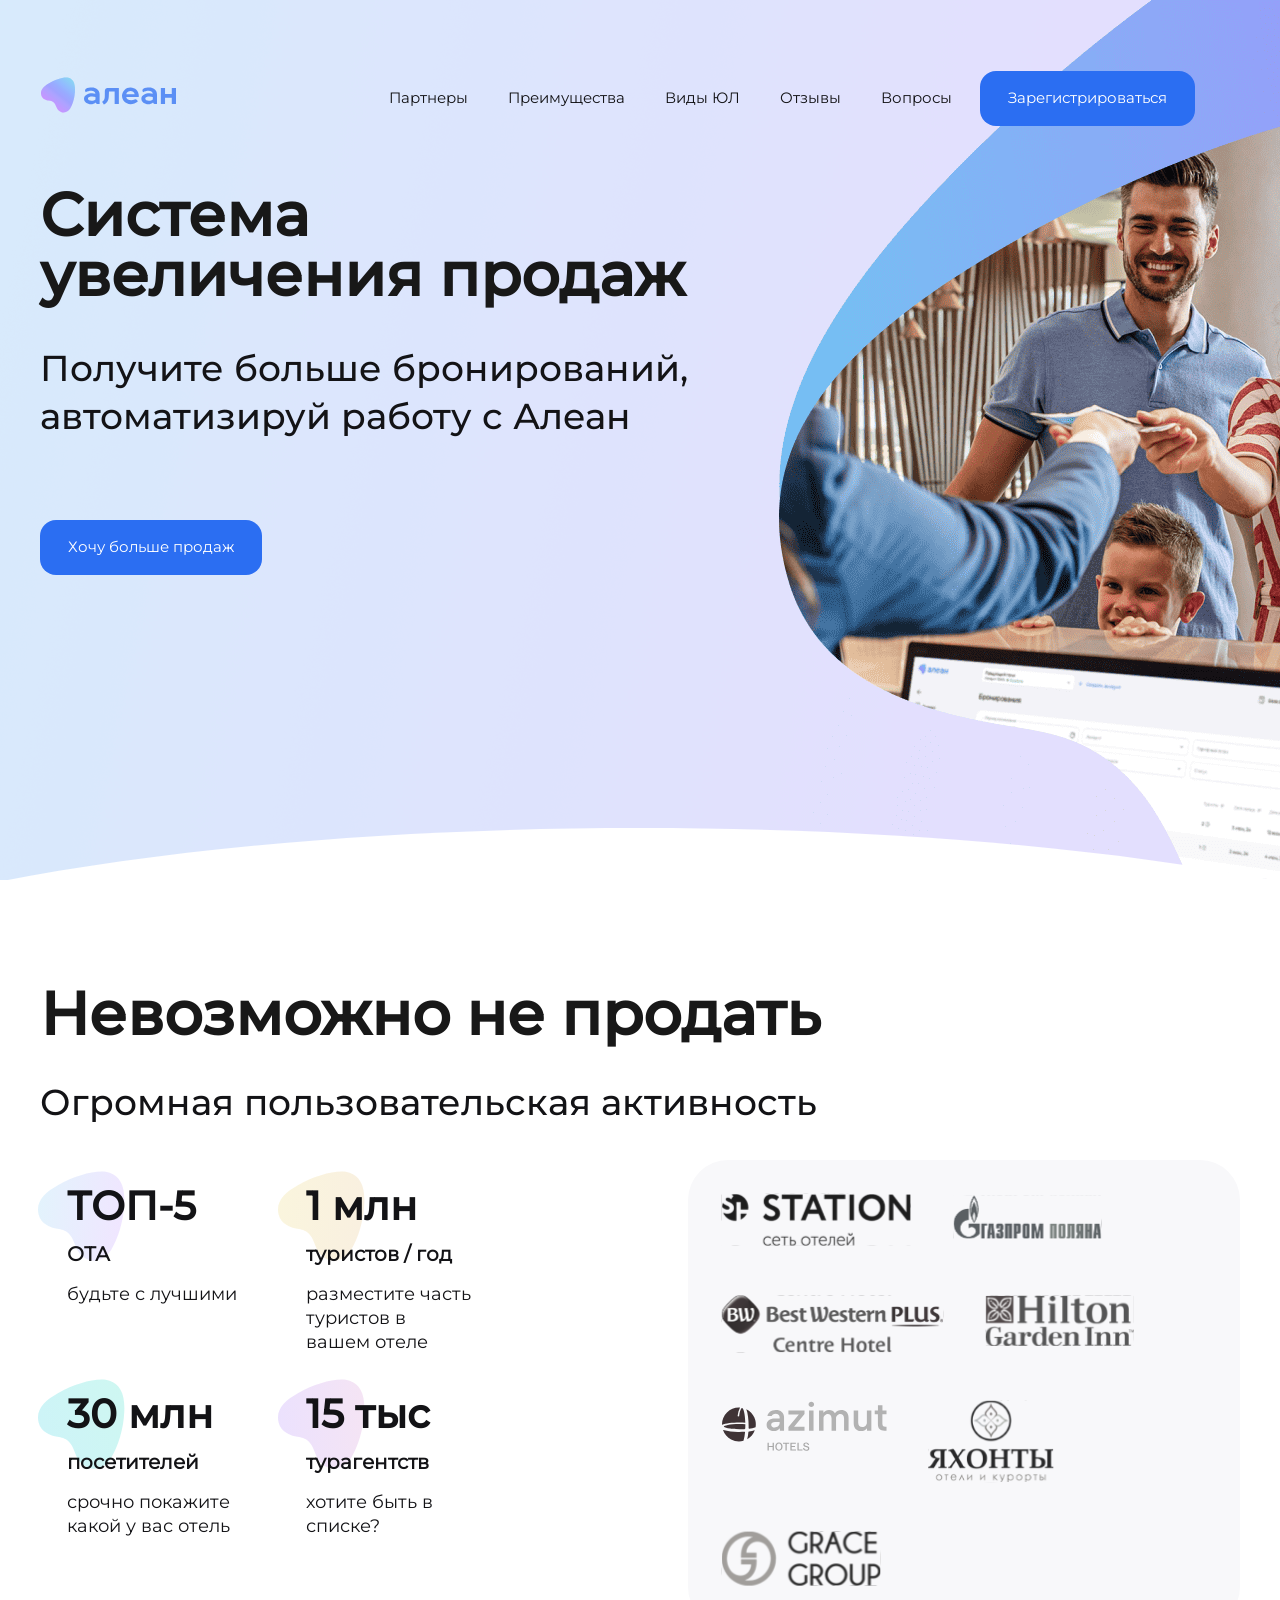
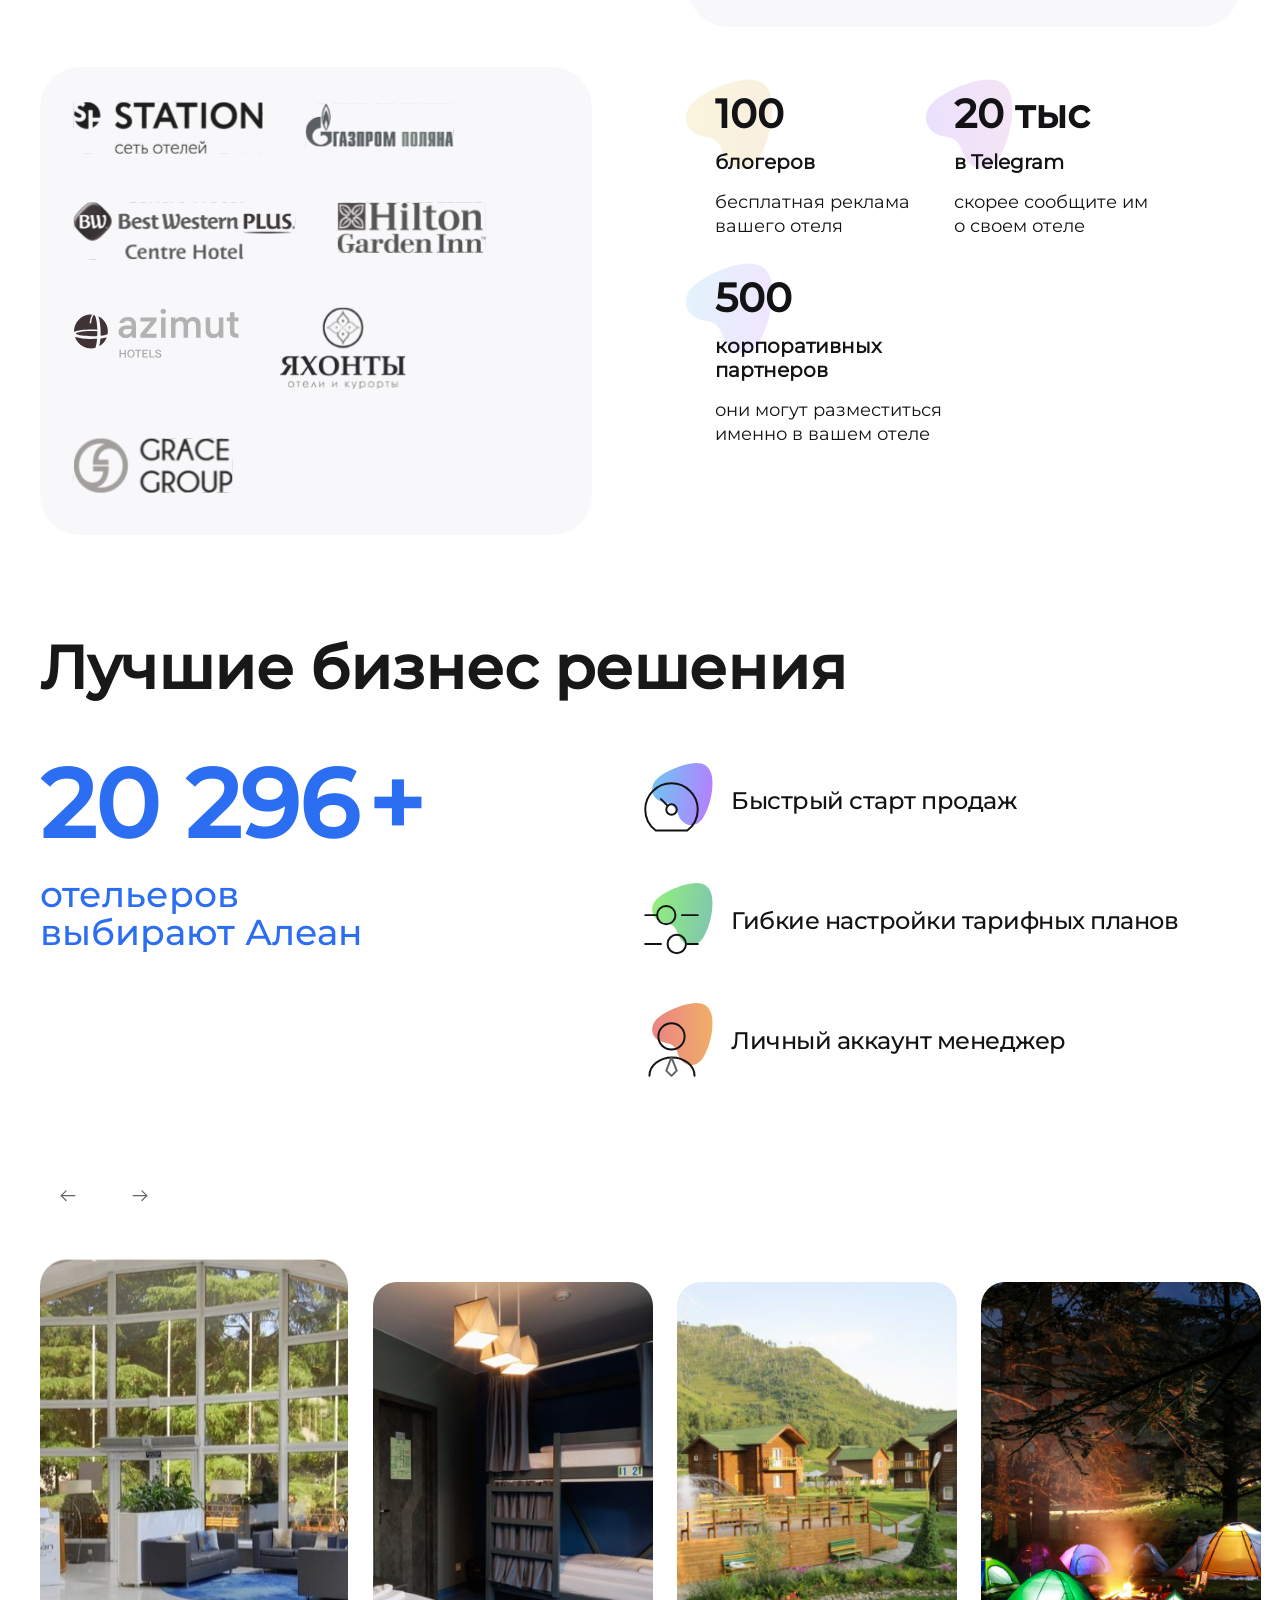
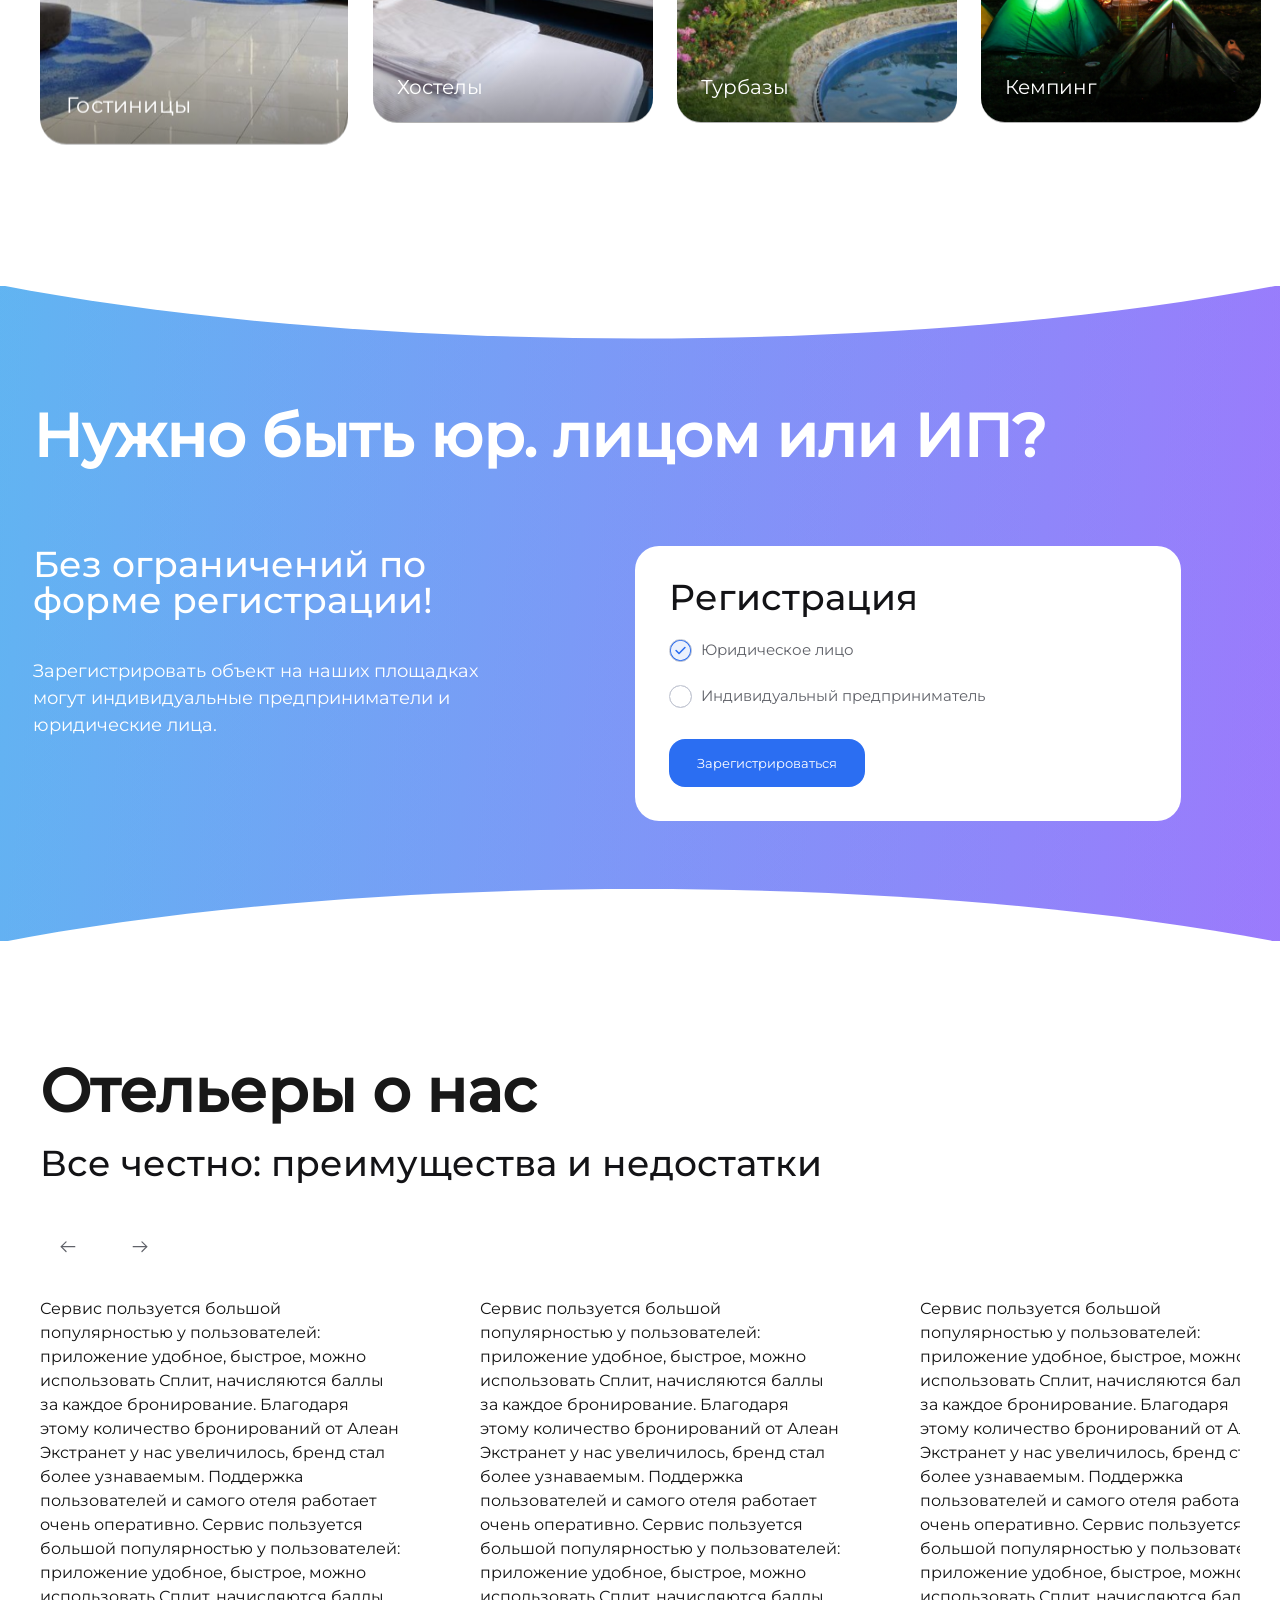
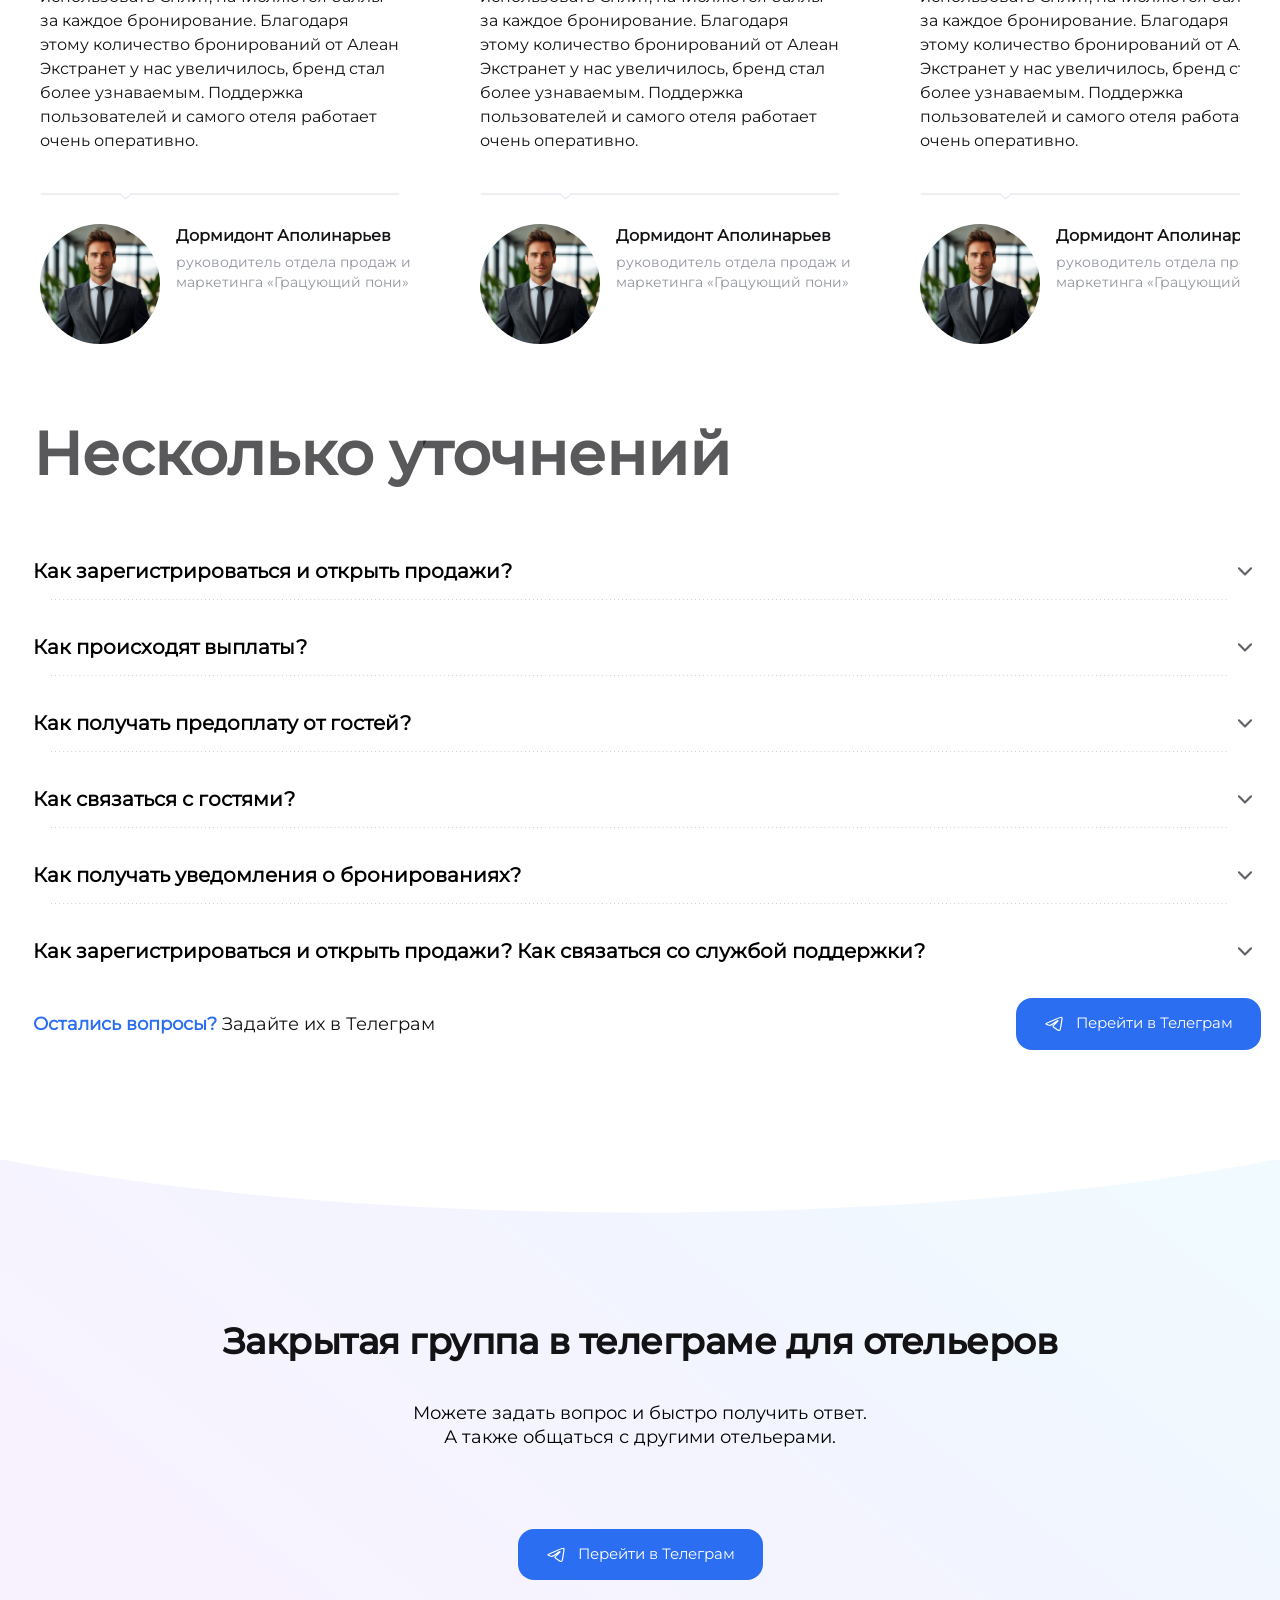
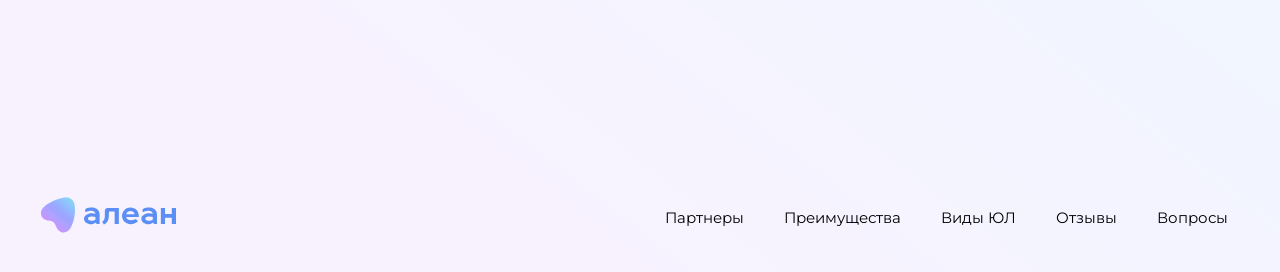
==== commit 856e9cf6: "add aria atribute from slider" ====
--- a/index.html
+++ b/index.html
@@ -34,7 +34,7 @@
     <link rel="modulepreload" as="script" href="./assets/js/slider.js" >
     <link rel="modulepreload" as="script" href="./assets/js/scroll.js" >
 
-    <link rel="canonical" href="/" >
+    <link rel="canonical" href="https://extranet.alean.ru/" >
     <link rel="publisher" href="https://extranet.alean.ru" >
     <meta name="author" content="ООО Алеан" >
     <meta name="copyright" content="ООО Алеан" >
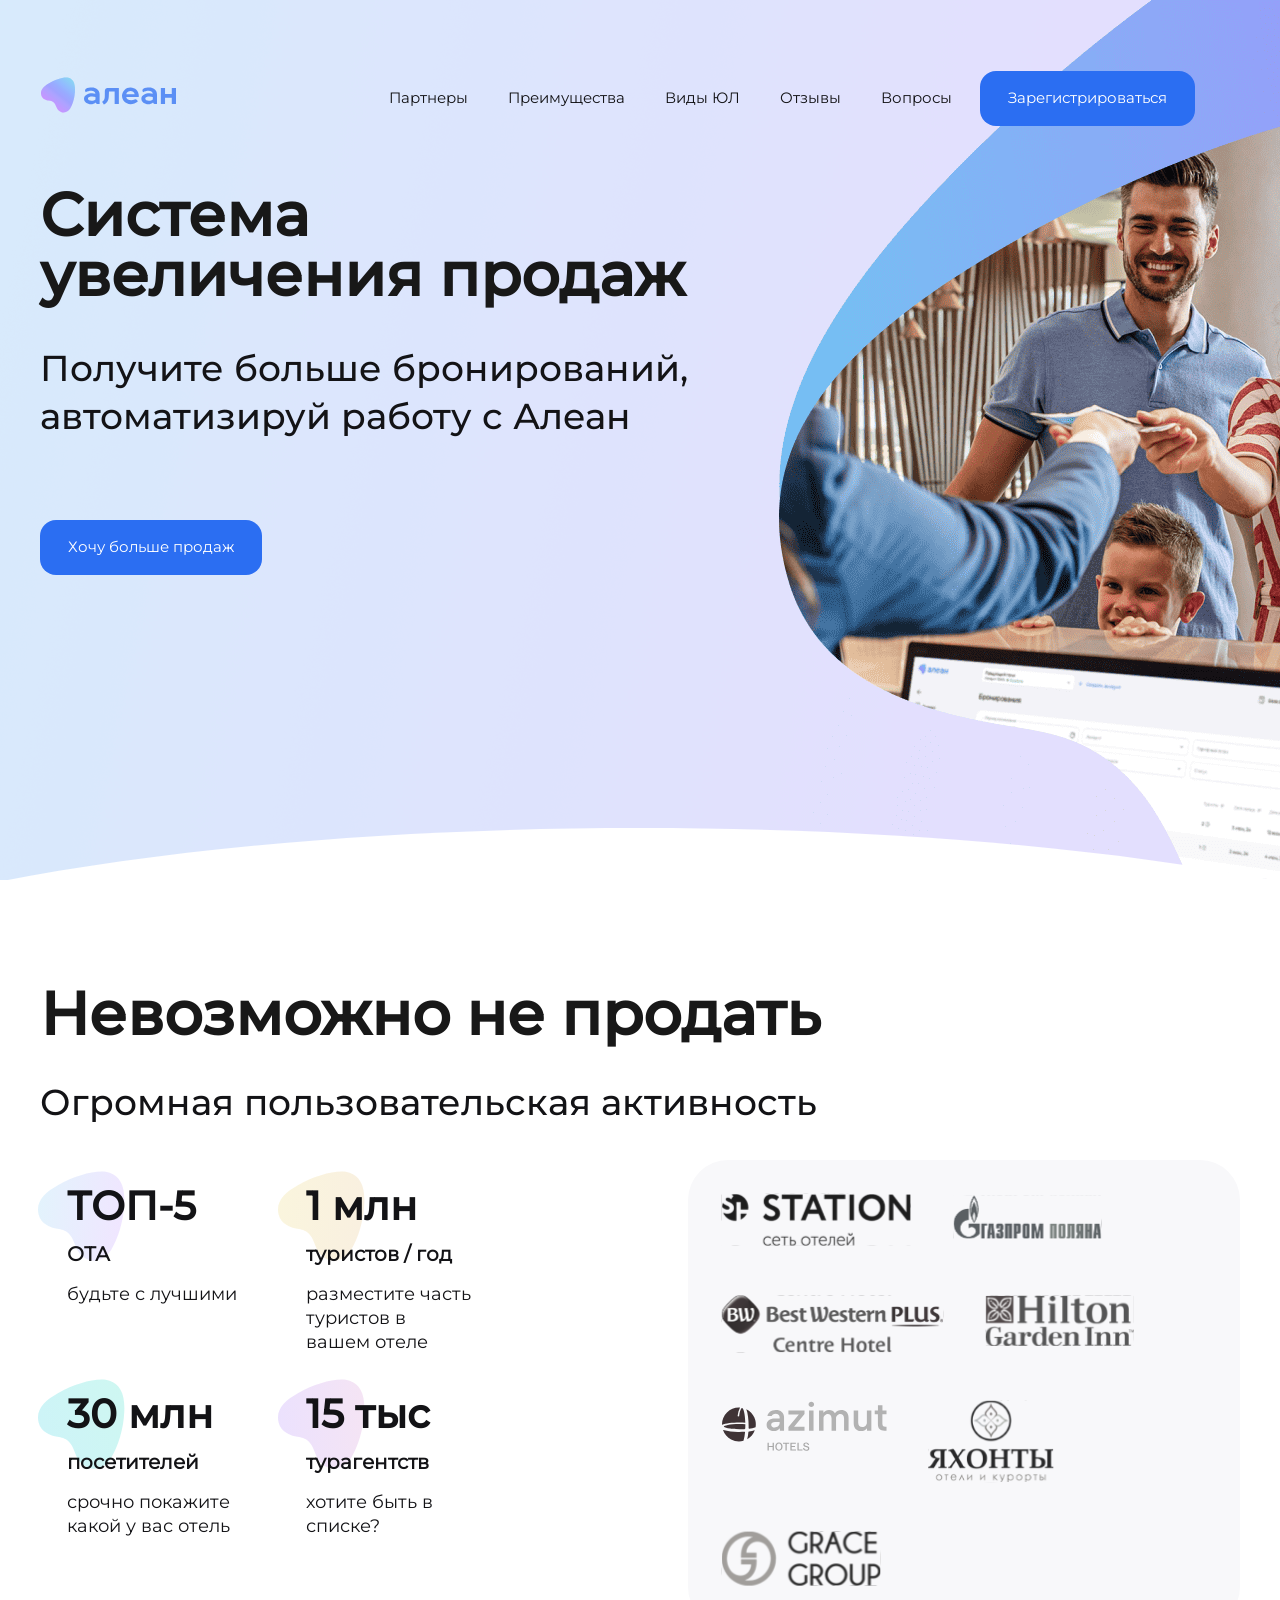
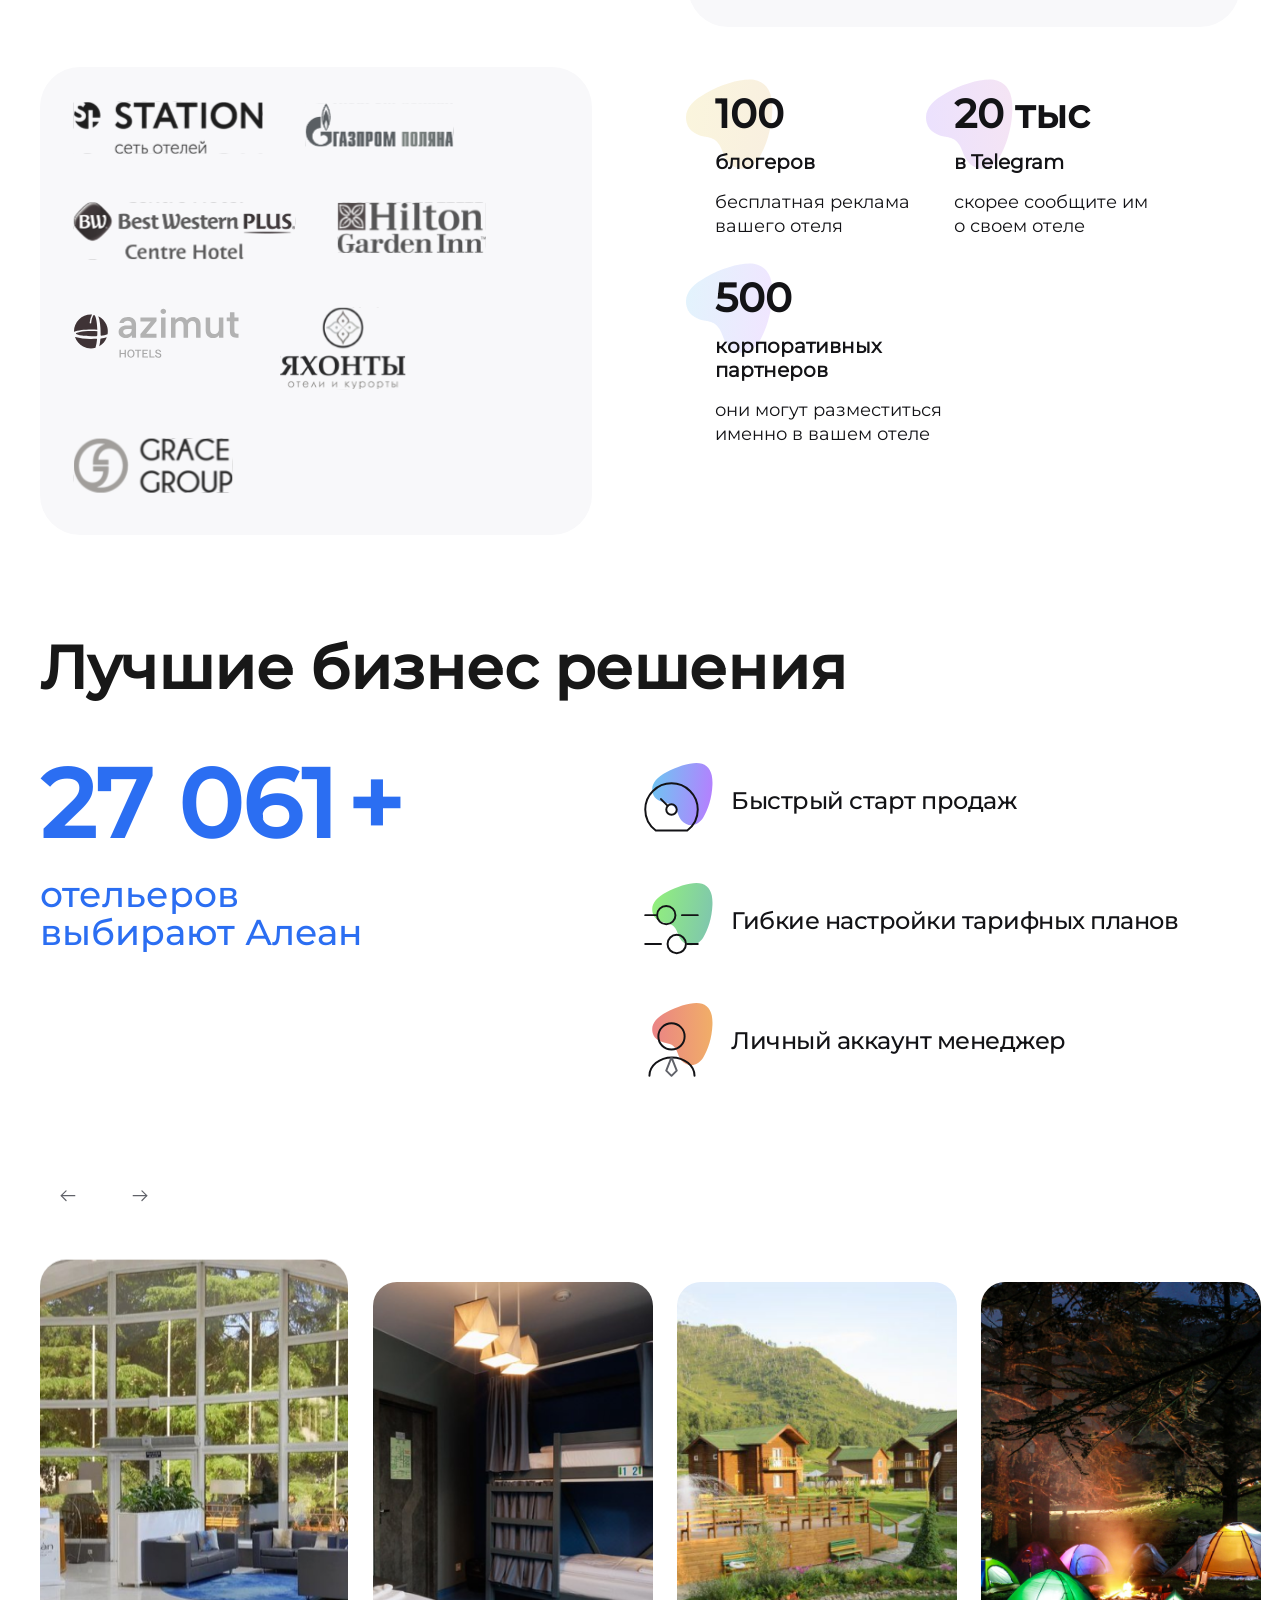
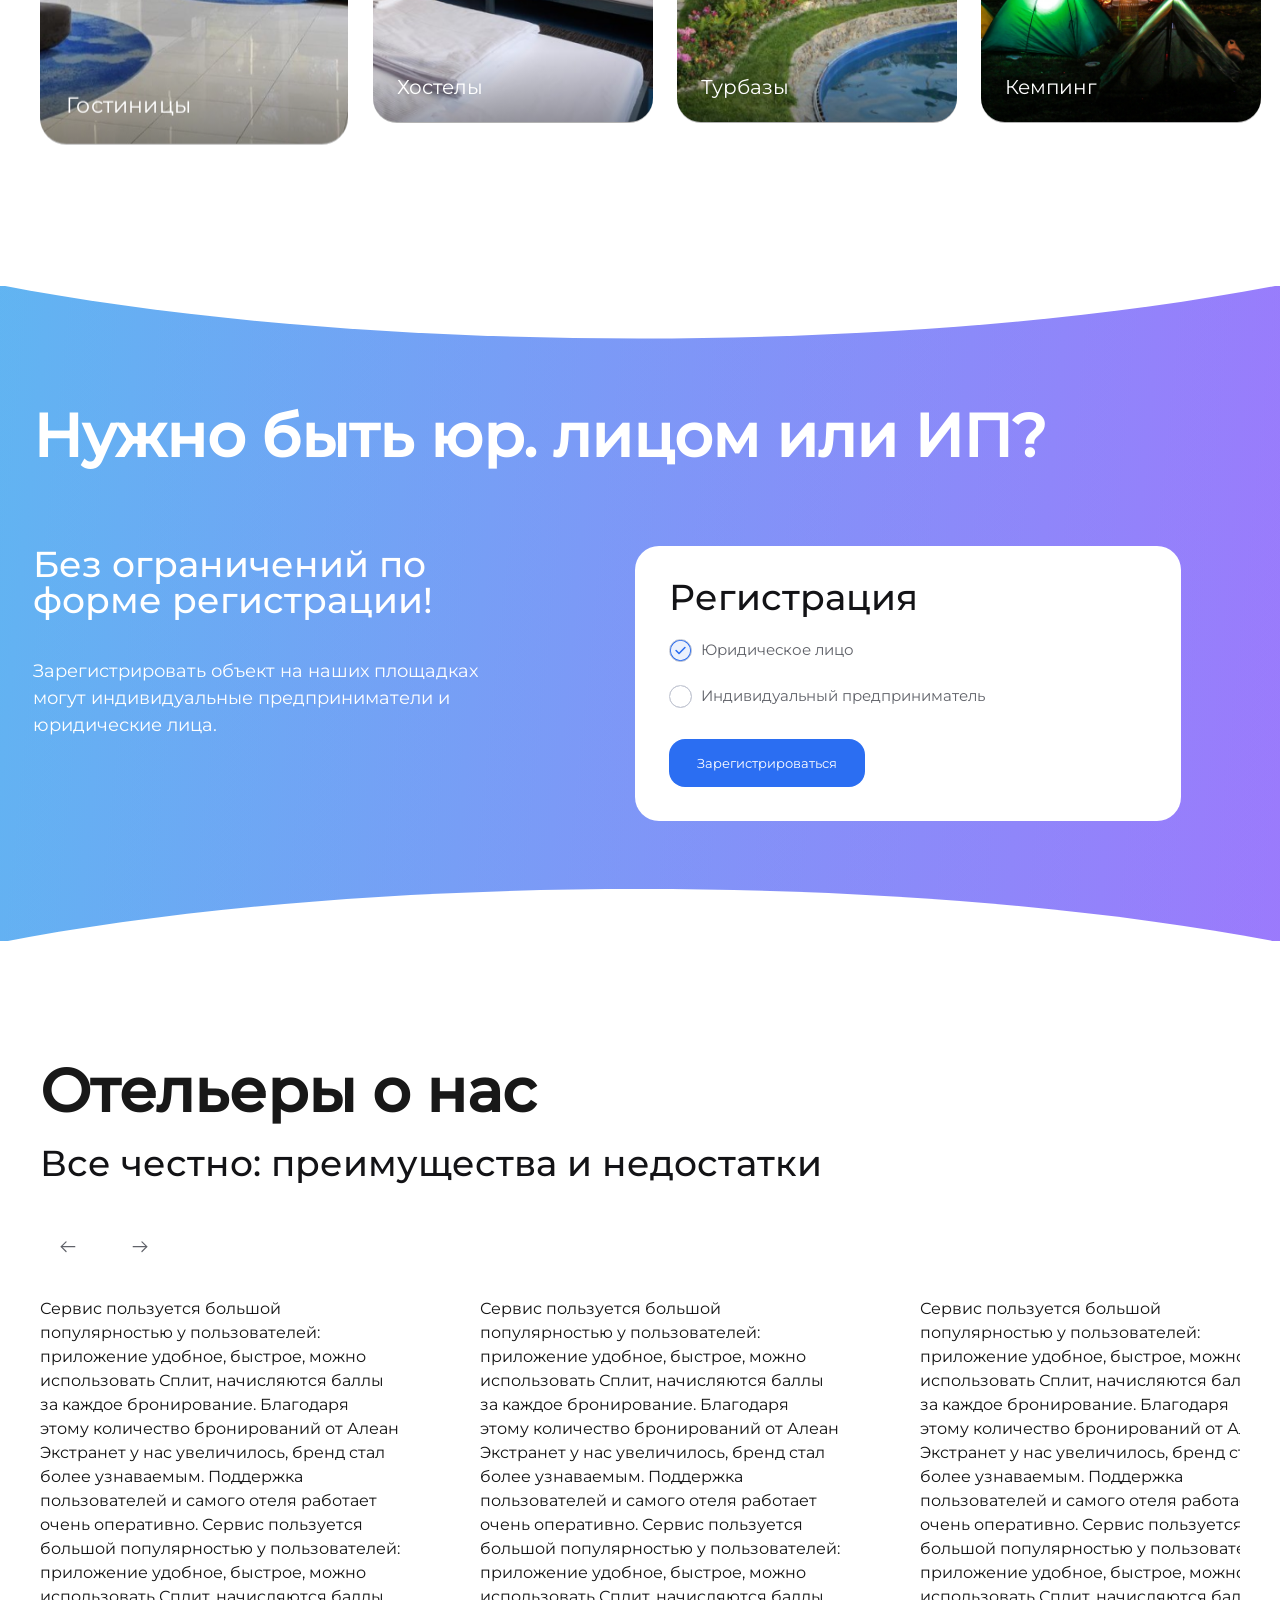
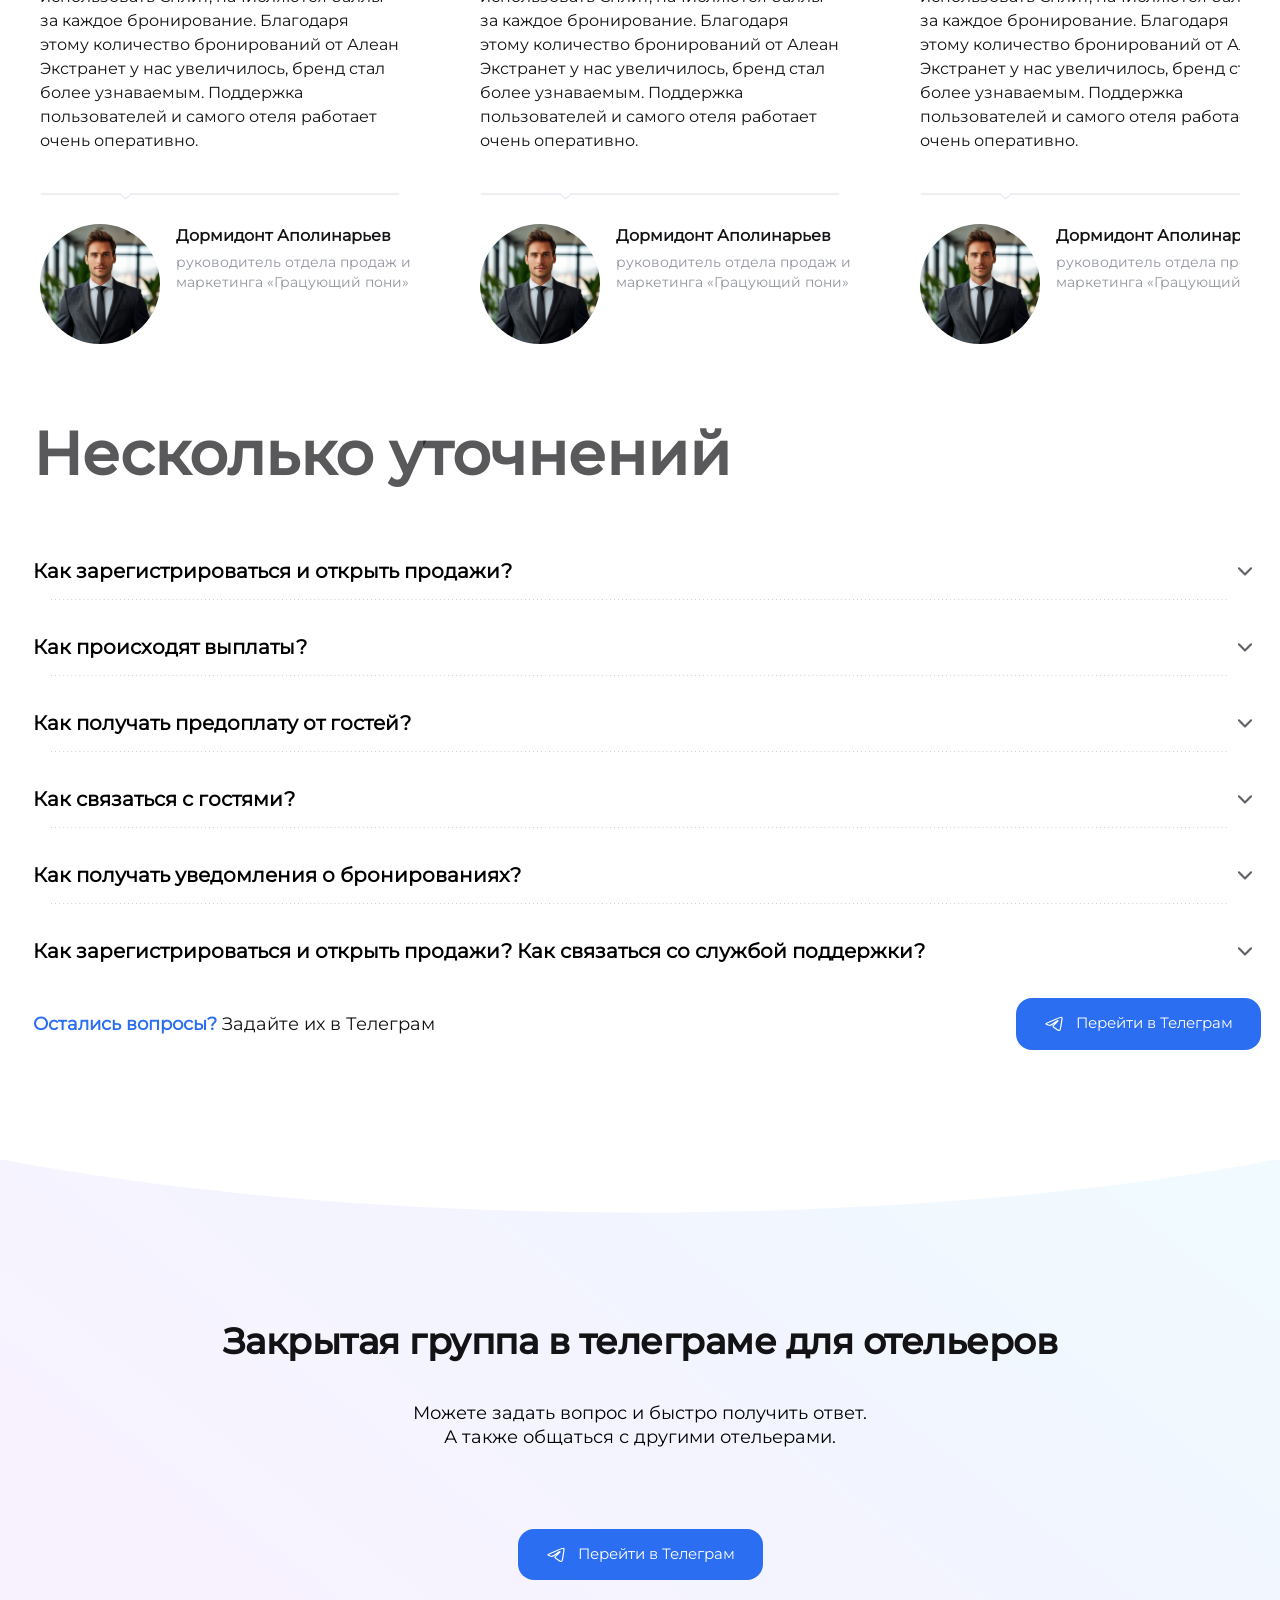
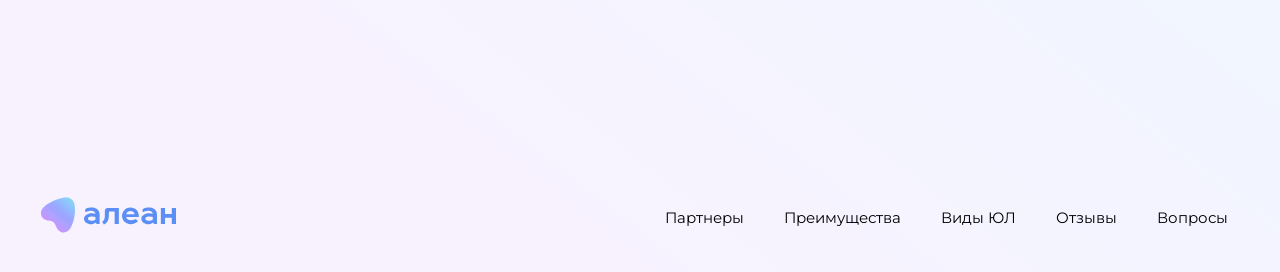
==== commit 9a976d3d: "modified:   index.html" ====
--- a/index.html
+++ b/index.html
@@ -643,7 +643,7 @@
                   <div class="slider__image">
                     <img
                       decoding="async"
-                      src="./assets/images/hotels.png"
+                      src="./assets/images/hotels.webp"
                       alt="Гостиницы"
                       class="slider__image-link"
                       itemprop="contentUrl"
@@ -665,7 +665,7 @@
                   <div class="slider__image">
                     <img
                       decoding="async"
-                      src="./assets/images/hostels.png"
+                      src="./assets/images/hostels.webp"
                       alt="Хостелы"
                       class="slider__image-link"
                       itemprop="contentUrl"
@@ -687,7 +687,7 @@
                   <div class="slider__image">
                     <img
                       decoding="async"
-                      src="./assets/images/camp-sites.png"
+                      src="./assets/images/camp-sites.webp"
                       alt="Турбазы"
                       class="slider__image-link"
                       itemprop="contentUrl"
@@ -709,7 +709,7 @@
                   <div class="slider__image">
                     <img
                       decoding="async"
-                      src="./assets/images/camping.png"
+                      src="./assets/images/camping.webp"
                       alt="Кемпинги"
                       class="slider__image-link"
                       itemprop="contentUrl"
@@ -731,7 +731,7 @@
                   <div class="slider__image">
                     <img
                       decoding="async"
-                      src="./assets/images/sanatorium.png"
+                      src="./assets/images/sanatorium.webp"
                       alt="Санатории"
                       class="slider__image-link"
                       itemprop="contentUrl"
@@ -753,7 +753,7 @@
                   <div class="slider__image">
                     <img
                       decoding="async"
-                      src="./assets/images/guest-houses.png"
+                      src="./assets/images/guest-houses.webp"
                       alt="Гостевые дома"
                       class="slider__image-link"
                       itemprop="contentUrl"
@@ -775,7 +775,7 @@
                   <div class="slider__image">
                     <img
                       decoding="async"
-                      src="./assets/images/cottages.png"
+                      src="./assets/images/cottages.webp"
                       alt="Коттеджи"
                       class="slider__image-link"
                       itemprop="contentUrl"
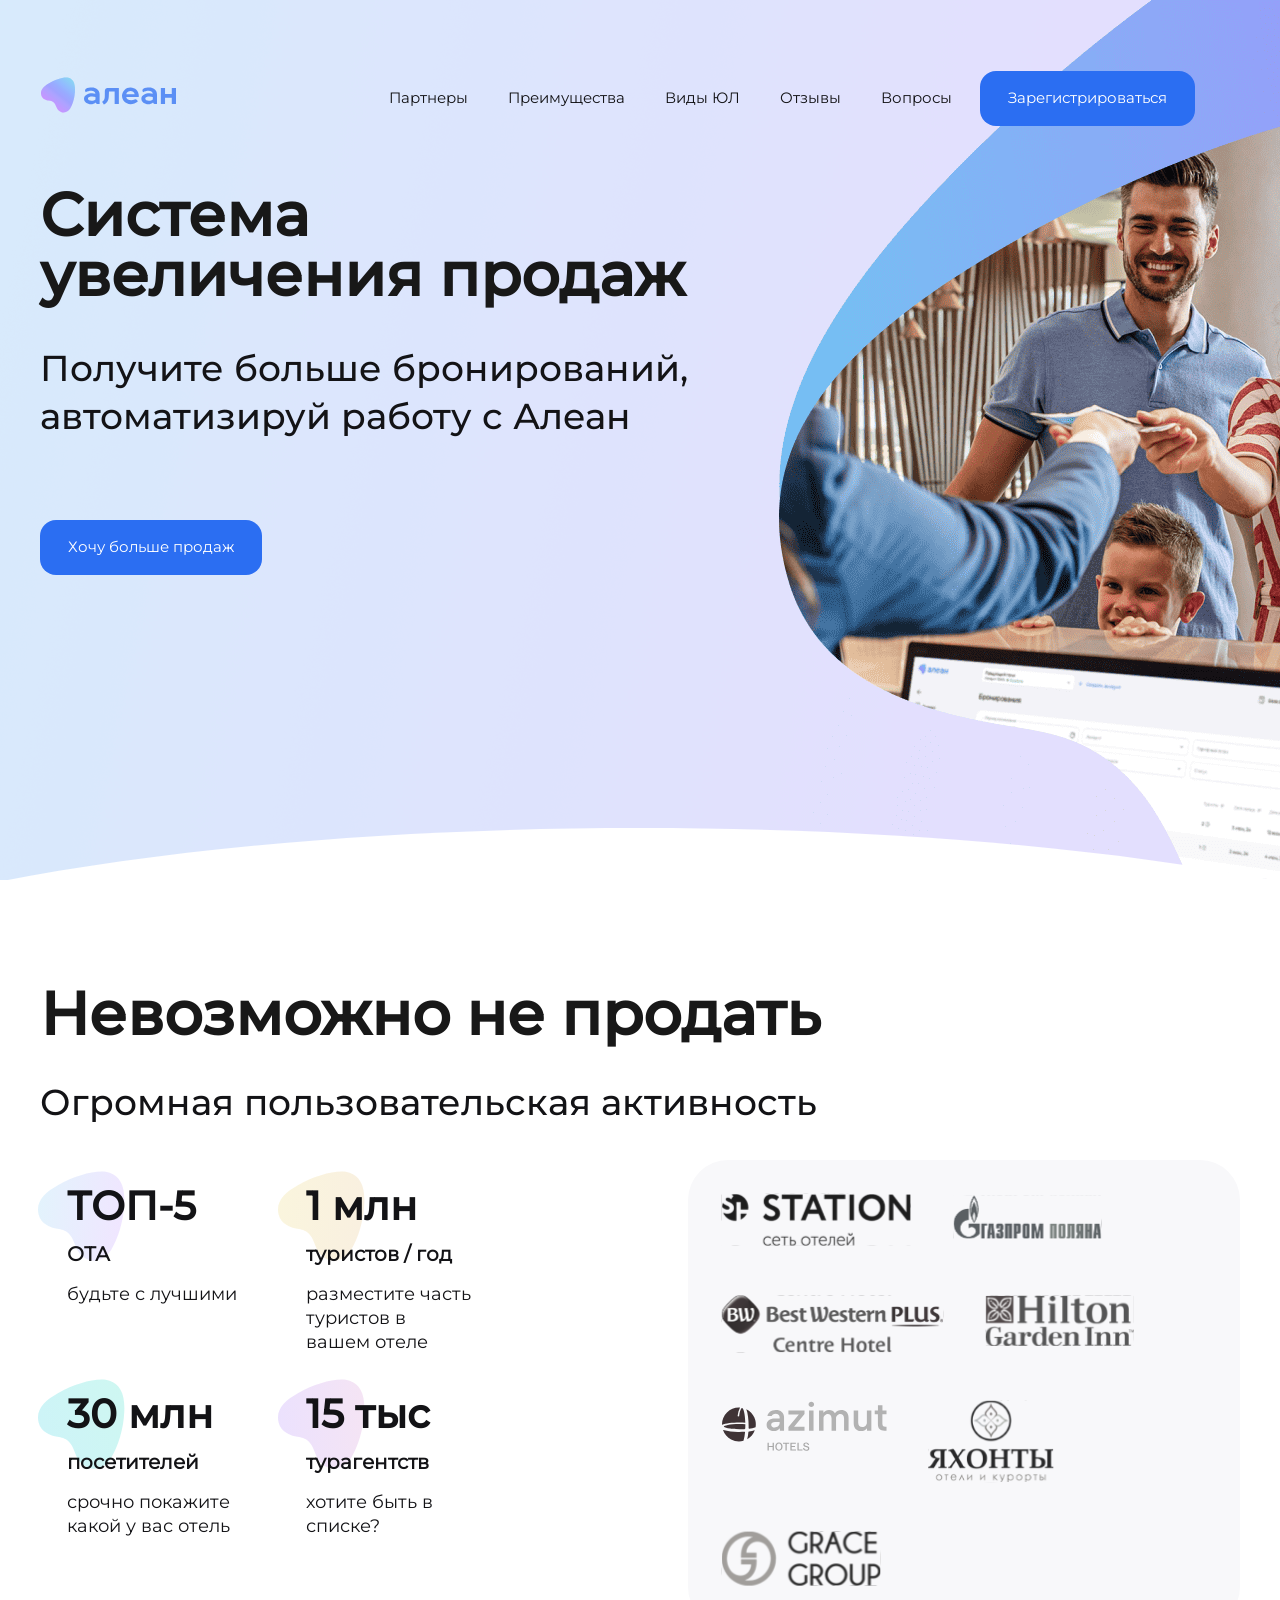
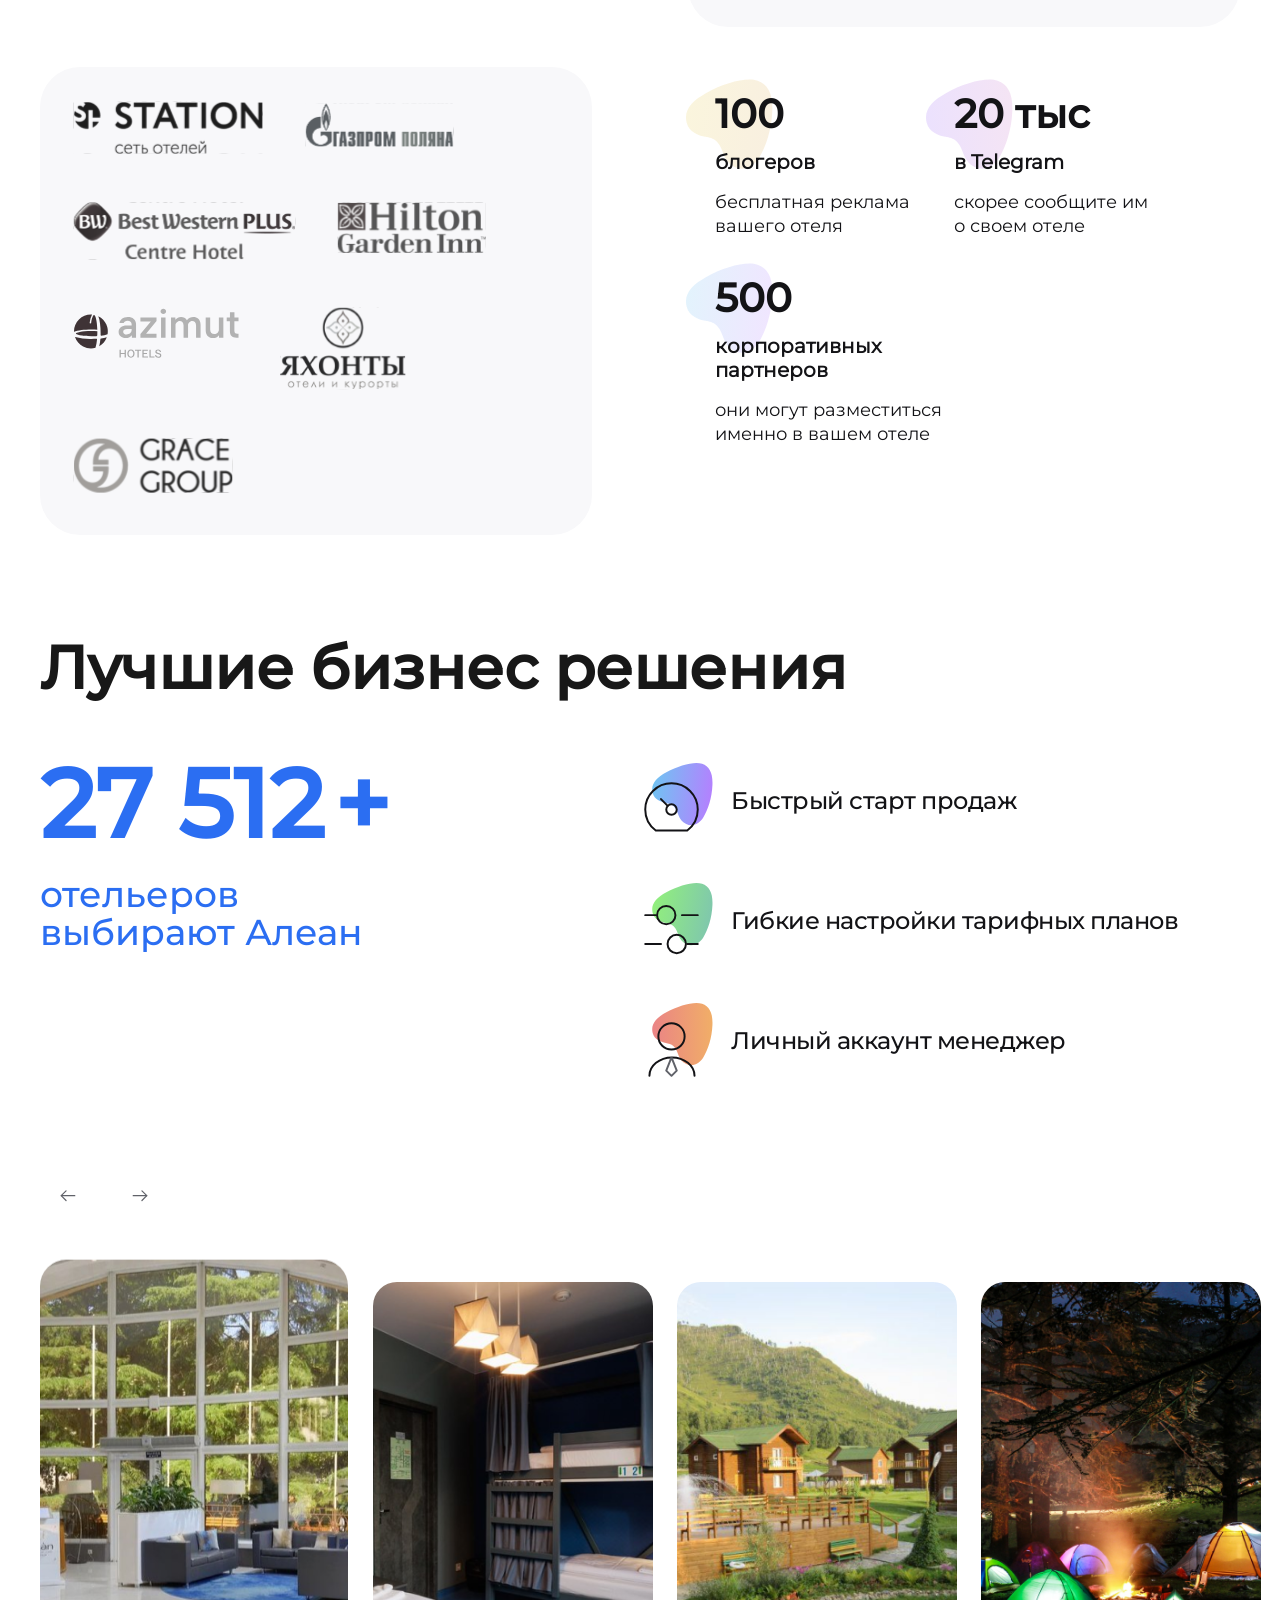
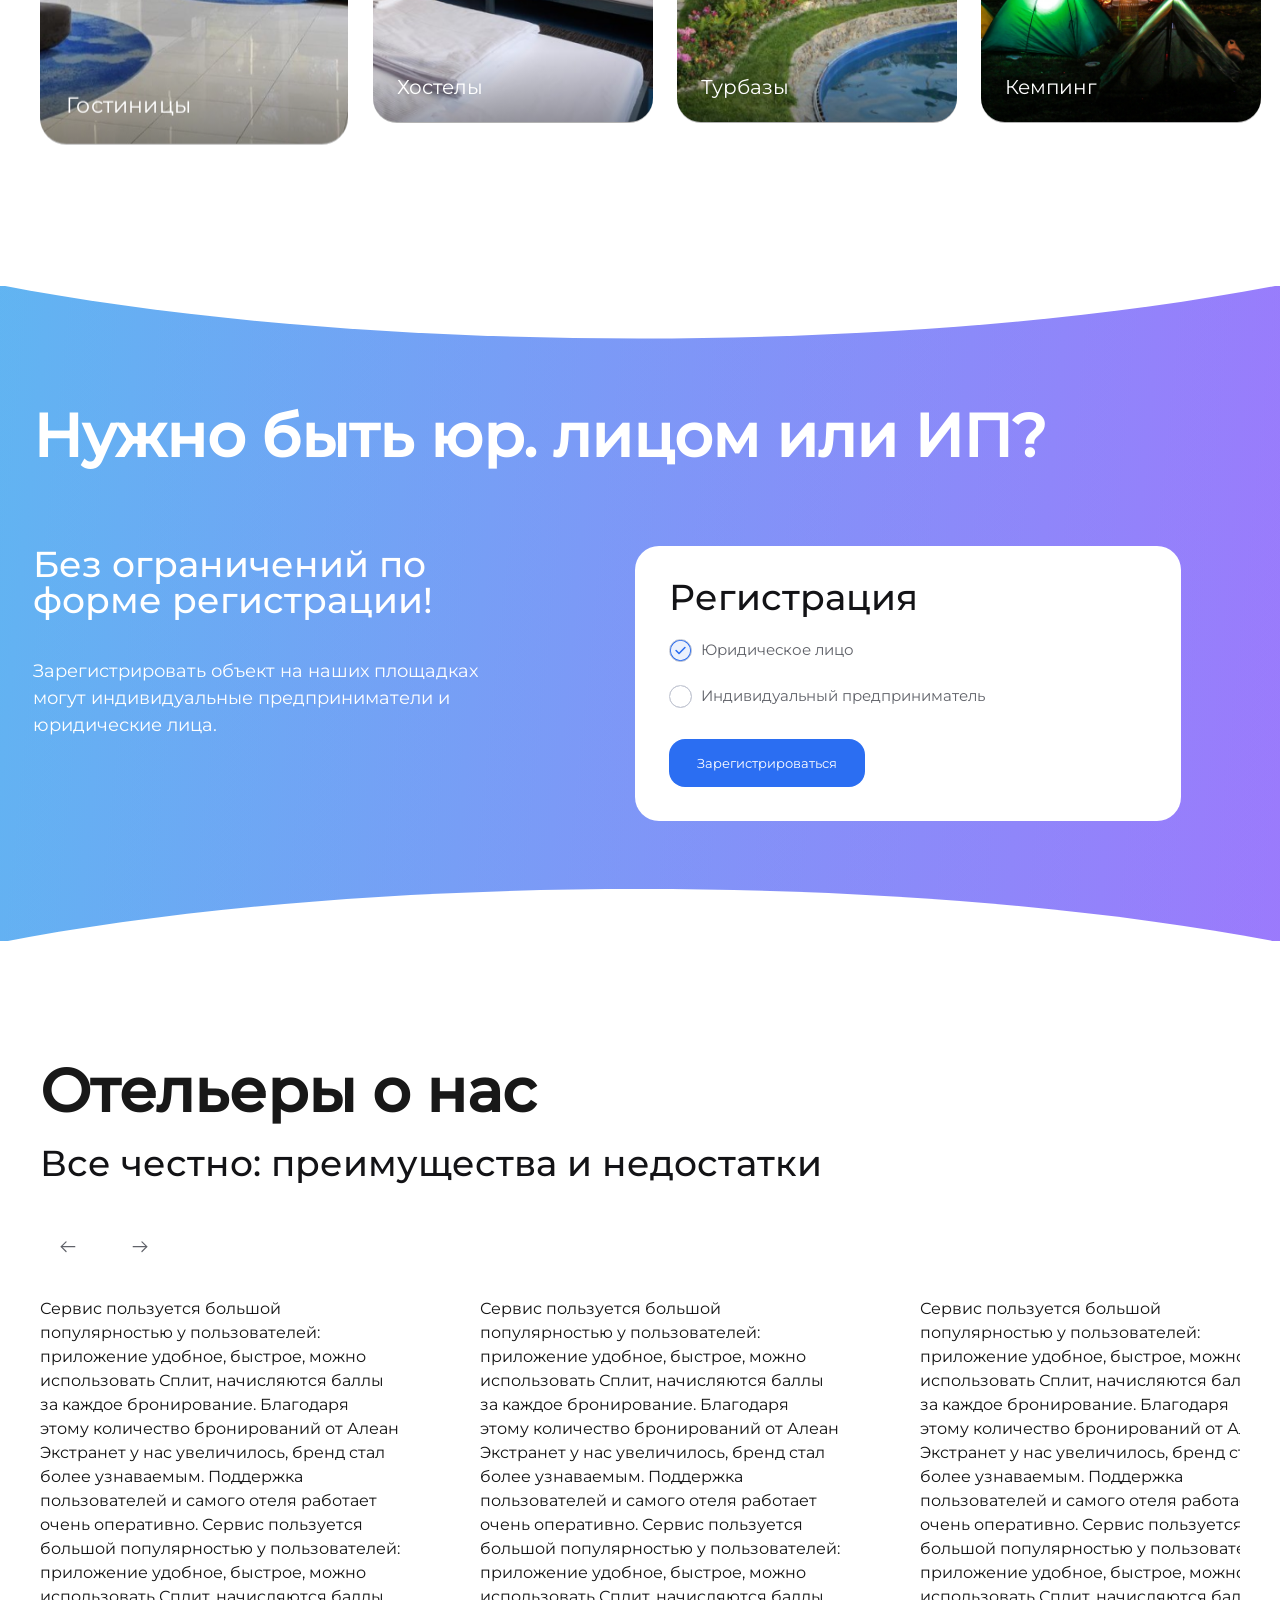
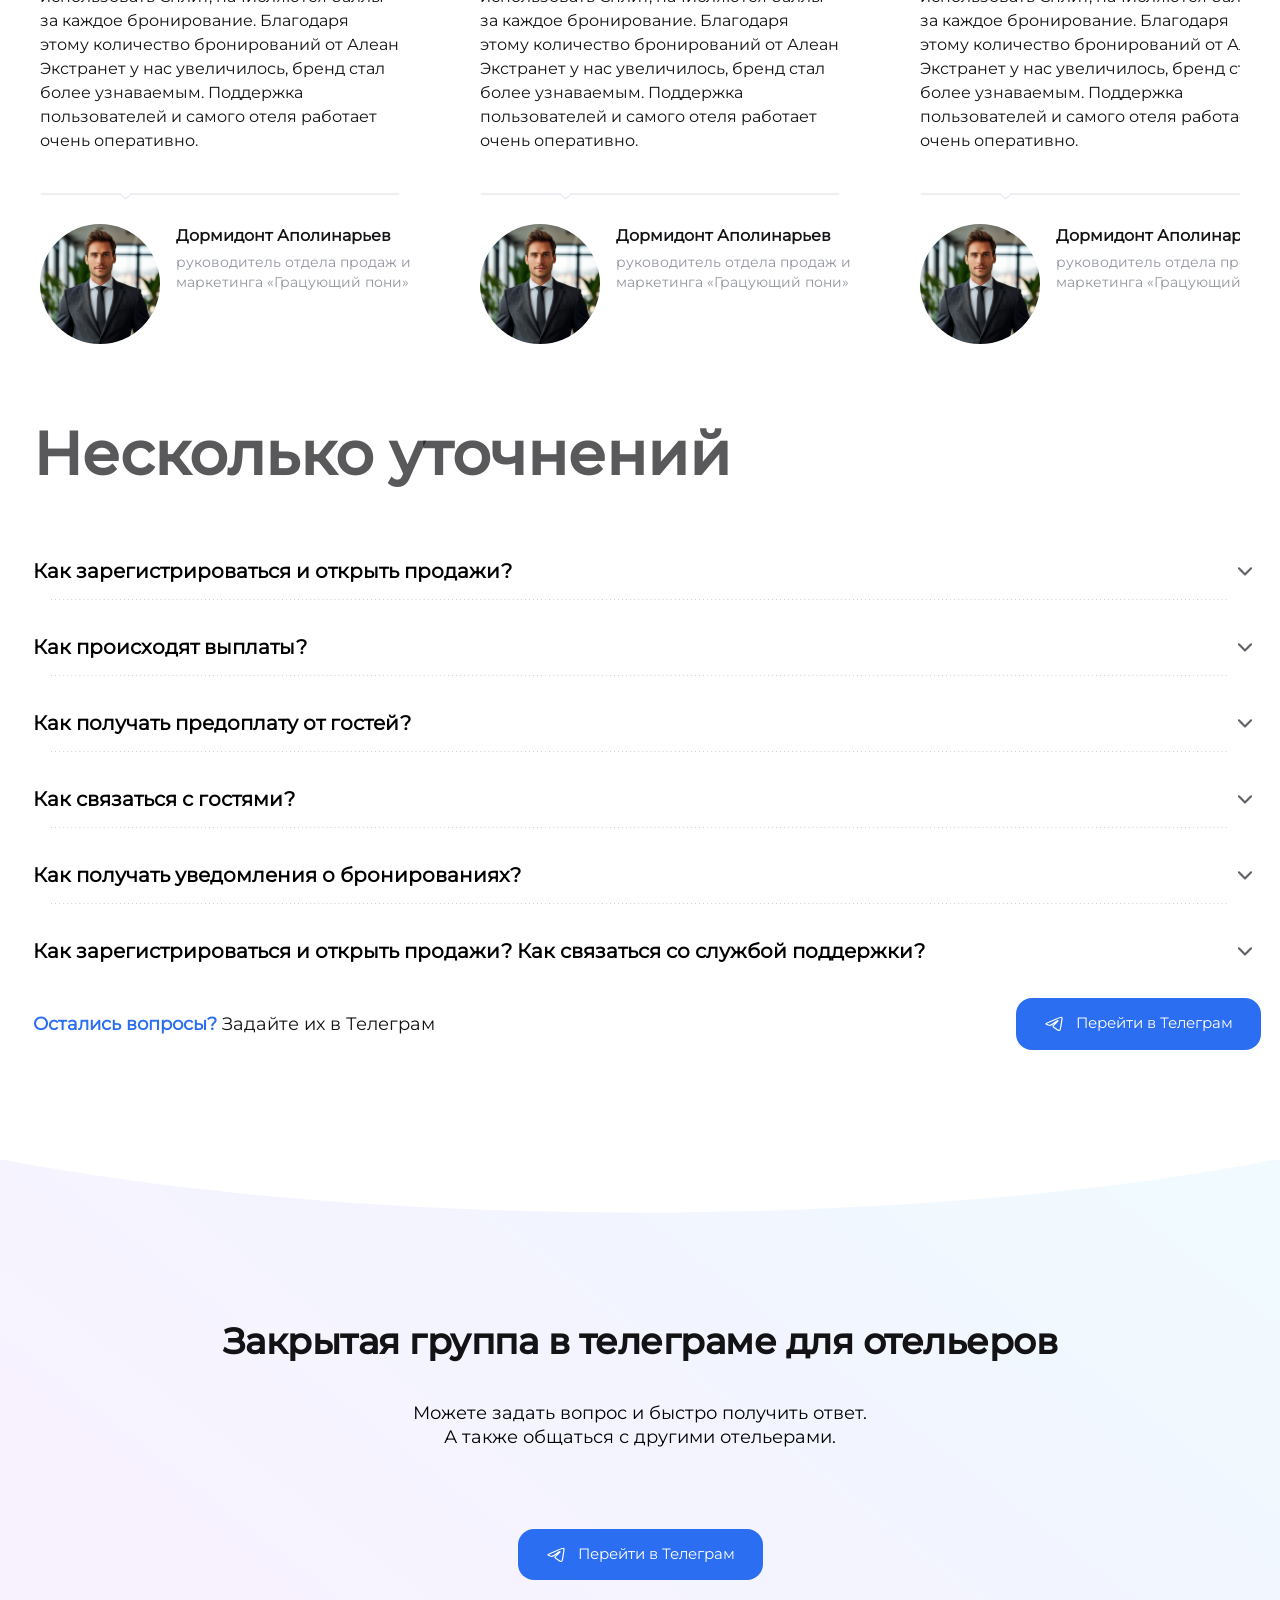
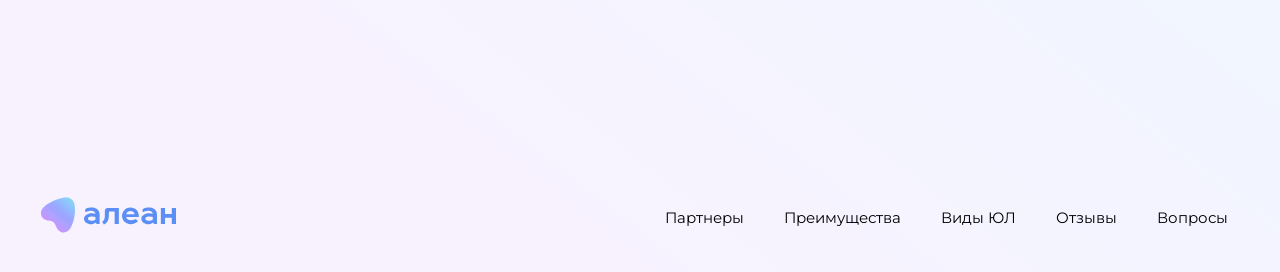
==== commit befb4467: "add data-autoplay=true for slider--placement-options" ====
--- a/index.html
+++ b/index.html
@@ -604,7 +604,7 @@
             data-slider="slider"
             data-loop="true"
             data-scale="true"
-            data-autoplay="false"
+            data-autoplay="true"
           >
             <div class="slider__navigation">
               <button
--- a/assets/css/style.css
+++ b/assets/css/style.css
@@ -741,6 +741,7 @@
     -ms-user-select: none;
     user-select: none;
     will-change: transform;
+    backface-visibility: hidden;
     /* -webkit-transition: var(--animation-speed);
     -o-transition: var(--animation-speed);
     transition: var(--animation-speed); */
--- a/assets/css/style.css
+++ b/assets/css/style.css
@@ -741,6 +741,7 @@
     -ms-user-select: none;
     user-select: none;
     will-change: transform;
+    backface-visibility: hidden;
     /* -webkit-transition: var(--animation-speed);
     -o-transition: var(--animation-speed);
     transition: var(--animation-speed); */
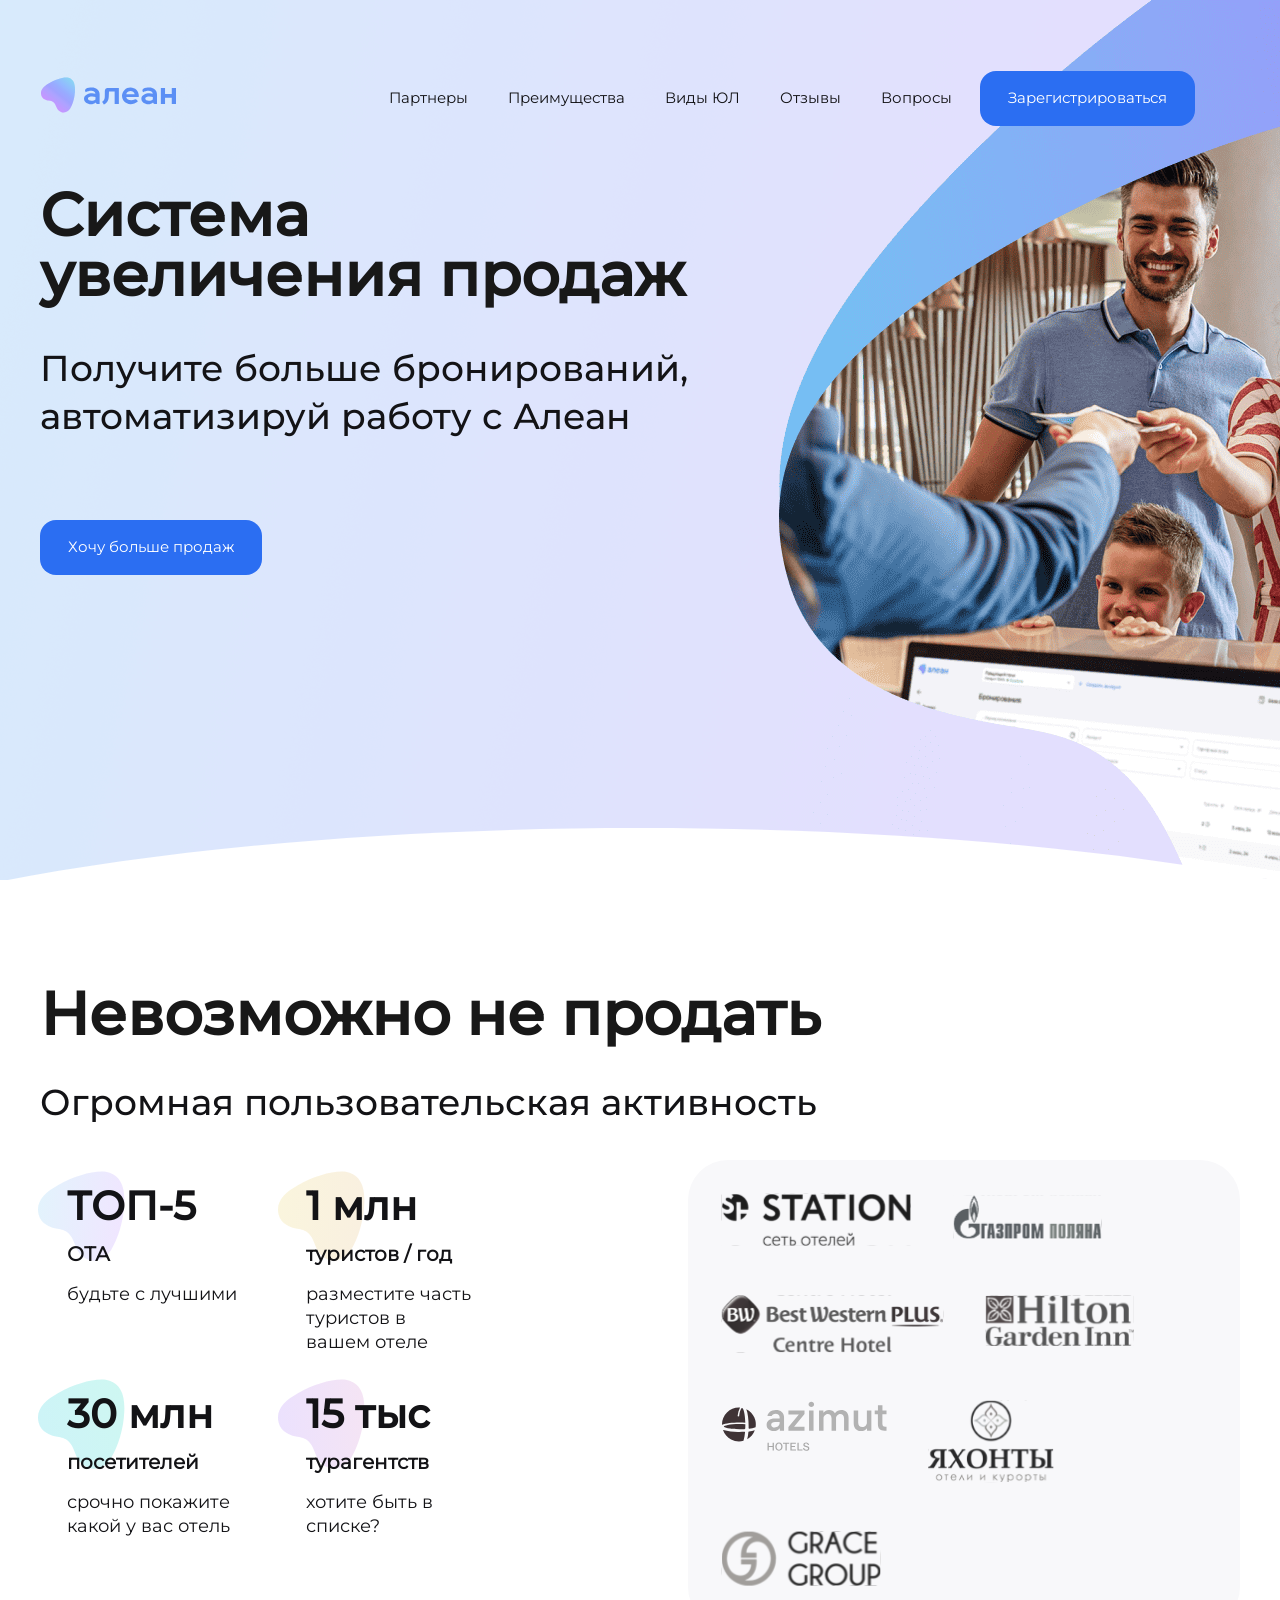
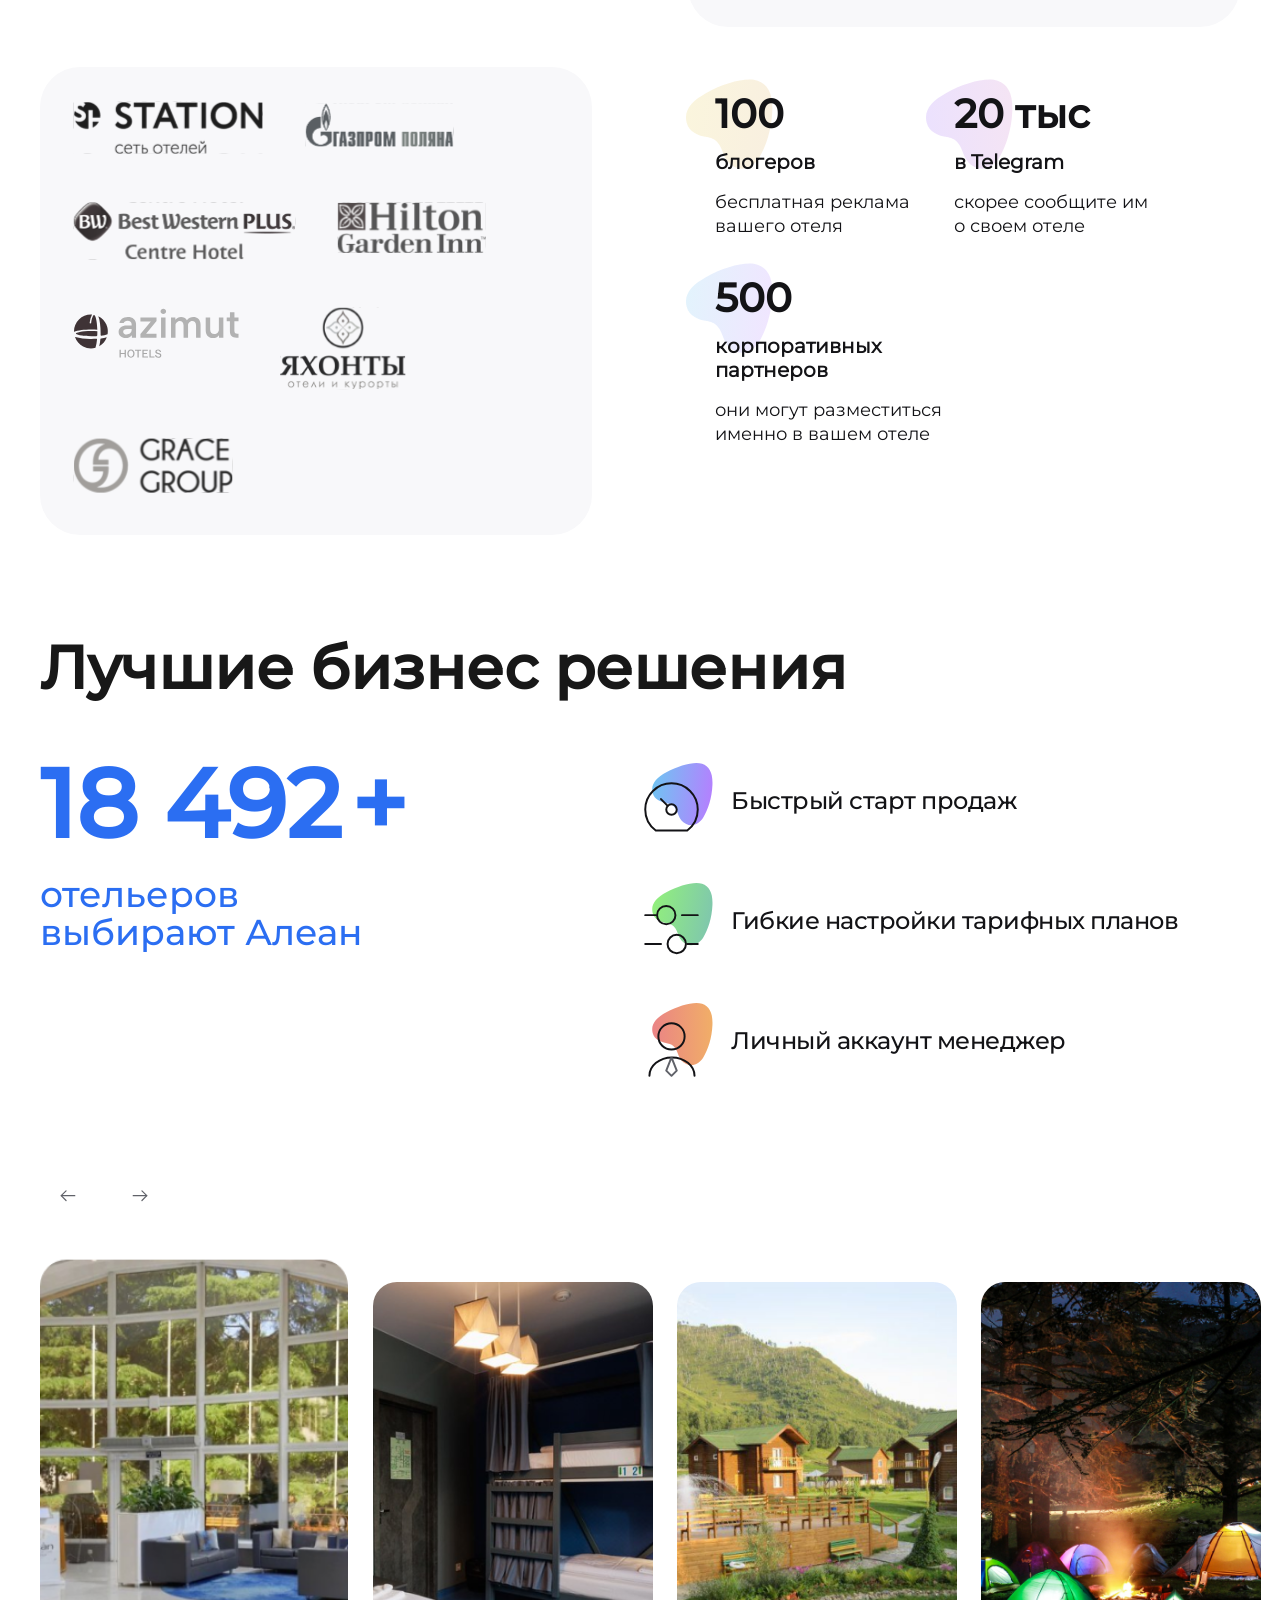
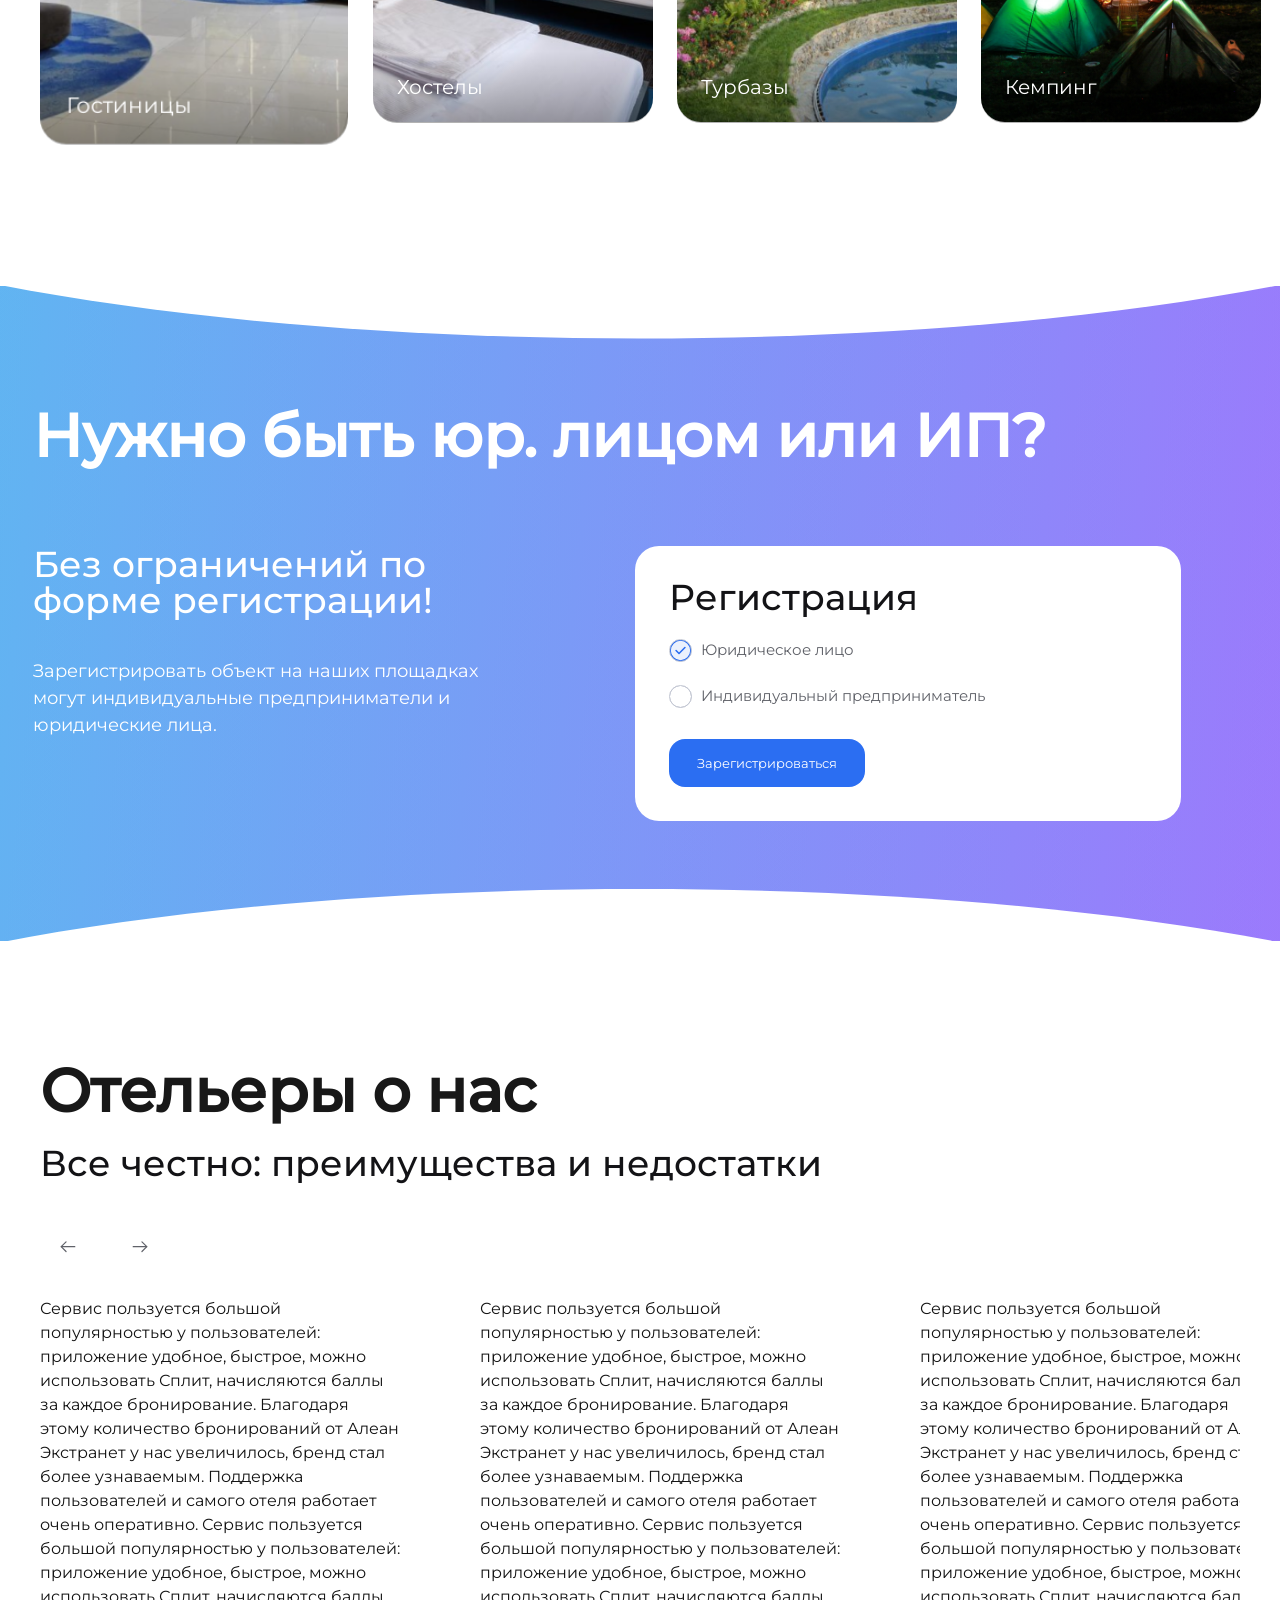
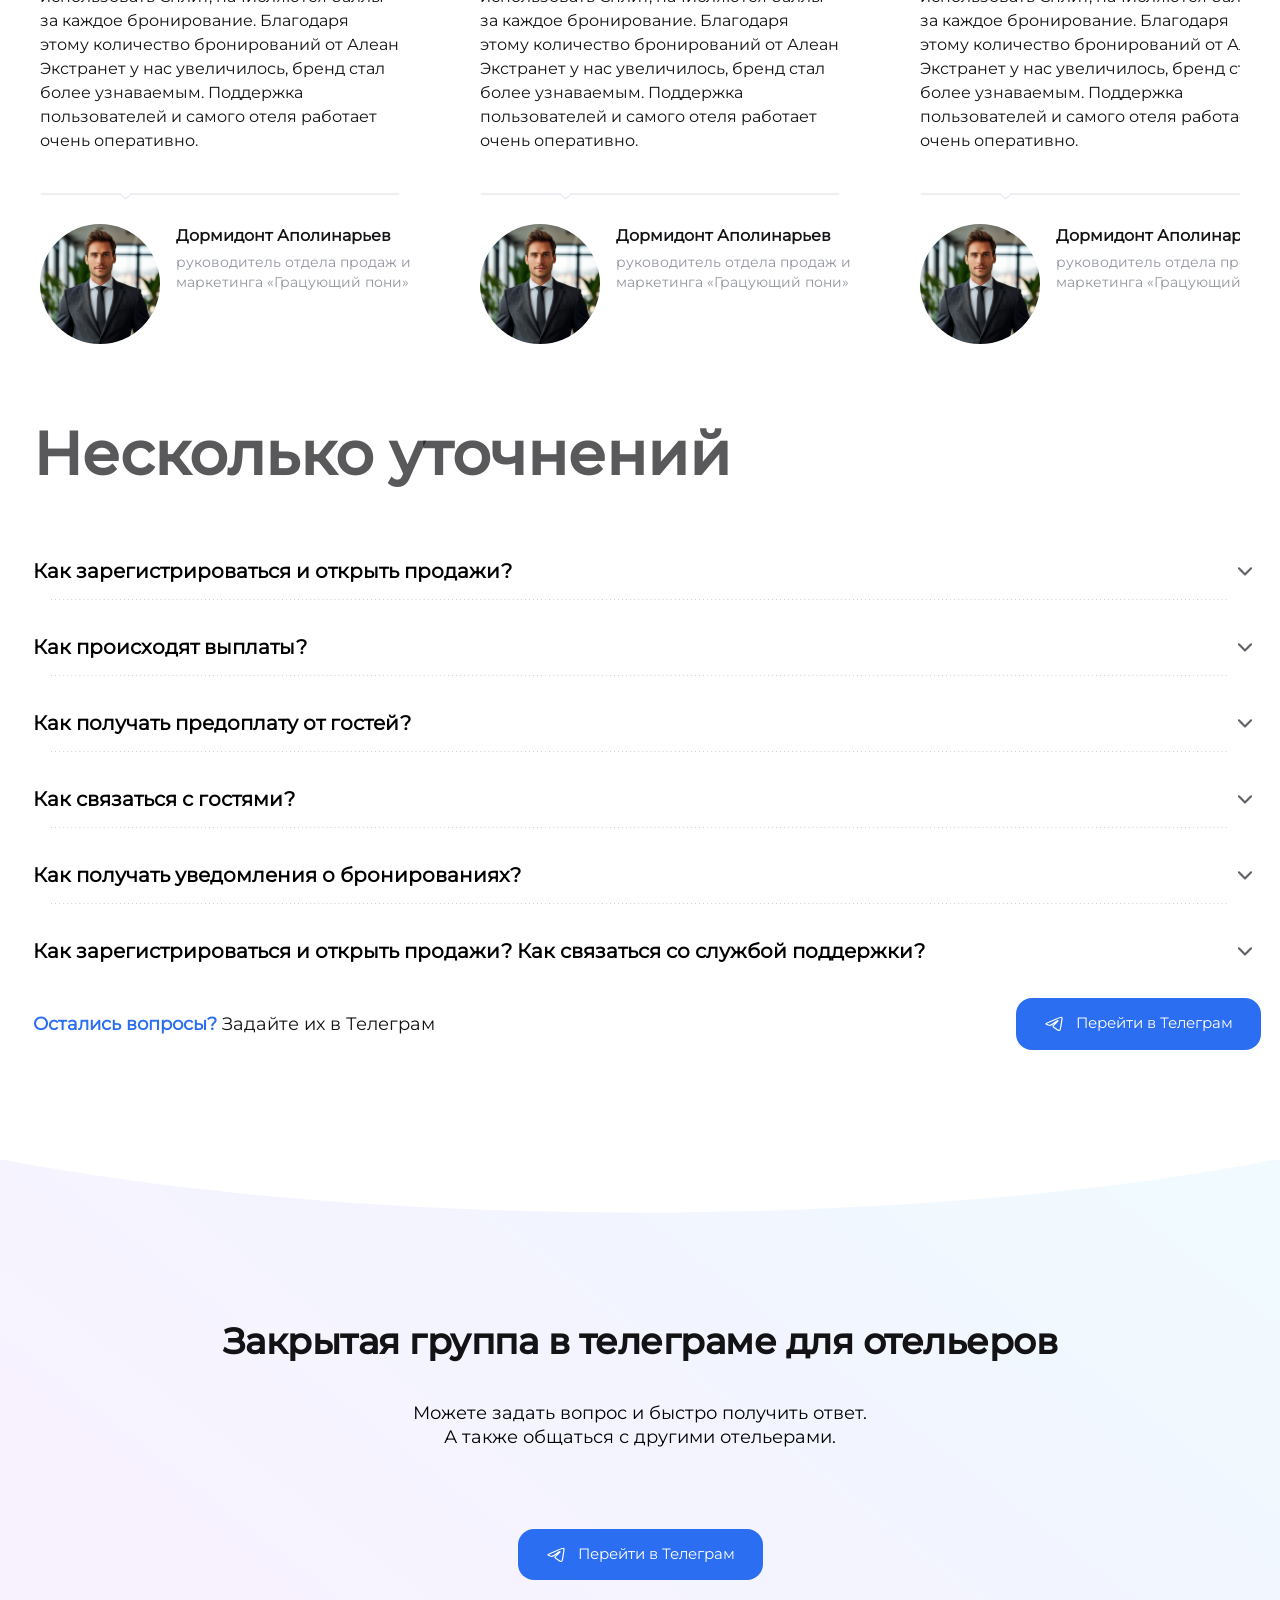
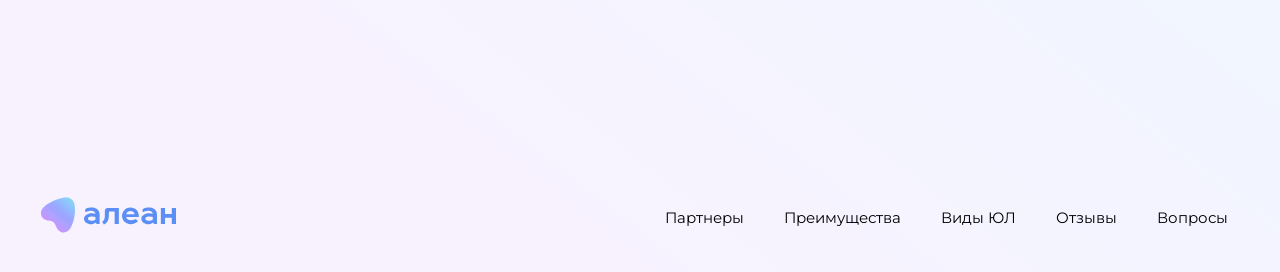
==== commit 55c7261f: "working on the WT-3364 task" ====
--- a/index.html
+++ b/index.html
@@ -172,6 +172,8 @@
       name="msapplication-TileImage"
       content="./assets/images/favicon/mstile-144x144.png"
     >
+    <meta name="format-detection" content="telephone=no">
+    <meta name="format-detection" content="email=no">
     <meta name="theme-color" content="#ffffff" >
     <link rel="stylesheet" href="./assets/css/style.css" >
     <link rel="stylesheet" href="./assets/css/animate.css" >
@@ -243,7 +245,7 @@
       </div>
       <!-- noindex -->
       <a
-        href="https://t.me/aleanhotels"
+        href="https://extranet.alean.ru/"
         class="header__button button button--primary"
         rel="nofollow noopener noreferrer"
         target="_blank"
@@ -266,7 +268,7 @@
               Получите больше бронирований, автоматизируй работу с Алеан
             </p>
             <a
-              href="https://t.me/aleanhotels"
+              href="https://extranet.alean.ru/"
               class="promo__button button button--primary slideInUp animated"
               target="_blank"
               rel="nofollow noopener noreferrer"
@@ -1495,10 +1497,10 @@
       </aside>
       <meta content="2025" itemprop="copyrightYear" >
       <meta content="ООО Алеан" itemprop="creator" >
-      <div
+      <aside
         itemscope
         itemtype="http://schema.org/Organization"
-        style="display: none"
+        class="hidden-element"
       >
         <meta itemprop="name" content="ООО Алеан" >
         <meta itemprop="url" content="https://extranet.alean.ru" >
@@ -1538,7 +1540,7 @@
           </div>
           <meta itemprop="telephone" content="+7 (495) 2-300-300" >
         </div>
-      </div>
+      </aside>
     </footer>
     <script type="module" src="./assets/js/scroll.js"></script>
     <script src="./assets/js/main.js"></script>
--- a/assets/css/style.css
+++ b/assets/css/style.css
@@ -2496,4 +2496,12 @@
   }
 }
 
-@layer overwriting {}+@layer overwriting {
+  .hidden-element {
+    display: none !important;
+    visibility: hidden !important;
+    opacity: 0 !important;
+    width: 0 !important;
+    height: 0 !important;
+  }
+}
--- a/assets/css/style.css
+++ b/assets/css/style.css
@@ -2496,4 +2496,12 @@
   }
 }
 
-@layer overwriting {}+@layer overwriting {
+  .hidden-element {
+    display: none !important;
+    visibility: hidden !important;
+    opacity: 0 !important;
+    width: 0 !important;
+    height: 0 !important;
+  }
+}
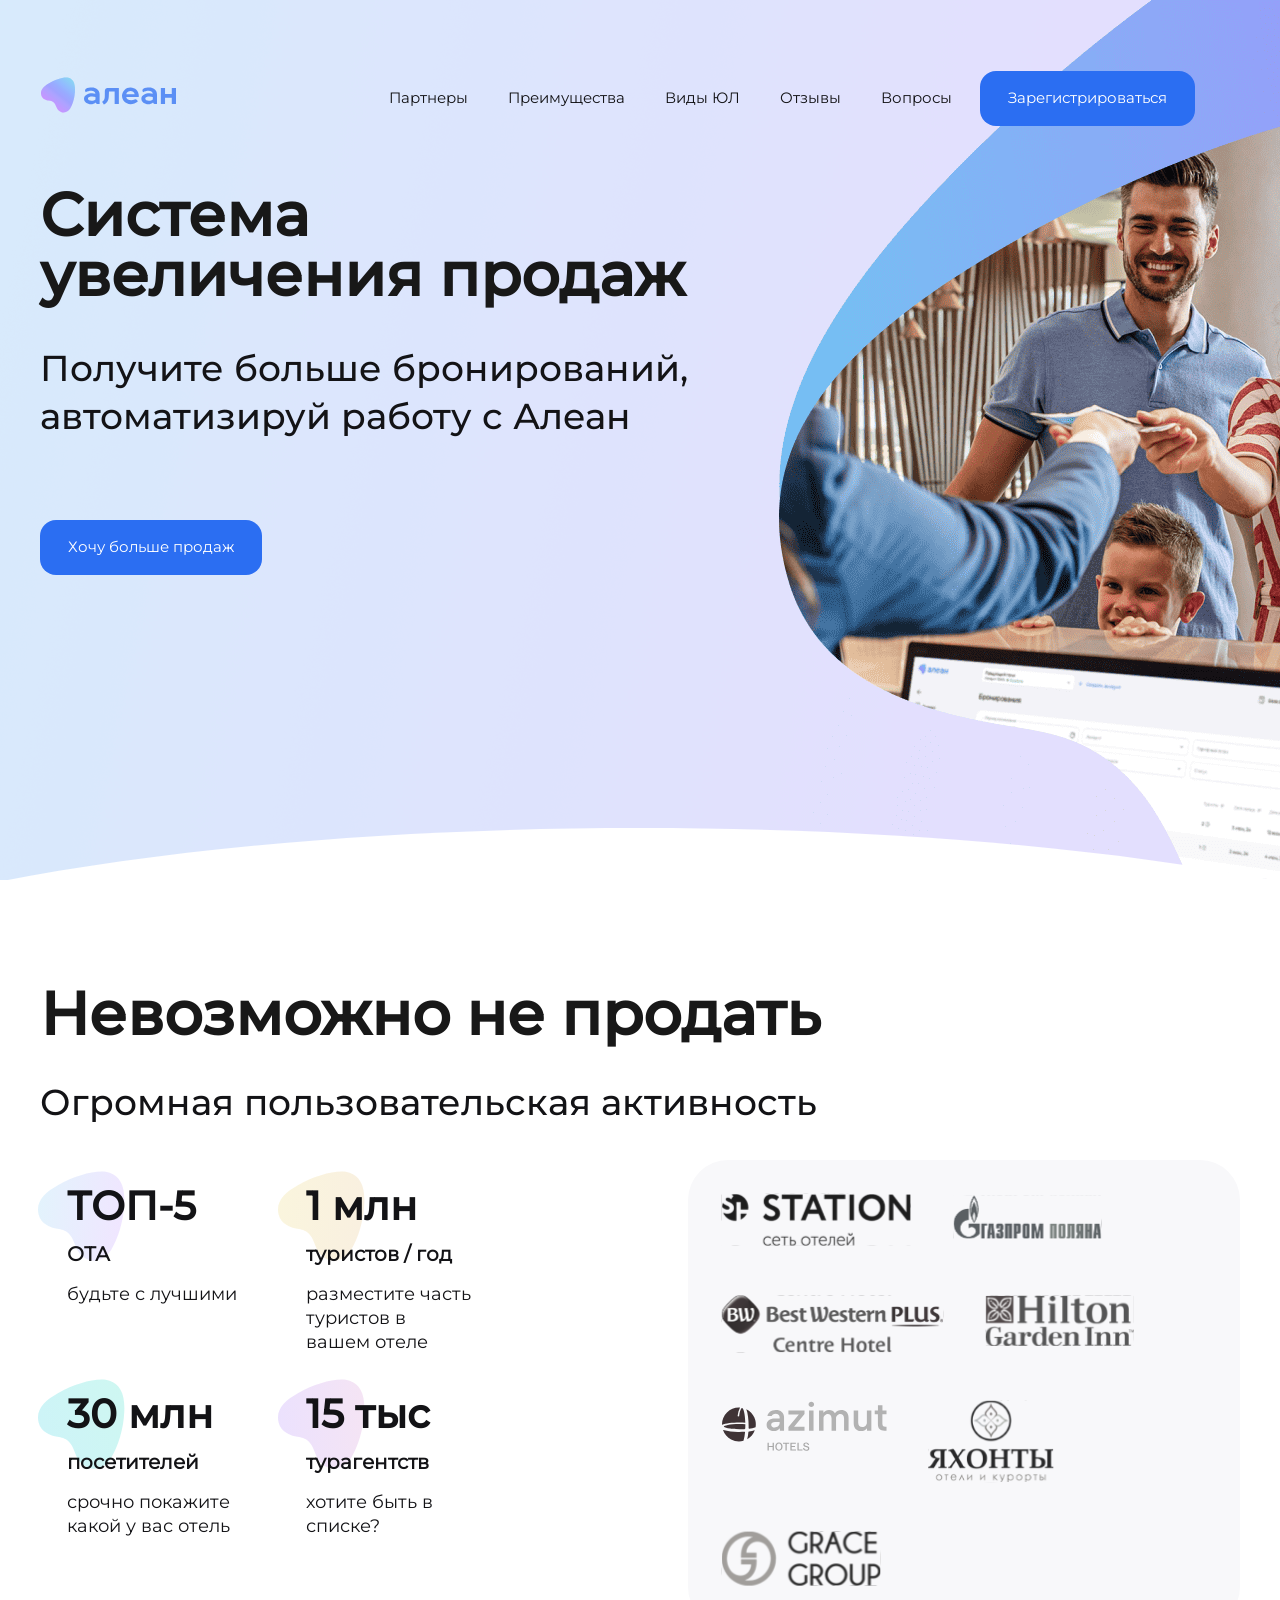
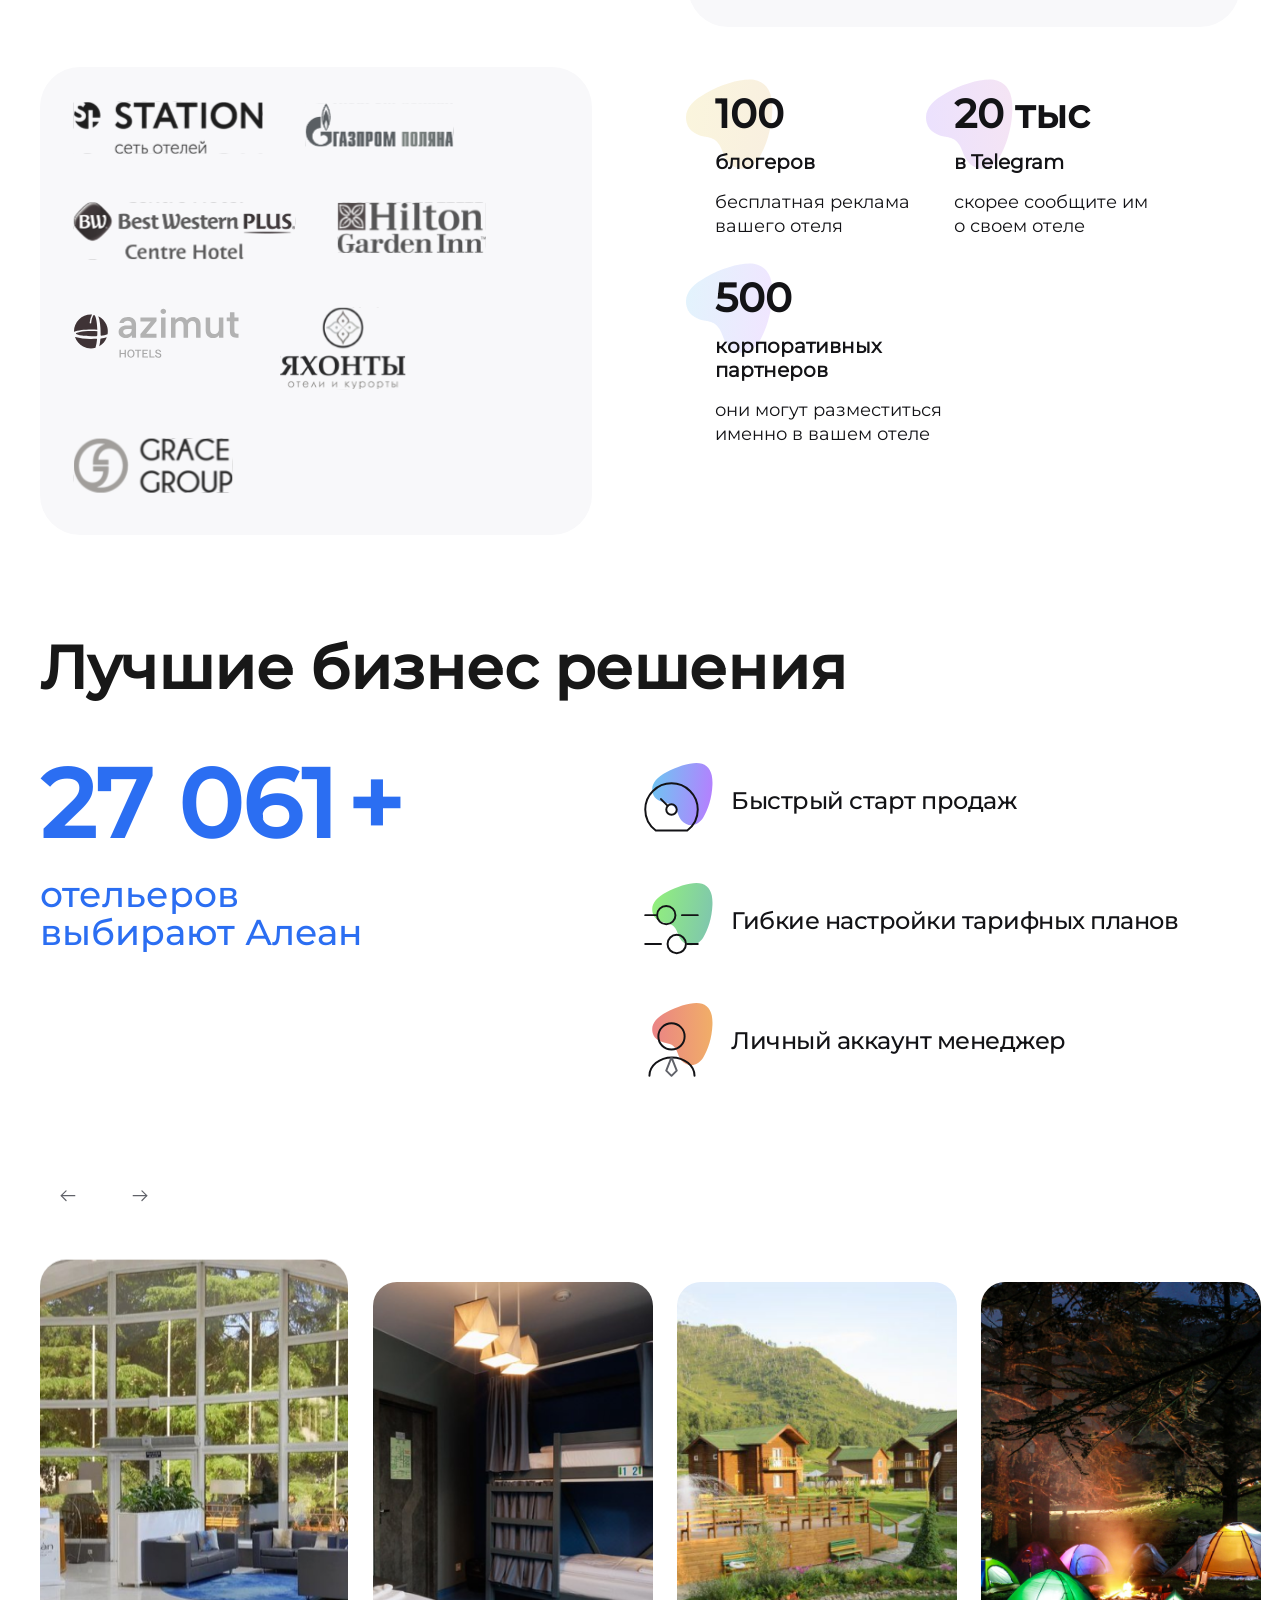
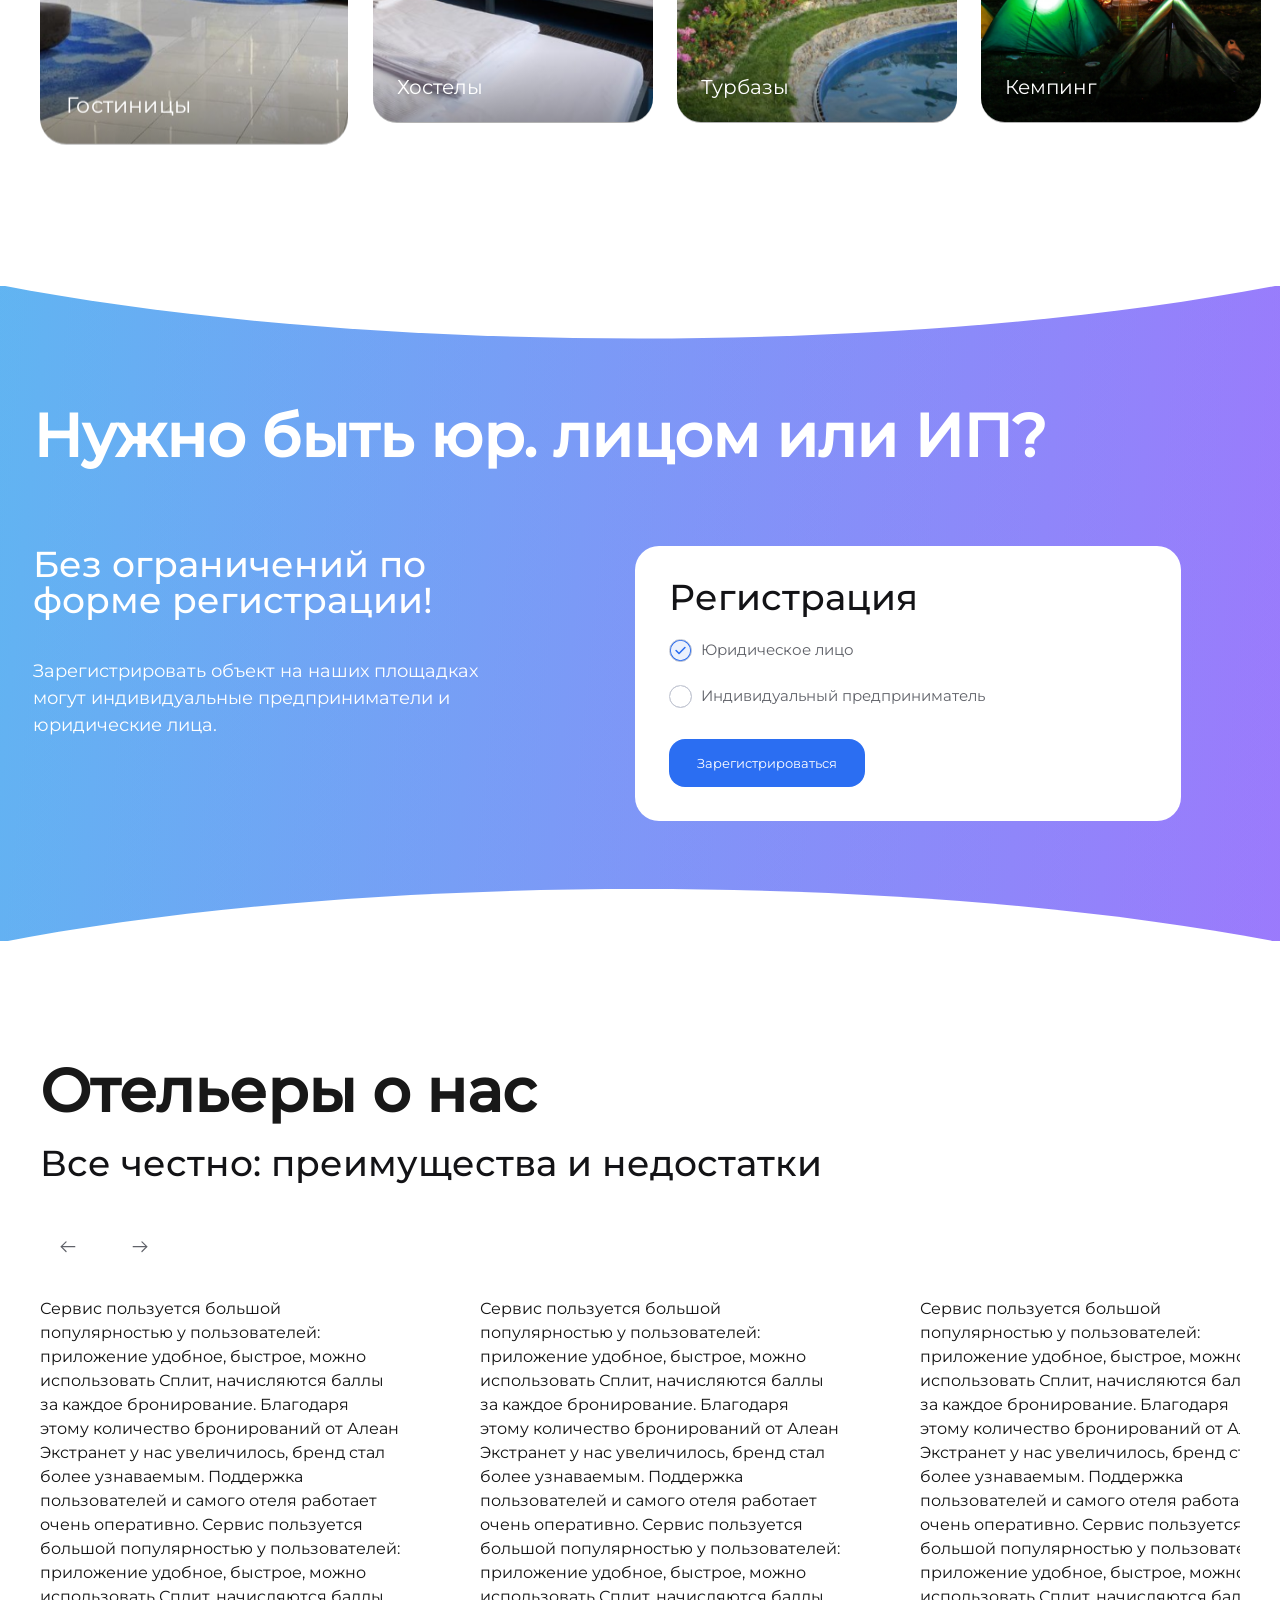
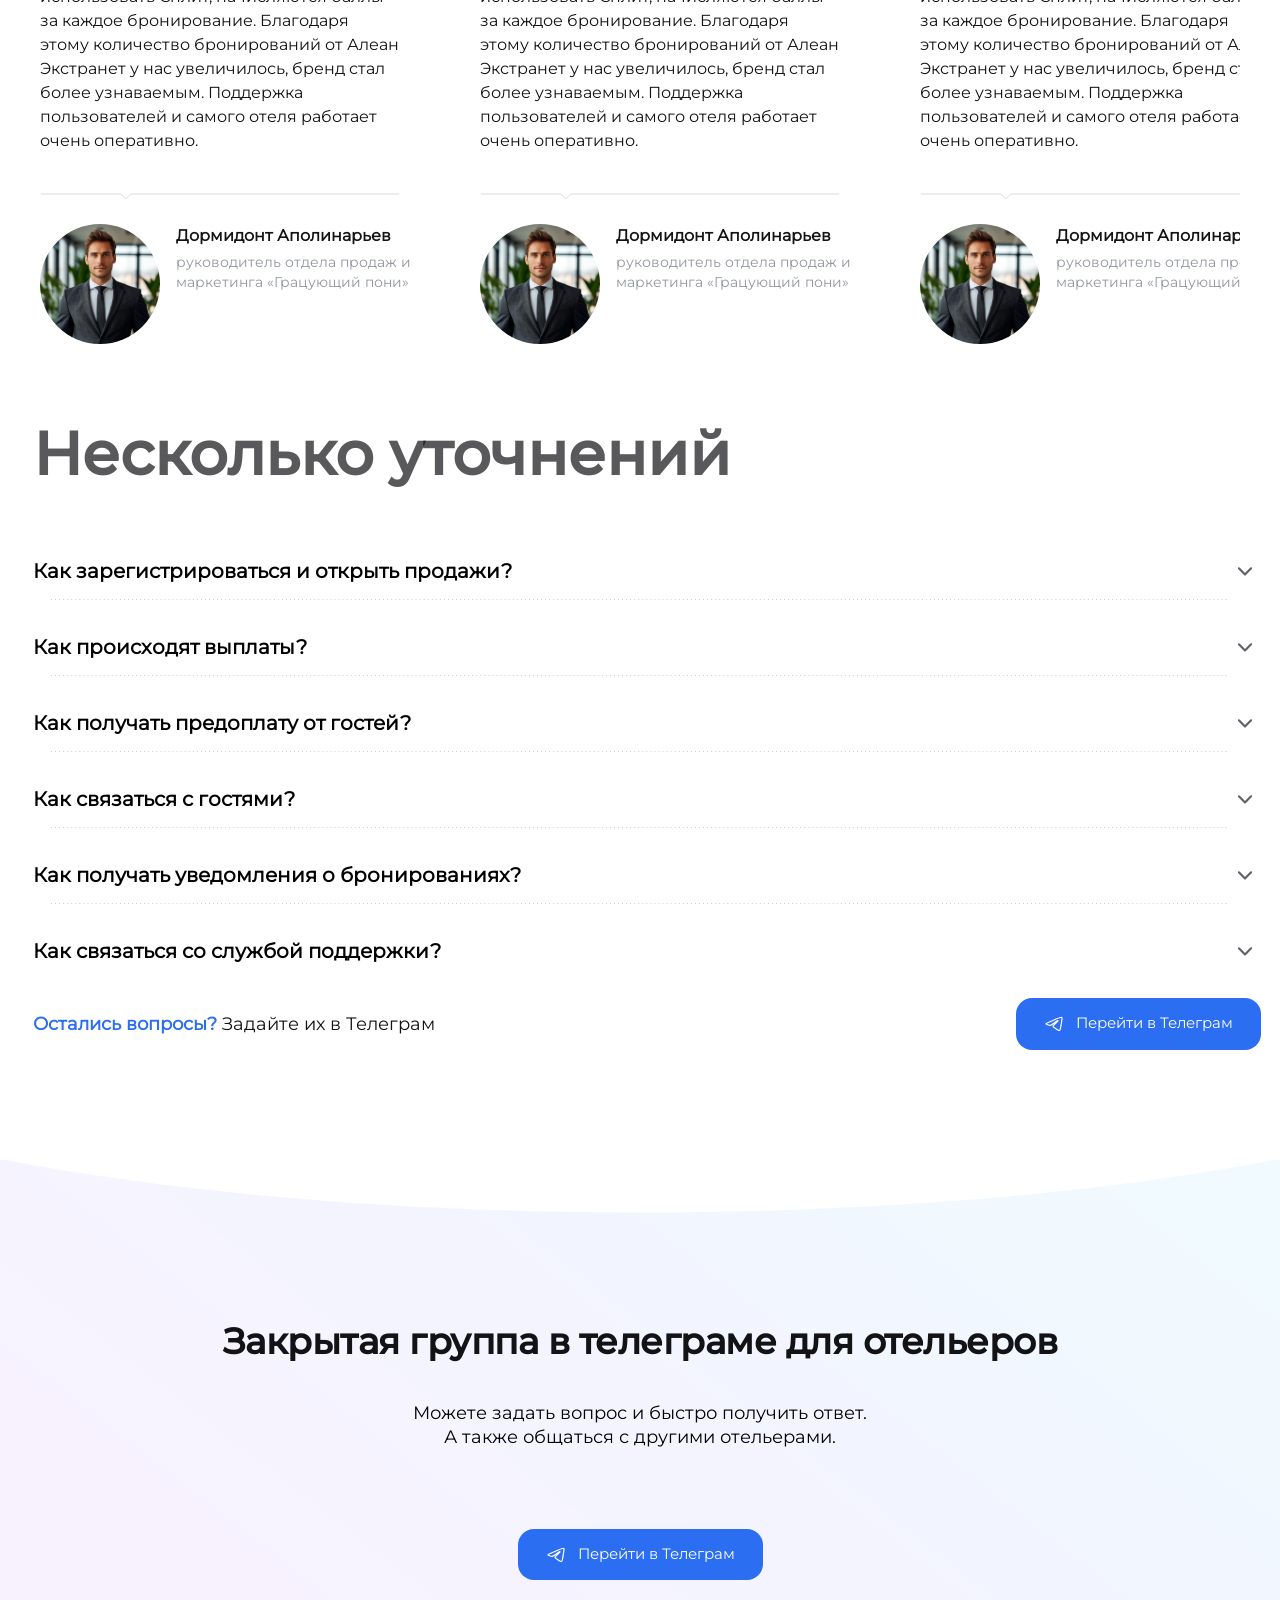
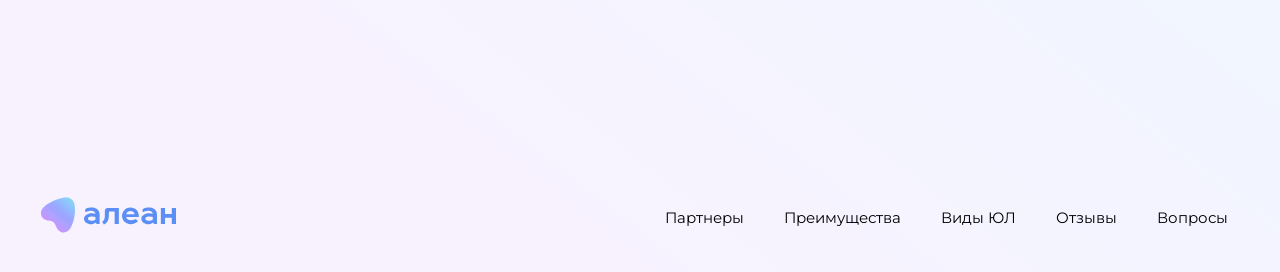
==== commit 1a6e3a93: "working on the WT-3365 task" ====
--- a/index.html
+++ b/index.html
@@ -1357,8 +1357,7 @@
           >
             <div class="accordion__wrapper">
               <div class="accordion__header" itemprop="name">
-                Как зарегистрироваться и открыть продажи? Как связаться со
-                службой поддержки?
+                Как связаться со службой поддержки?
               </div>
               <div
                 class="accordion__body"
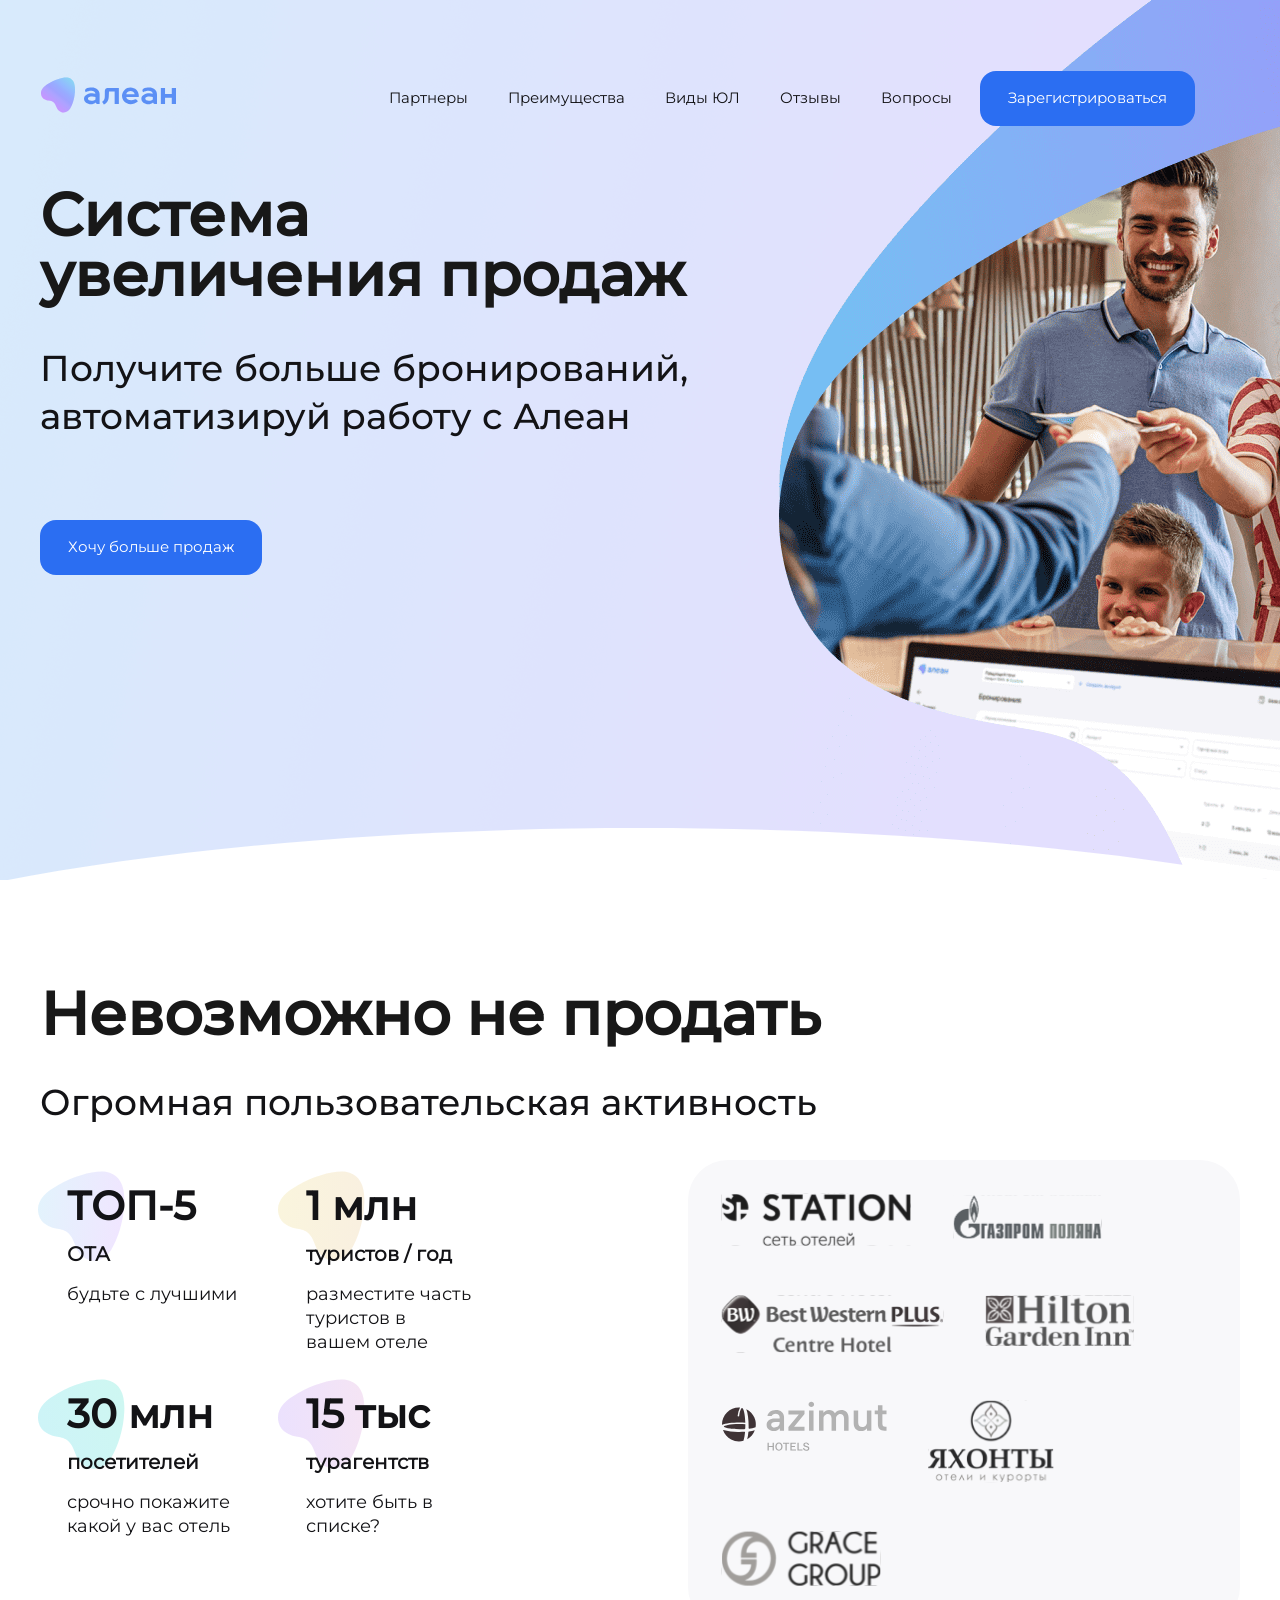
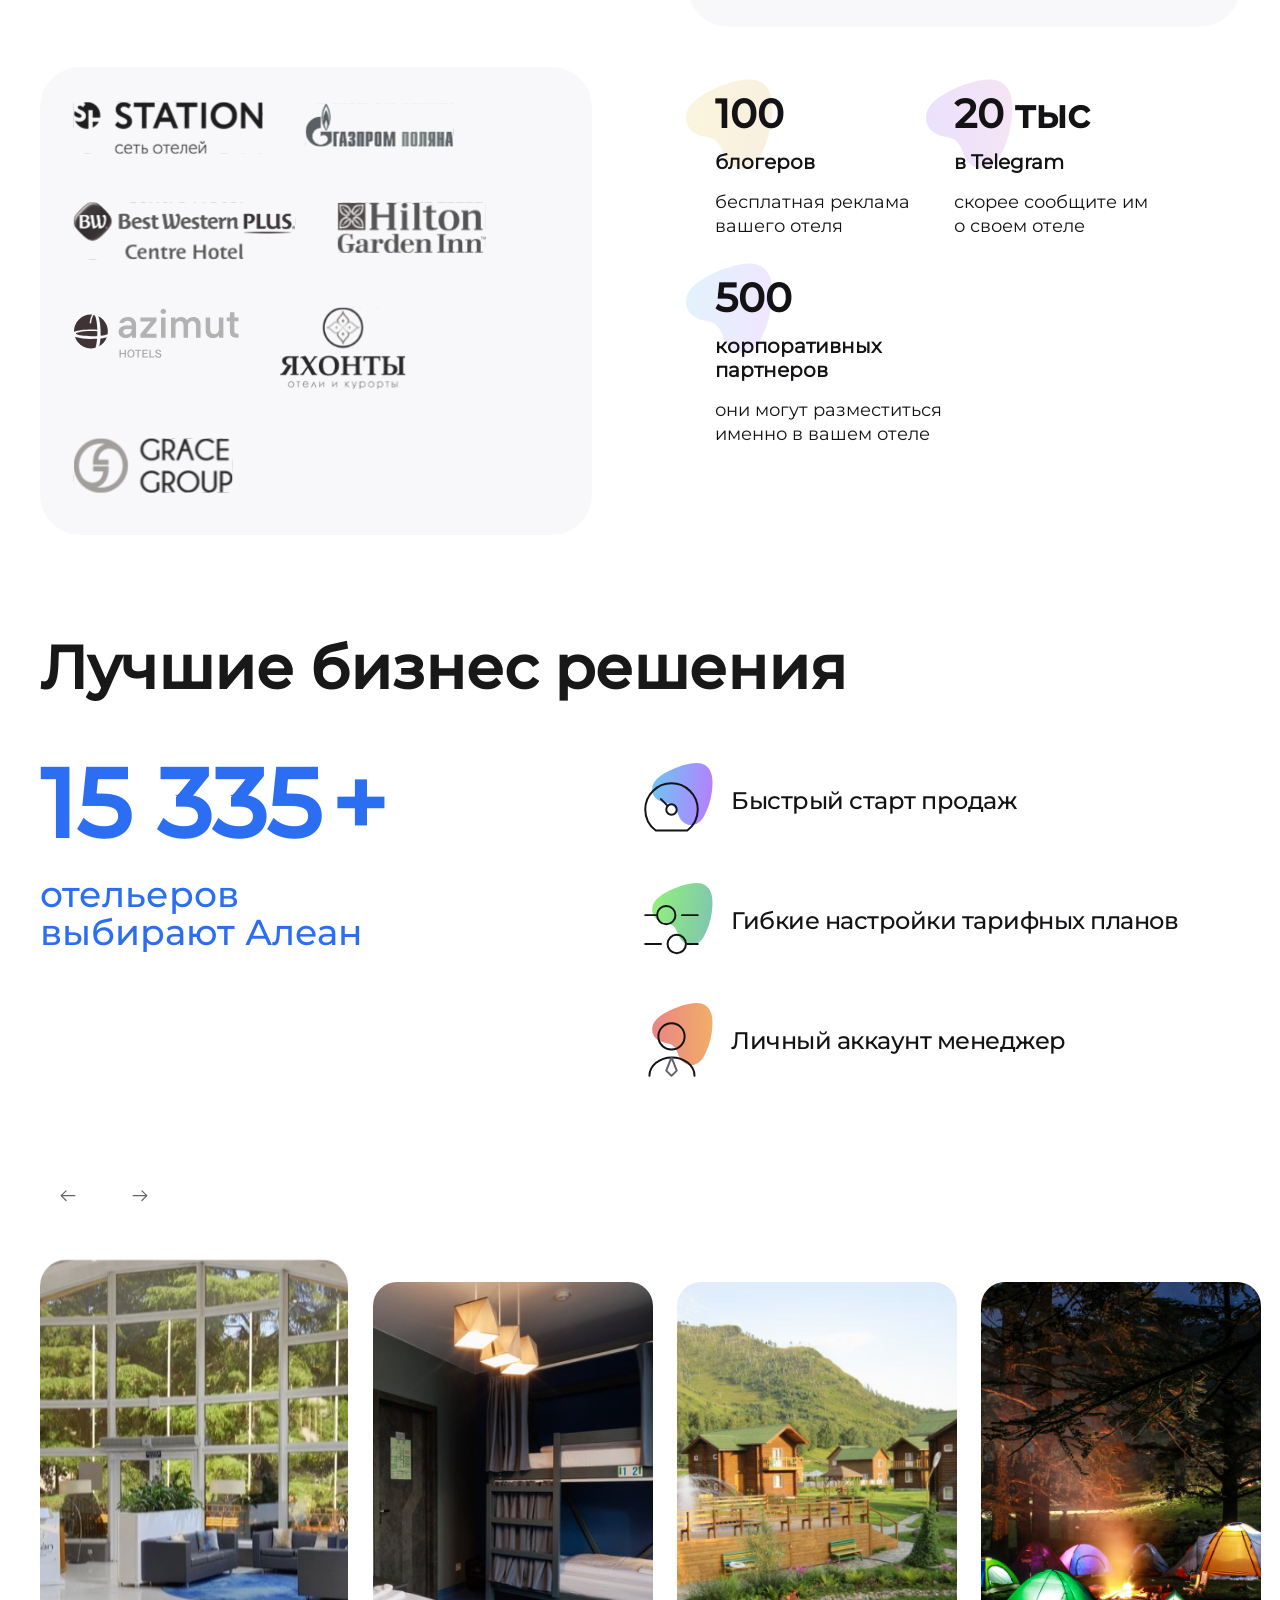
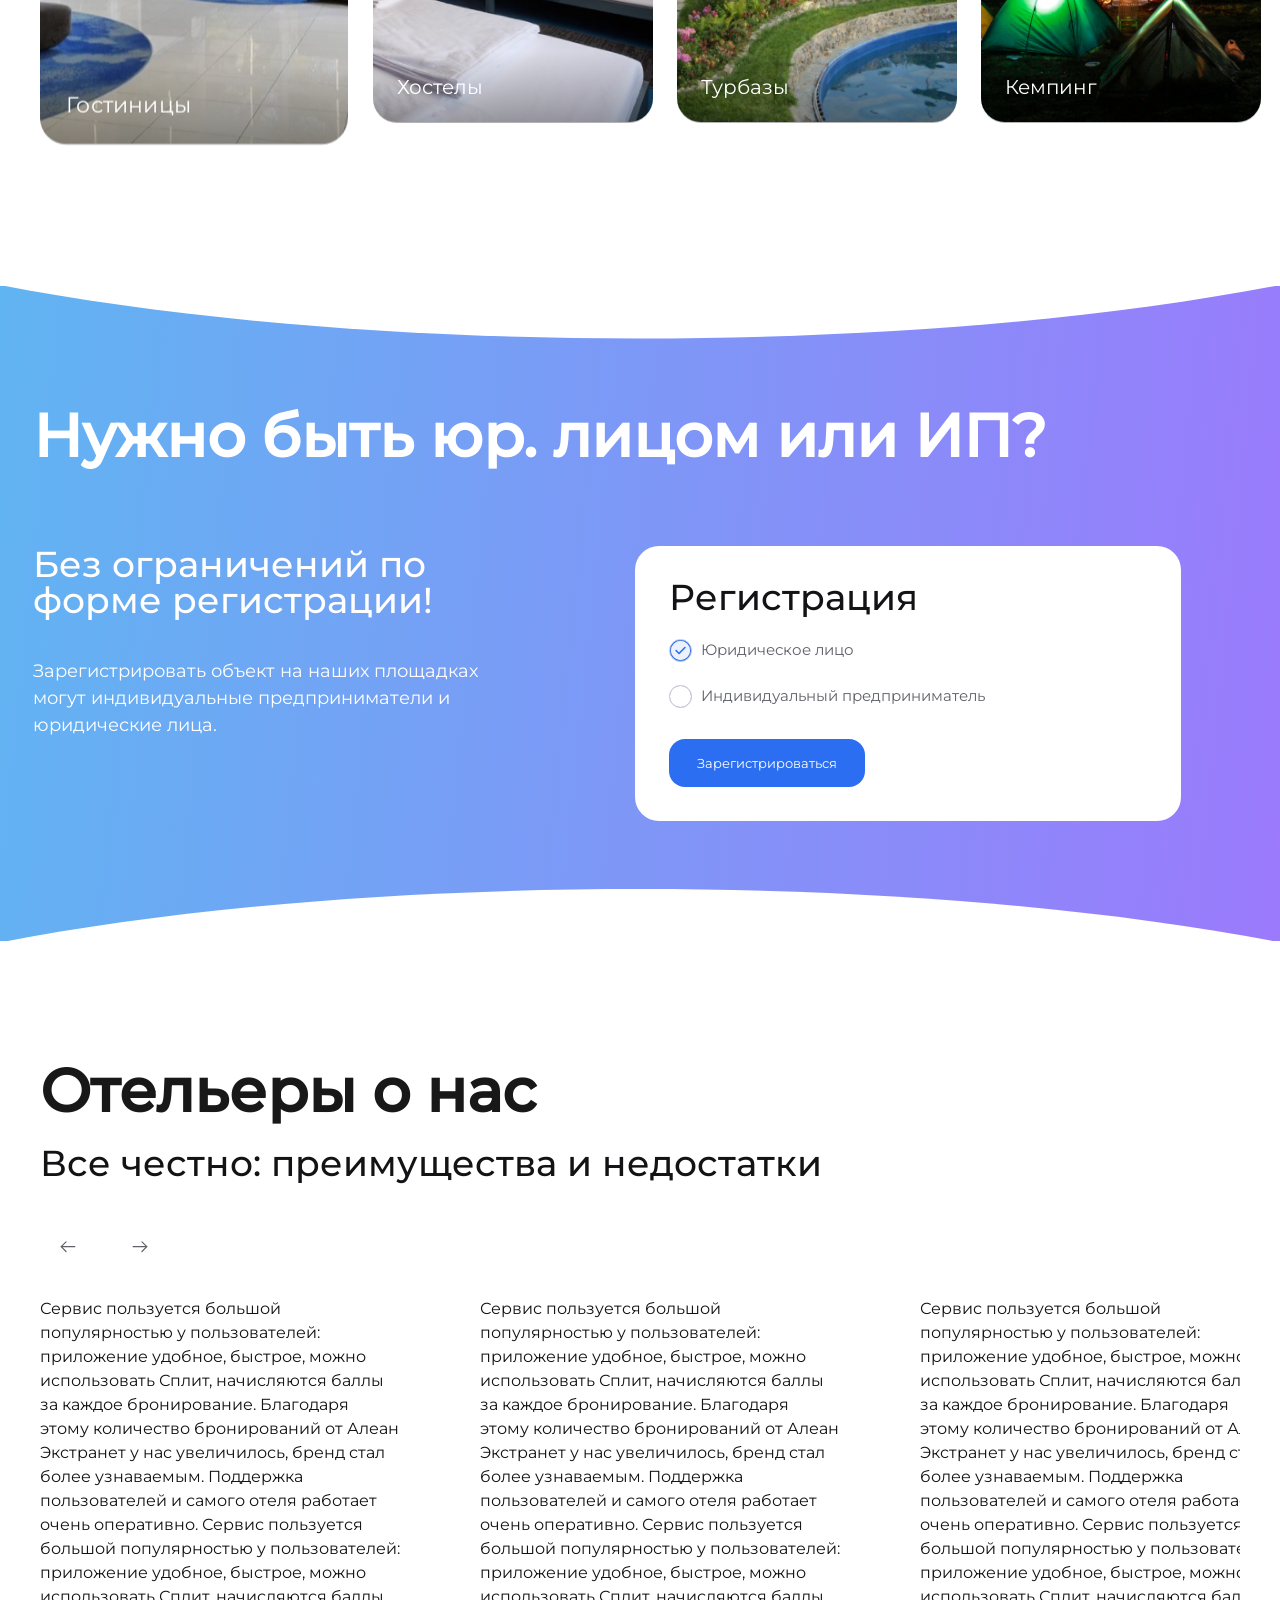
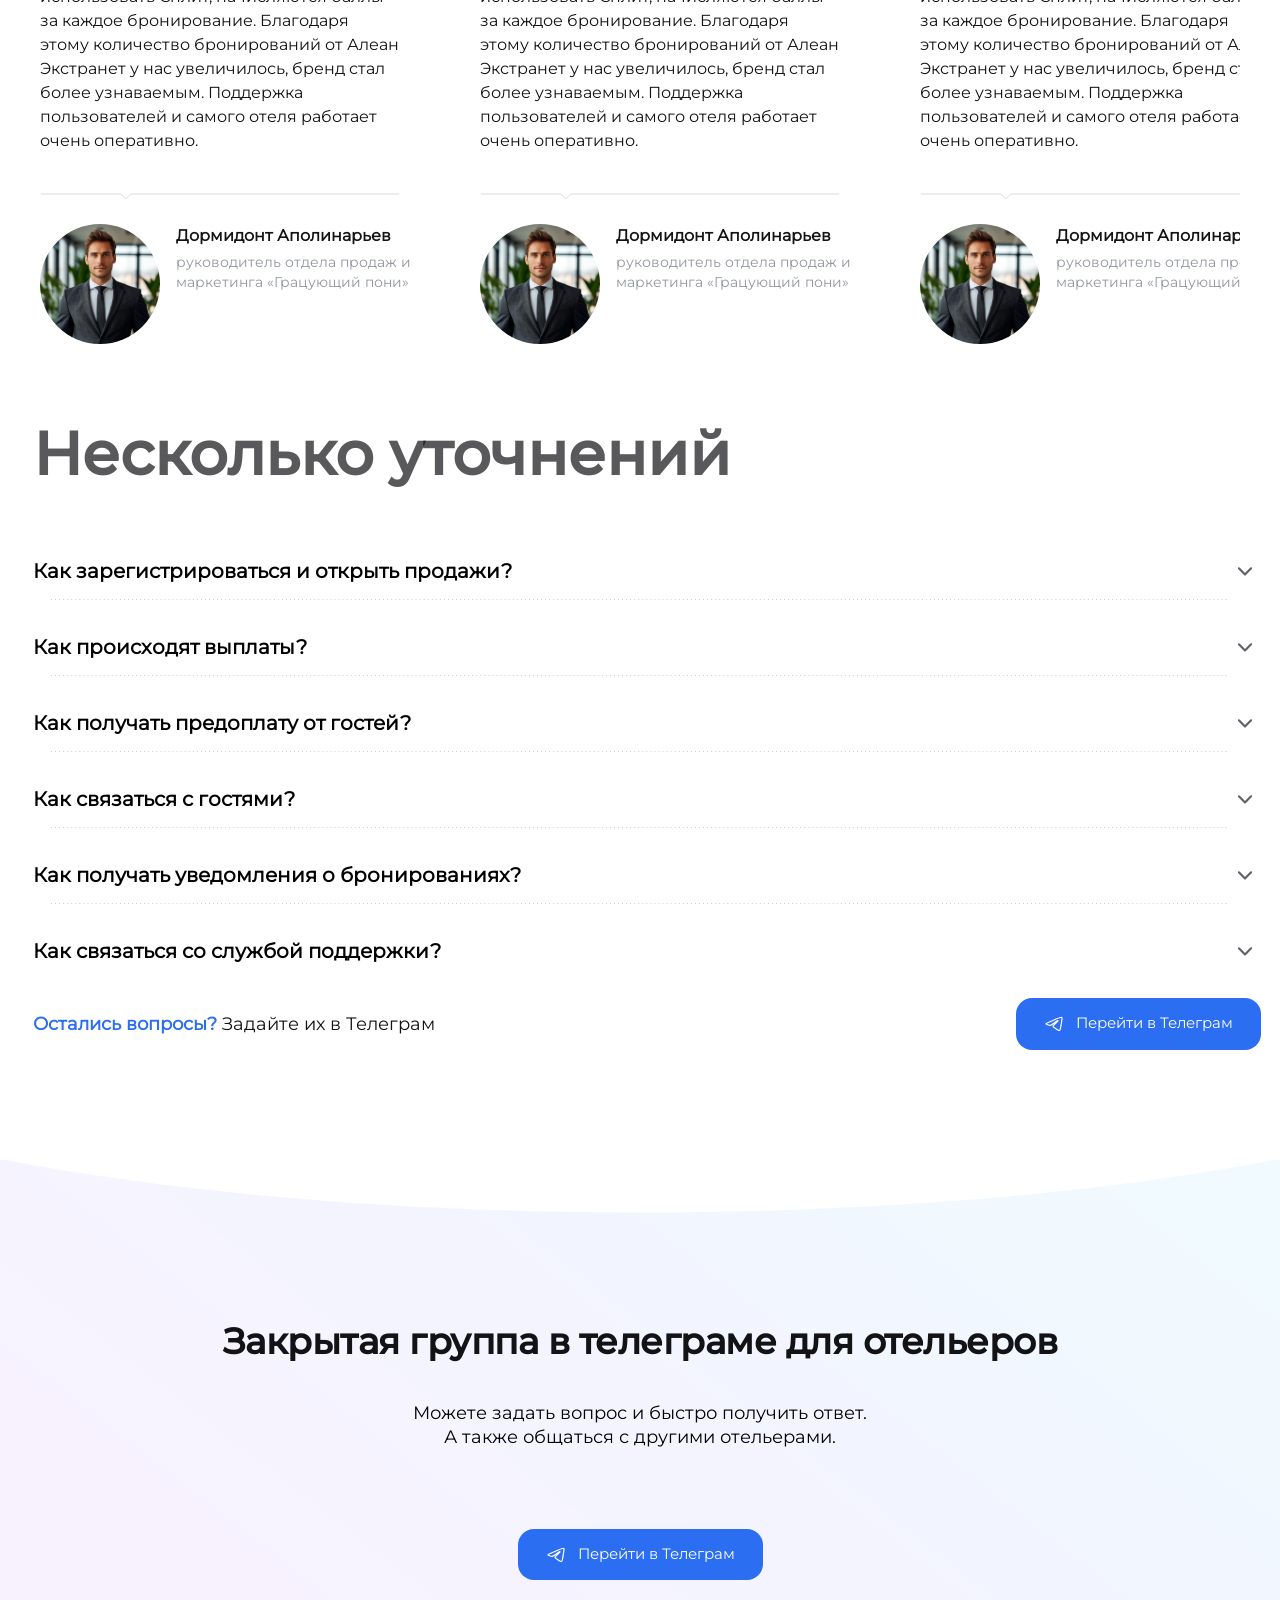
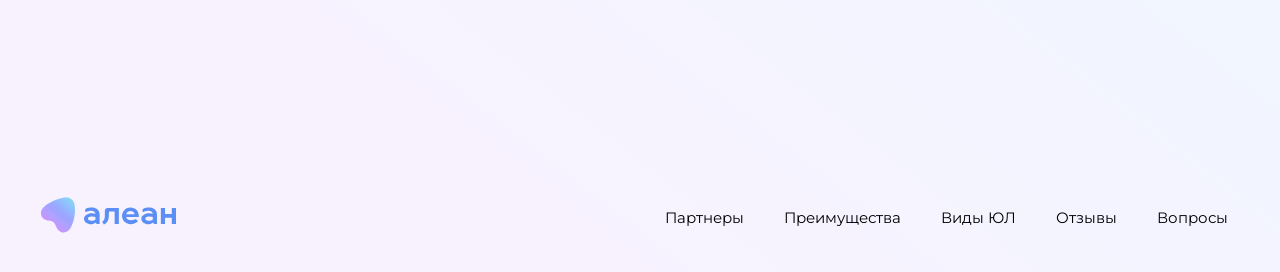
==== commit b2b30b97: "working on the WT-3370 task" ====
--- a/index.html
+++ b/index.html
@@ -1412,6 +1412,7 @@
           Можете задать вопрос и быстро получить ответ.<br >
           А также общаться с другими отельерами.
         </div>
+      <!-- noindex -->
         <a
           href="https://t.me/aleanhotels"
           class="footer__button button button--primary"
--- a/assets/css/style.css
+++ b/assets/css/style.css
@@ -561,9 +561,7 @@
     border-radius: 0;
   }
 
-  .accordion__item_show .accordion__header {
-    color: #5b8ff5;
-  }
+  .accordion__item_show .accordion__header {}
 
   .accordion__item:not(.accordion__item_show) .accordion__header {
     -webkit-transition: all 0.3s;
@@ -593,7 +591,6 @@
 
   .accordion__content {
     margin-top: clamp(0.75rem, 0.088rem + 1.18vw, 1.5rem);
-    /* margin-bottom: clamp(1rem, -0.324rem + 2.35vw, 2.5rem); */
     font: 400 20px / 24px var(--font-light);
   }
 
@@ -715,8 +712,8 @@
     -webkit-transition: -webkit-transform 0.3s ease;
     transition: -webkit-transform 0.3s ease;
     -o-transition: transform 0.3s ease;
-    /* transition: transform 0.3s ease;
-    transition: transform 0.3s ease, -webkit-transform 0.3s ease; */
+    transition: transform 0.3s ease;
+    transition: transform 0.3s ease, -webkit-transform 0.3s ease;
     will-change: transform;
     -webkit-box-align: center;
     -ms-flex-align: center;
@@ -741,10 +738,8 @@
     -ms-user-select: none;
     user-select: none;
     will-change: transform;
+    -webkit-backface-visibility: hidden;
     backface-visibility: hidden;
-    /* -webkit-transition: var(--animation-speed);
-    -o-transition: var(--animation-speed);
-    transition: var(--animation-speed); */
     -webkit-transform-origin: center center;
     -ms-transform-origin: center center;
     transform-origin: center center;
@@ -1594,7 +1589,12 @@
 
   .questions__accordion {}
 
-  .questions__button {}
+  .questions__button {
+    width: 100%;
+    max-width: -webkit-max-content;
+    max-width: -moz-max-content;
+    max-width: max-content;
+  }
 
   .additional {}
 
@@ -1893,13 +1893,13 @@
       padding: 24px clamp(1.5rem, 1.109rem + 1.74vw, 2.5rem);
     }
 
-    .menu__list {
+    .header__menu .menu__list {
       -webkit-box-align: start;
       -ms-flex-align: start;
       align-items: flex-start;
     }
 
-    .menu__list {
+    .header__menu .menu__list {
       -webkit-box-orient: vertical;
       -webkit-box-direction: normal;
       -ms-flex-direction: column;
@@ -1912,13 +1912,13 @@
       overflow: auto;
     }
 
-    .menu__link {
+    .header__menu .menu__link {
       display: block;
       font-size: 14px;
       line-height: 2;
     }
 
-    .menu__body {
+    .header__menu .menu__body {
       position: absolute;
       -webkit-transform: translateX(0%) translateY(-100%);
       -ms-transform: translateX(0%) translateY(-100%);
@@ -1928,7 +1928,7 @@
       left: 0;
     }
 
-    .menu__body--active {
+    .header__menu .menu__body--active {
       left: 0;
       opacity: 1;
       -webkit-transition: all 0.5s ease-in-out 0.4s;
@@ -1997,7 +1997,7 @@
       -ms-flex-wrap: nowrap;
       flex-wrap: nowrap;
       height: 880px;
-      background-position: 80%;
+      background-position: 65%;
     }
 
     .promo__text {
@@ -2091,7 +2091,7 @@
     }
 
     .footer__logo {
-      margin: auto;
+      /* margin: auto; */
     }
 
     .types-legal-entities__promo {
@@ -2141,9 +2141,7 @@
       max-width: clamp(54.75rem, 0.868rem + 95.79vw, 77.5rem);
     }
 
-    .footer__menu-container {
-      display: none;
-    }
+
   }
 
   @media (max-width: 1279px) {
@@ -2216,6 +2214,9 @@
   }
 
   @media (width < 900px) {
+    .footer__menu-container {
+      padding: 0 24px;
+    }
 
     .benefits__item:not(.benefits__item--wide),
     .members__item {
@@ -2245,6 +2246,7 @@
 
     .promo {
       background-image: url('/assets/images/backgrounds/bg-900.webp');
+      background-position: 60%;
     }
 
     .slider--placement-options {
@@ -2262,15 +2264,12 @@
       max-width: clamp(36rem, -1.5rem + 100vw, 54.75rem);
     }
 
-    .advantages__count-members {
-      -webkit-box-flex: 0;
-      -ms-flex: 0 0 100%;
-      flex: 0 0 100%;
-    }
+
 
     .accordion__item:not(.accordion__item_show) .accordion__wrapper {
       padding-bottom: 16px;
     }
+
   }
 
   @media (width >=600px) and (width < 900px) {
@@ -2288,6 +2287,14 @@
       -ms-flex: 0 0 50%;
       flex: 0 0 50%;
     }
+
+    .advantages__count-members {
+      -webkit-box-flex: 0;
+      -ms-flex: 0 0 100%;
+      flex: 0 0 100%;
+    }
+
+
   }
 
   @media (width >=600px) and (width < 750px) {}
@@ -2378,6 +2385,12 @@
     }
   }
 
+  @media (width < 850px) {
+    .footer__menu-container {
+      display: none;
+    }
+  }
+
   @media (width < 600px) {
     .partners__benefits {
       -webkit-box-pack: center;
@@ -2395,9 +2408,6 @@
       align-items: center;
     }
 
-    .footer__menu-container {
-      display: none;
-    }
 
     .additional-information {
       -webkit-box-orient: vertical;
@@ -2445,8 +2455,11 @@
       padding: 12px;
     }
 
-    .slider[data-scale='true'] {
-      /* max-width: clamp(18.75rem, 18.75rem + 10vw, 21rem); */
+    .slider[data-scale='true'] {}
+
+    .footer__promo,
+    .advantages__wrapper {
+      padding: 0 24px;
     }
   }
 
@@ -2484,6 +2497,7 @@
       margin-top: 30px;
     }
 
+
     .partners__benefits,
     .partners__members {
       -webkit-box-flex: 0;
@@ -2494,6 +2508,29 @@
       align-items: center;
     }
   }
+
+  @media (width < 600px) {
+
+    .advantages__count-members {
+
+      -webkit-box-flex: 0;
+
+      -ms-flex: 0 0 100%;
+
+      flex: 0 0 100%;
+    }
+
+    .footer__menu-container {
+      display: none;
+    }
+  }
+
+  @media (width < 360px) {
+
+    .promo {
+      background-position: center;
+    }
+  }
 }
 
 @layer overwriting {
--- a/assets/css/style.css
+++ b/assets/css/style.css
@@ -561,9 +561,7 @@
     border-radius: 0;
   }
 
-  .accordion__item_show .accordion__header {
-    color: #5b8ff5;
-  }
+  .accordion__item_show .accordion__header {}
 
   .accordion__item:not(.accordion__item_show) .accordion__header {
     -webkit-transition: all 0.3s;
@@ -593,7 +591,6 @@
 
   .accordion__content {
     margin-top: clamp(0.75rem, 0.088rem + 1.18vw, 1.5rem);
-    /* margin-bottom: clamp(1rem, -0.324rem + 2.35vw, 2.5rem); */
     font: 400 20px / 24px var(--font-light);
   }
 
@@ -715,8 +712,8 @@
     -webkit-transition: -webkit-transform 0.3s ease;
     transition: -webkit-transform 0.3s ease;
     -o-transition: transform 0.3s ease;
-    /* transition: transform 0.3s ease;
-    transition: transform 0.3s ease, -webkit-transform 0.3s ease; */
+    transition: transform 0.3s ease;
+    transition: transform 0.3s ease, -webkit-transform 0.3s ease;
     will-change: transform;
     -webkit-box-align: center;
     -ms-flex-align: center;
@@ -741,10 +738,8 @@
     -ms-user-select: none;
     user-select: none;
     will-change: transform;
+    -webkit-backface-visibility: hidden;
     backface-visibility: hidden;
-    /* -webkit-transition: var(--animation-speed);
-    -o-transition: var(--animation-speed);
-    transition: var(--animation-speed); */
     -webkit-transform-origin: center center;
     -ms-transform-origin: center center;
     transform-origin: center center;
@@ -1594,7 +1589,12 @@
 
   .questions__accordion {}
 
-  .questions__button {}
+  .questions__button {
+    width: 100%;
+    max-width: -webkit-max-content;
+    max-width: -moz-max-content;
+    max-width: max-content;
+  }
 
   .additional {}
 
@@ -1893,13 +1893,13 @@
       padding: 24px clamp(1.5rem, 1.109rem + 1.74vw, 2.5rem);
     }
 
-    .menu__list {
+    .header__menu .menu__list {
       -webkit-box-align: start;
       -ms-flex-align: start;
       align-items: flex-start;
     }
 
-    .menu__list {
+    .header__menu .menu__list {
       -webkit-box-orient: vertical;
       -webkit-box-direction: normal;
       -ms-flex-direction: column;
@@ -1912,13 +1912,13 @@
       overflow: auto;
     }
 
-    .menu__link {
+    .header__menu .menu__link {
       display: block;
       font-size: 14px;
       line-height: 2;
     }
 
-    .menu__body {
+    .header__menu .menu__body {
       position: absolute;
       -webkit-transform: translateX(0%) translateY(-100%);
       -ms-transform: translateX(0%) translateY(-100%);
@@ -1928,7 +1928,7 @@
       left: 0;
     }
 
-    .menu__body--active {
+    .header__menu .menu__body--active {
       left: 0;
       opacity: 1;
       -webkit-transition: all 0.5s ease-in-out 0.4s;
@@ -1997,7 +1997,7 @@
       -ms-flex-wrap: nowrap;
       flex-wrap: nowrap;
       height: 880px;
-      background-position: 80%;
+      background-position: 65%;
     }
 
     .promo__text {
@@ -2091,7 +2091,7 @@
     }
 
     .footer__logo {
-      margin: auto;
+      /* margin: auto; */
     }
 
     .types-legal-entities__promo {
@@ -2141,9 +2141,7 @@
       max-width: clamp(54.75rem, 0.868rem + 95.79vw, 77.5rem);
     }
 
-    .footer__menu-container {
-      display: none;
-    }
+
   }
 
   @media (max-width: 1279px) {
@@ -2216,6 +2214,9 @@
   }
 
   @media (width < 900px) {
+    .footer__menu-container {
+      padding: 0 24px;
+    }
 
     .benefits__item:not(.benefits__item--wide),
     .members__item {
@@ -2245,6 +2246,7 @@
 
     .promo {
       background-image: url('/assets/images/backgrounds/bg-900.webp');
+      background-position: 60%;
     }
 
     .slider--placement-options {
@@ -2262,15 +2264,12 @@
       max-width: clamp(36rem, -1.5rem + 100vw, 54.75rem);
     }
 
-    .advantages__count-members {
-      -webkit-box-flex: 0;
-      -ms-flex: 0 0 100%;
-      flex: 0 0 100%;
-    }
+
 
     .accordion__item:not(.accordion__item_show) .accordion__wrapper {
       padding-bottom: 16px;
     }
+
   }
 
   @media (width >=600px) and (width < 900px) {
@@ -2288,6 +2287,14 @@
       -ms-flex: 0 0 50%;
       flex: 0 0 50%;
     }
+
+    .advantages__count-members {
+      -webkit-box-flex: 0;
+      -ms-flex: 0 0 100%;
+      flex: 0 0 100%;
+    }
+
+
   }
 
   @media (width >=600px) and (width < 750px) {}
@@ -2378,6 +2385,12 @@
     }
   }
 
+  @media (width < 850px) {
+    .footer__menu-container {
+      display: none;
+    }
+  }
+
   @media (width < 600px) {
     .partners__benefits {
       -webkit-box-pack: center;
@@ -2395,9 +2408,6 @@
       align-items: center;
     }
 
-    .footer__menu-container {
-      display: none;
-    }
 
     .additional-information {
       -webkit-box-orient: vertical;
@@ -2445,8 +2455,11 @@
       padding: 12px;
     }
 
-    .slider[data-scale='true'] {
-      /* max-width: clamp(18.75rem, 18.75rem + 10vw, 21rem); */
+    .slider[data-scale='true'] {}
+
+    .footer__promo,
+    .advantages__wrapper {
+      padding: 0 24px;
     }
   }
 
@@ -2484,6 +2497,7 @@
       margin-top: 30px;
     }
 
+
     .partners__benefits,
     .partners__members {
       -webkit-box-flex: 0;
@@ -2494,6 +2508,29 @@
       align-items: center;
     }
   }
+
+  @media (width < 600px) {
+
+    .advantages__count-members {
+
+      -webkit-box-flex: 0;
+
+      -ms-flex: 0 0 100%;
+
+      flex: 0 0 100%;
+    }
+
+    .footer__menu-container {
+      display: none;
+    }
+  }
+
+  @media (width < 360px) {
+
+    .promo {
+      background-position: center;
+    }
+  }
 }
 
 @layer overwriting {
